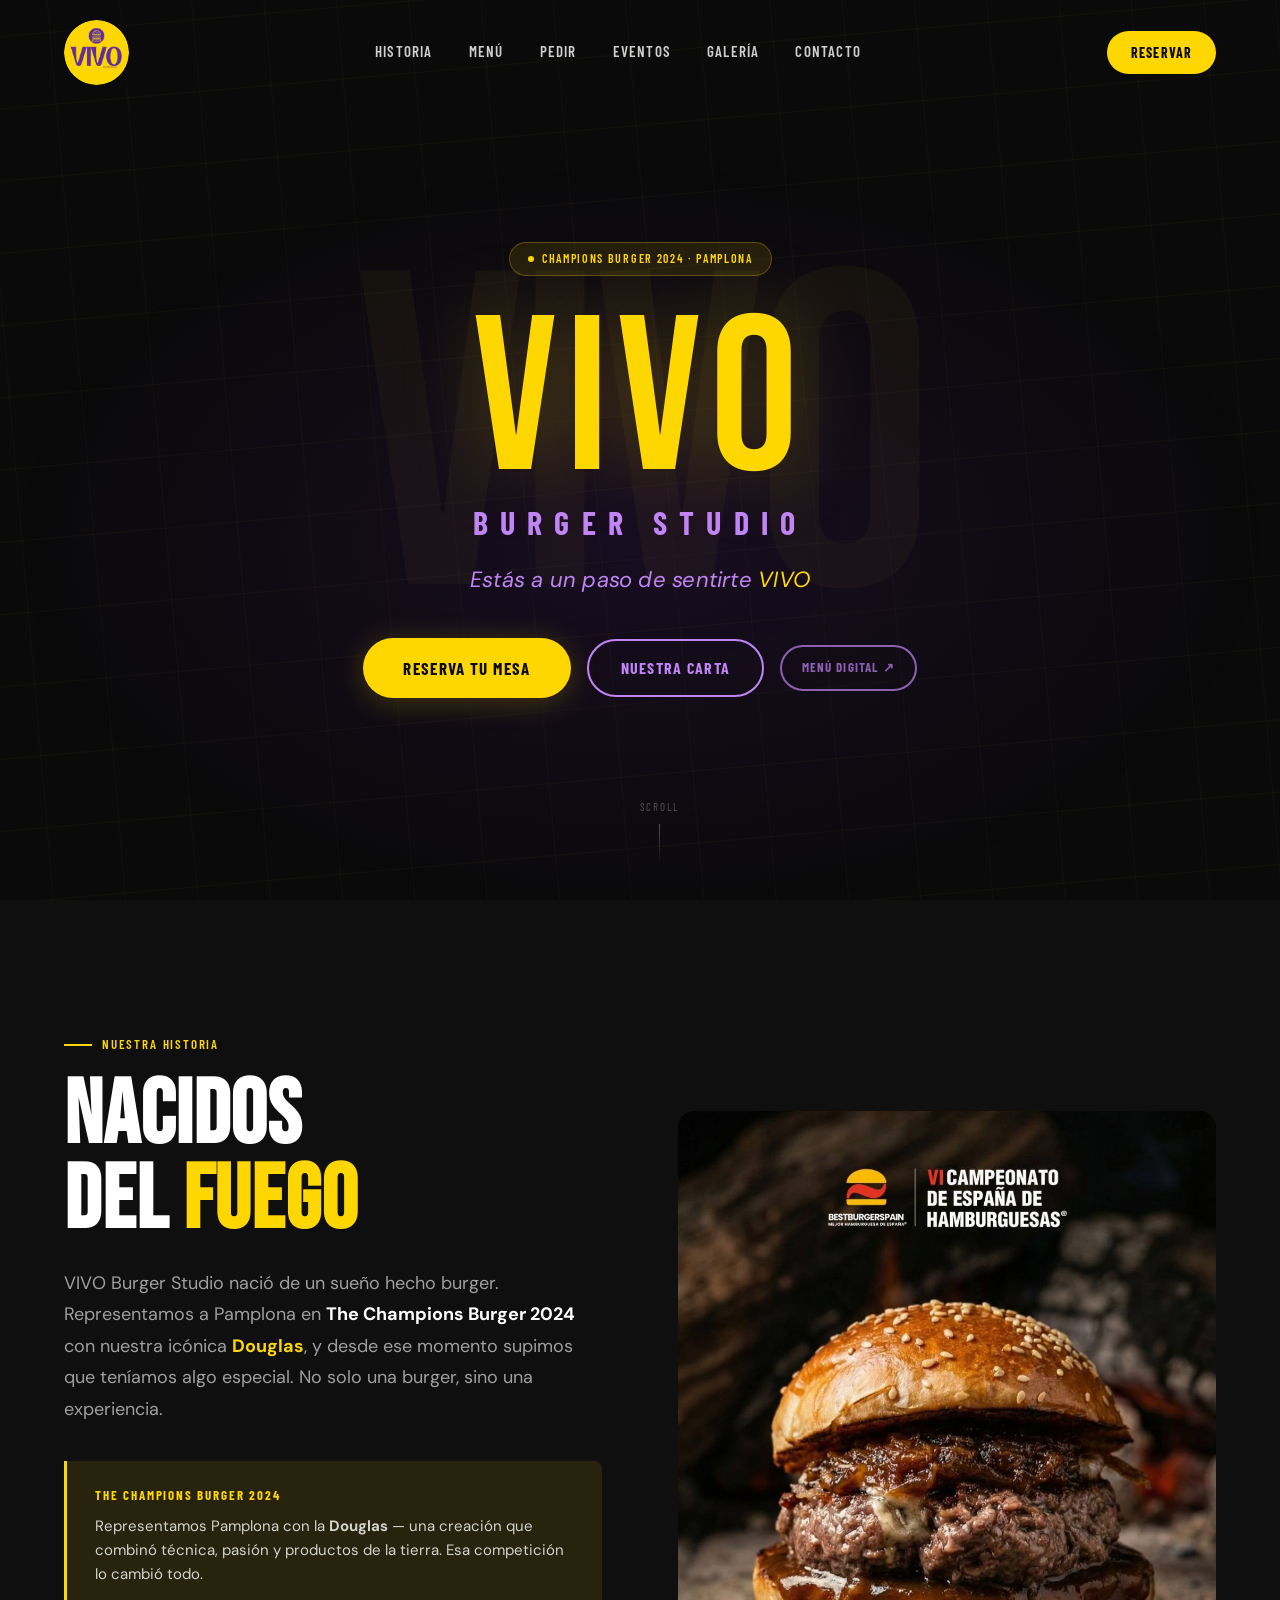
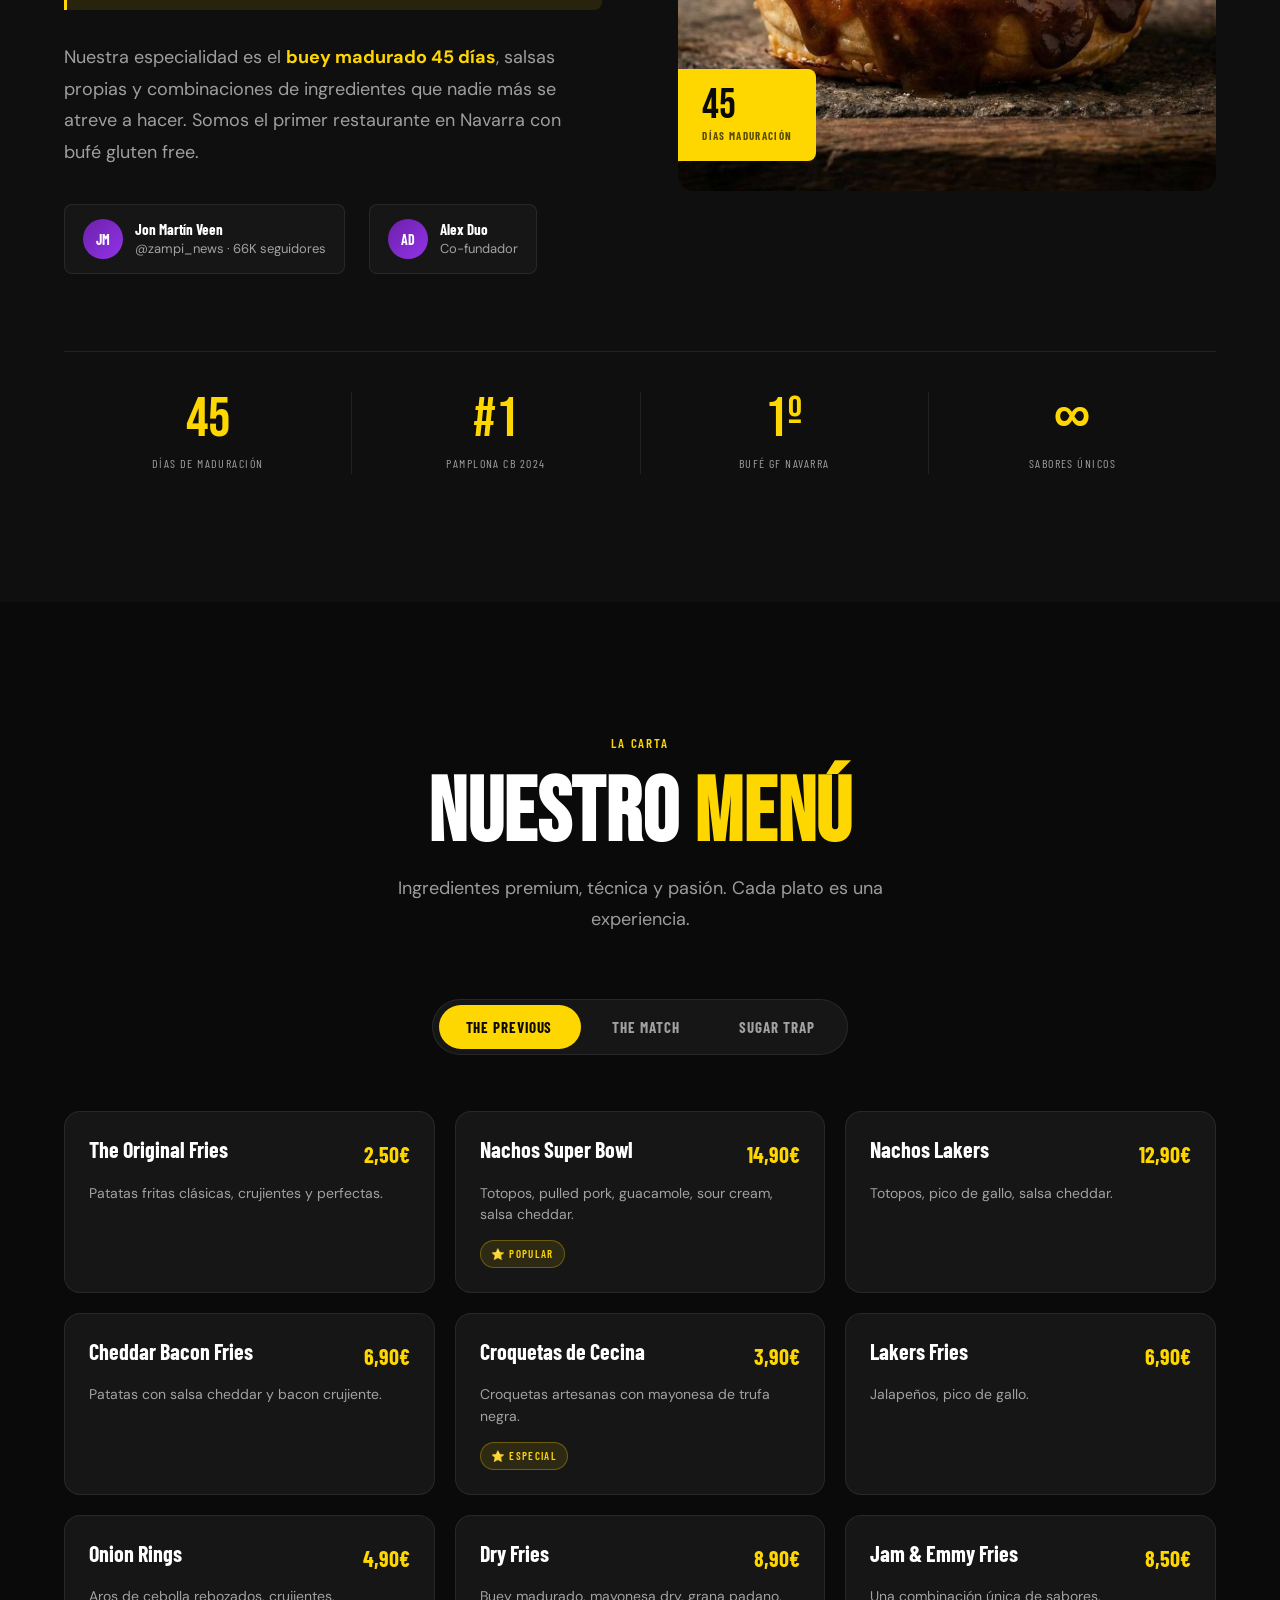
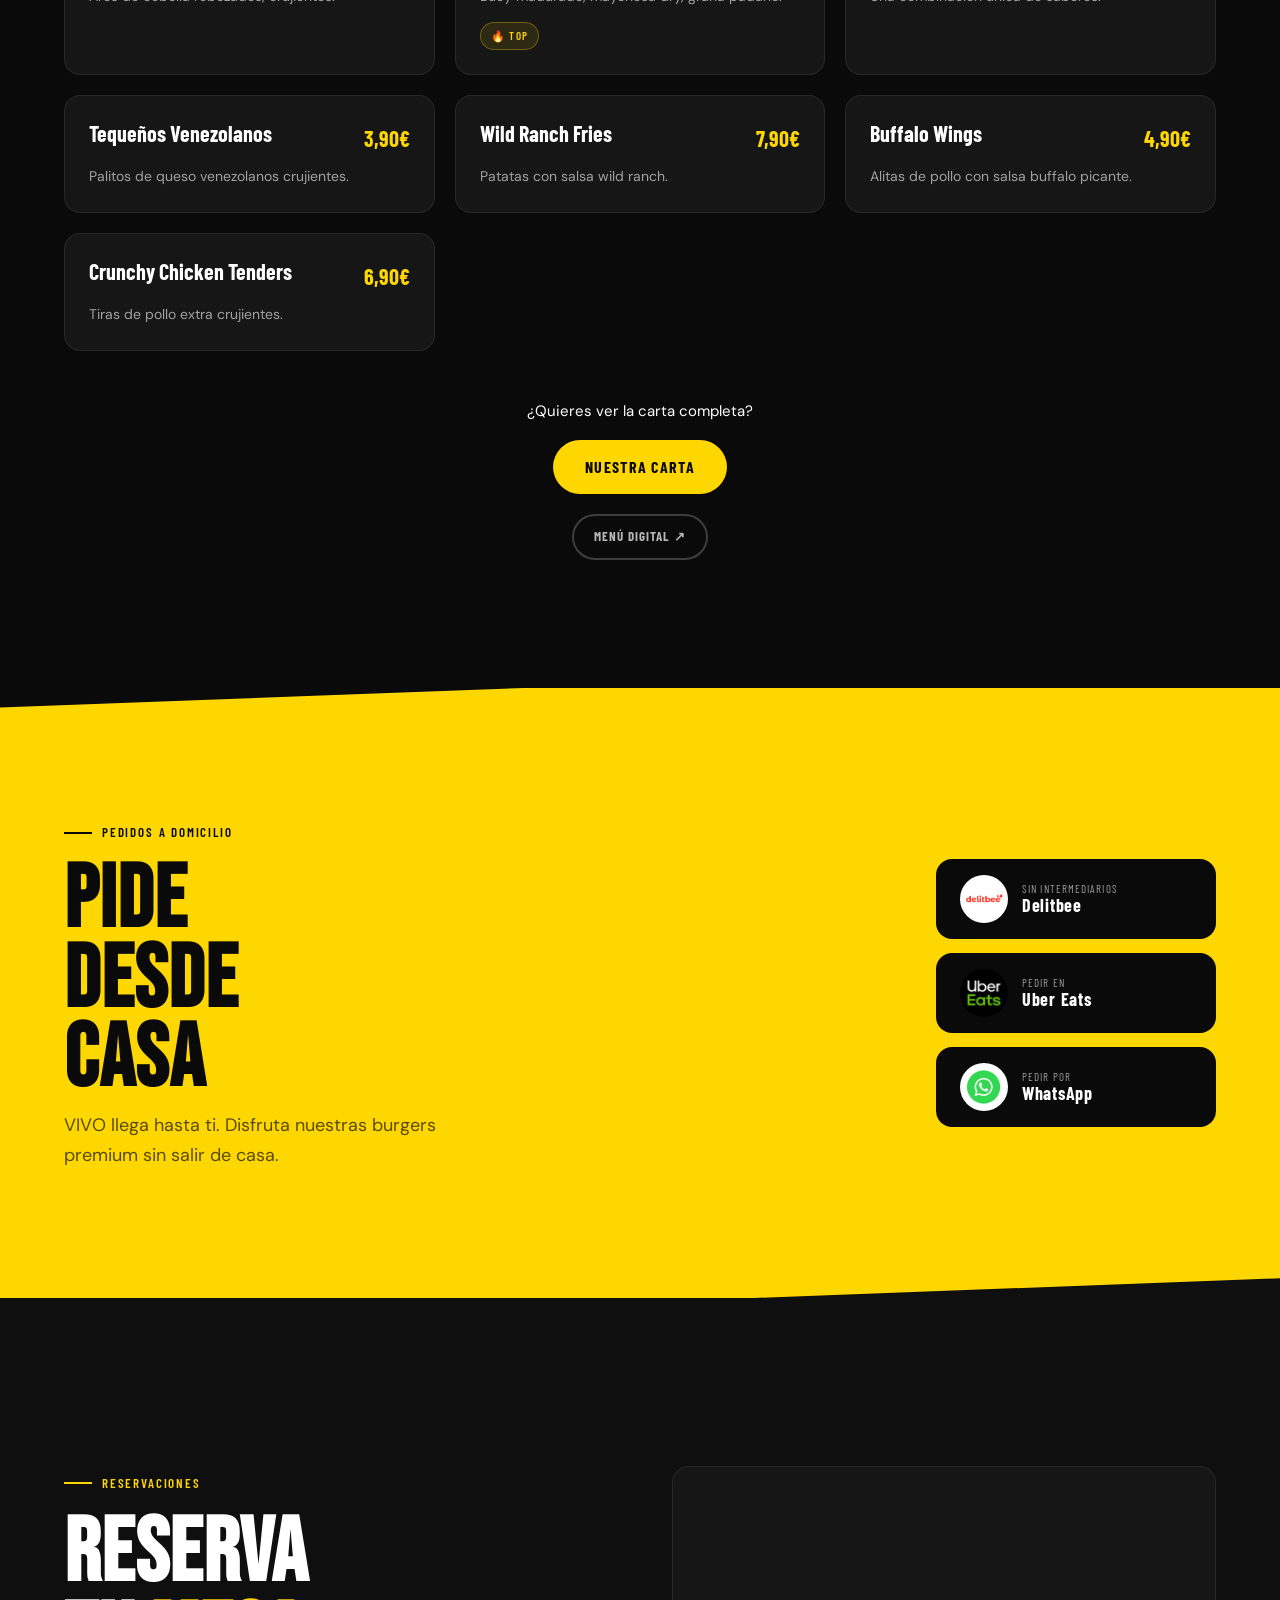
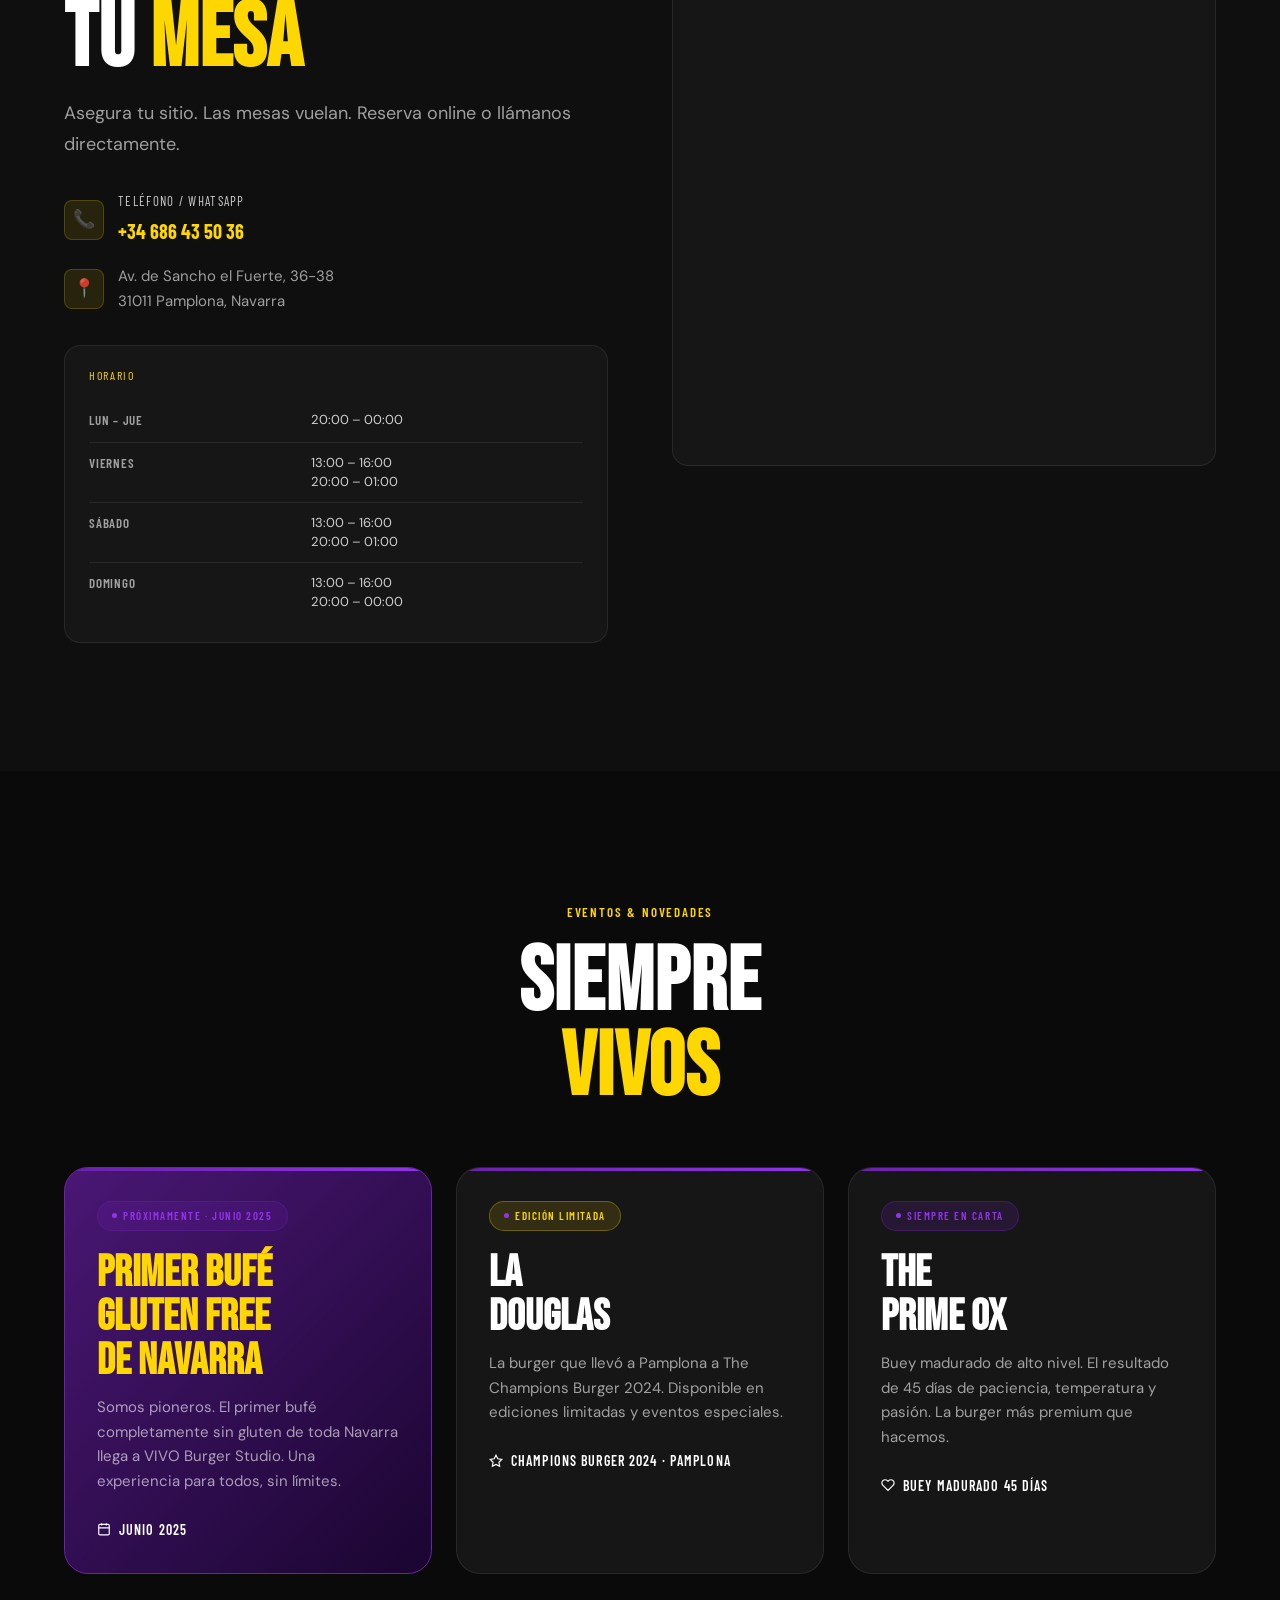
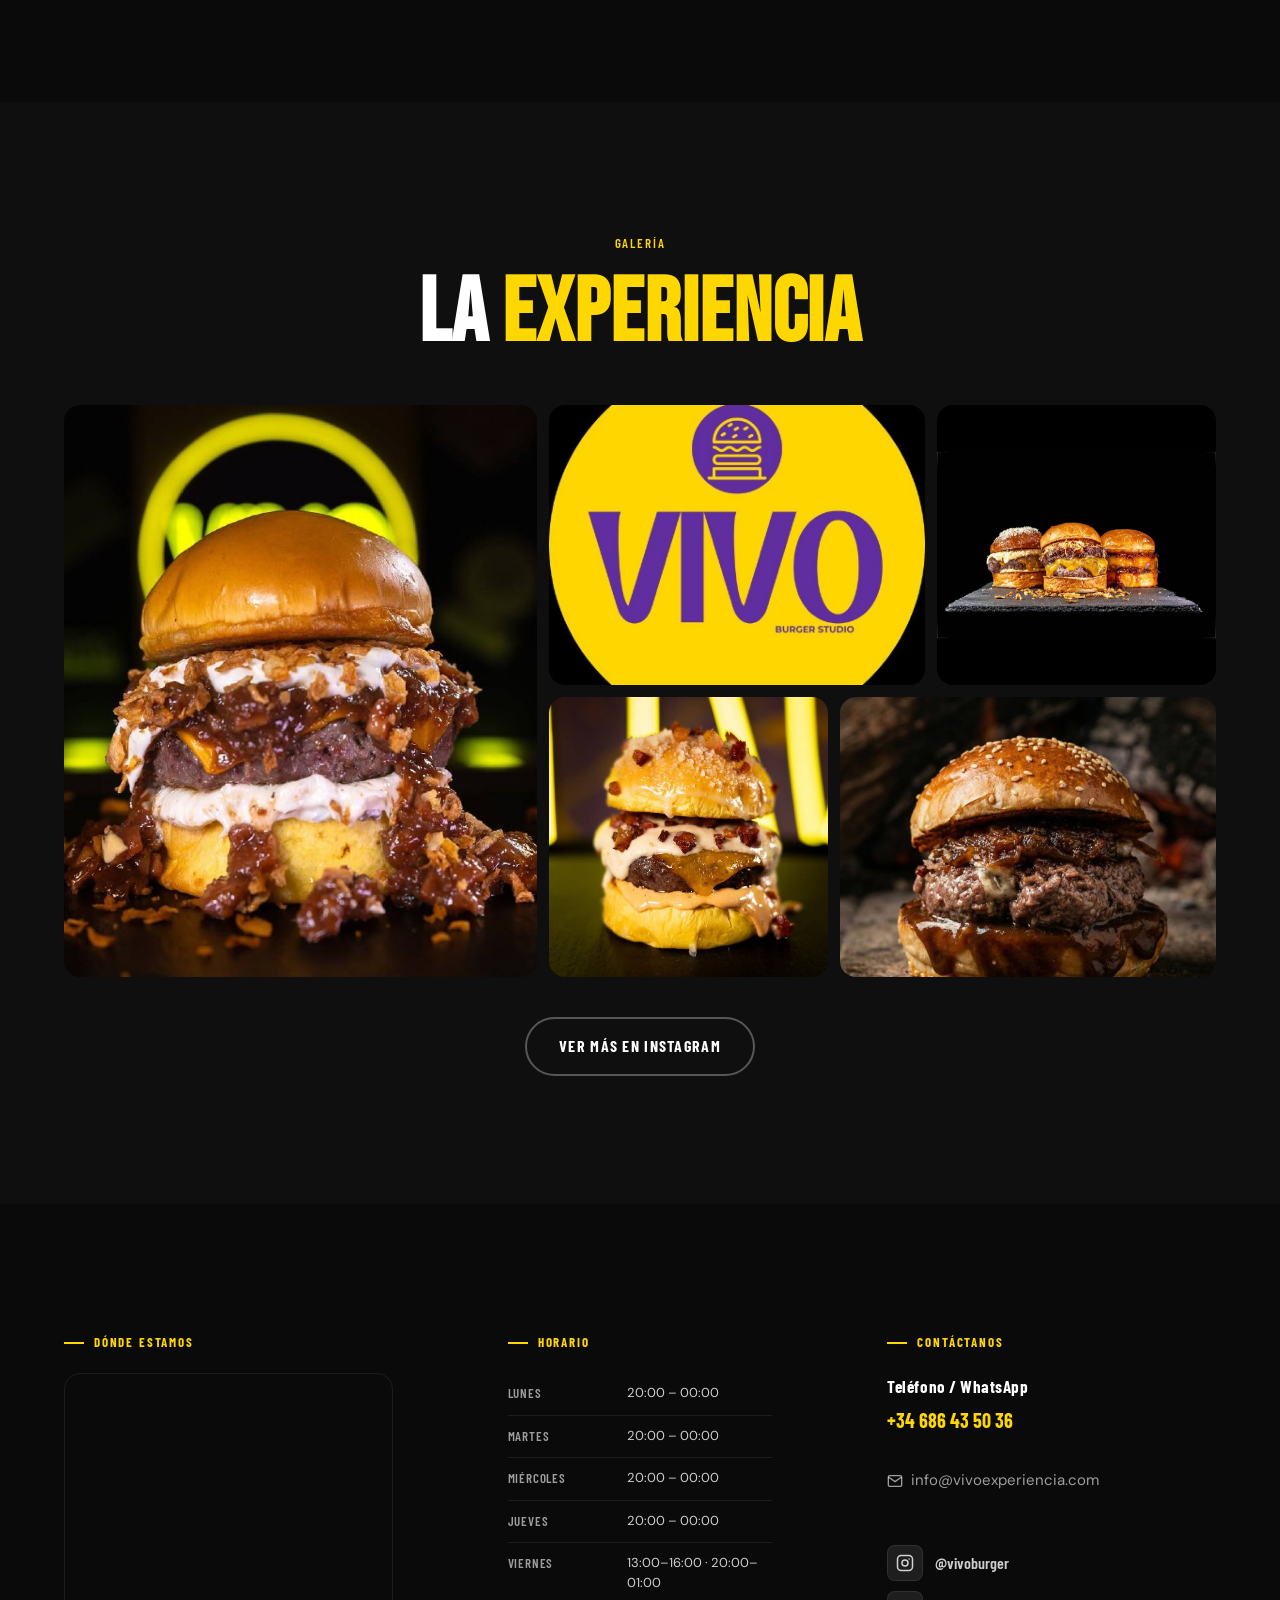
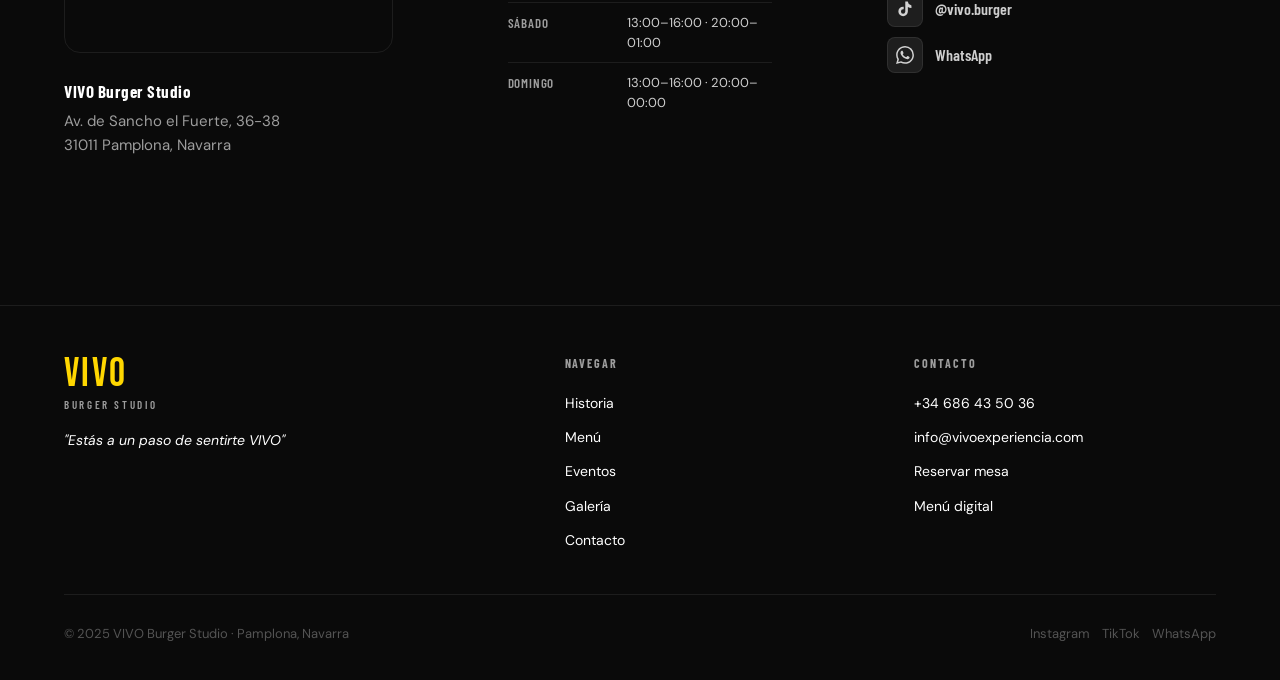
==== index.html @ 303d7193 "añadir botón Nuestra Carta en sección menú de index" ====
<!DOCTYPE html>
<html lang="es">
<head>
  <meta charset="UTF-8">
  <meta name="viewport" content="width=device-width, initial-scale=1.0">
  <title>VIVO Burger Studio — Pamplona</title>
  <meta name="description" content="VIVO Burger Studio en Pamplona. Burgers de buey madurado 45 días, ingredientes premium, primer bufé gluten free de Navarra. Estás a un paso de sentirte VIVO.">
  <meta name="theme-color" content="#0a0a0a">

  <!-- Open Graph -->
  <meta property="og:title" content="VIVO Burger Studio — Pamplona">
  <meta property="og:description" content="Premium burgers en Pamplona. Buey madurado 45 días. Estás a un paso de sentirte VIVO.">
  <meta property="og:type" content="website">

  <!-- Fonts -->
  <link rel="preconnect" href="https://fonts.googleapis.com">
  <link rel="preconnect" href="https://fonts.gstatic.com" crossorigin>
  <link href="https://fonts.googleapis.com/css2?family=Bebas+Neue&family=Barlow+Condensed:wght@400;600;700&family=DM+Sans:ital,wght@0,300;0,400;0,500;1,400&display=swap" rel="stylesheet">

  <link rel="stylesheet" href="assets/css/styles.css">
</head>
<body>

  <!-- ── Navigation ──────────────────────────── -->
  <nav class="nav" id="nav" role="navigation" aria-label="Navegación principal">
    <a href="#inicio" class="nav-logo" aria-label="VIVO Burger Studio — Inicio">
      <img src="assets/images/photo_5938214834652515578_x.jpg" alt="VIVO Burger Studio" class="nav-logo-img">
    </a>

    <ul class="nav-links" role="list">
      <li><a href="#historia">Historia</a></li>
      <li><a href="menu.html">Menú</a></li>
      <li><a href="#delivery">Pedir</a></li>
      <li><a href="#eventos">Eventos</a></li>
      <li><a href="#galeria">Galería</a></li>
      <li><a href="#contacto">Contacto</a></li>
    </ul>

    <a href="https://restaurante.covermanager.com/vivo-burger/" target="_blank" rel="noopener" class="btn btn-yellow nav-cta">
      Reservar
    </a>

    <button class="nav-hamburger" id="hamburger" aria-label="Abrir menú" aria-expanded="false" aria-controls="mobile-nav">
      <span></span>
      <span></span>
      <span></span>
    </button>
  </nav>

  <!-- Mobile Navigation -->
  <div class="nav-mobile" id="mobile-nav" role="dialog" aria-label="Menú móvil" aria-modal="true">
    <a href="#historia" class="mobile-nav-link">Historia</a>
    <a href="menu.html" class="mobile-nav-link">Menú</a>
    <a href="#delivery" class="mobile-nav-link">Pedir</a>
    <a href="#eventos" class="mobile-nav-link">Eventos</a>
    <a href="#galeria" class="mobile-nav-link">Galería</a>
    <a href="#contacto" class="mobile-nav-link">Contacto</a>
    <a href="https://restaurante.covermanager.com/vivo-burger/" target="_blank" rel="noopener" class="btn btn-yellow" style="margin-top:16px;font-size:18px;padding:16px 48px;">
      Reservar
    </a>
  </div>

  <main>

    <!-- ── Hero ────────────────────────────────── -->
    <section class="hero" id="inicio" aria-label="Bienvenida">
      <div class="hero-bg-text" aria-hidden="true">VIVO</div>

      <div class="hero-content">
        <div class="hero-badge">
          <span>Champions Burger 2024 · Pamplona</span>
        </div>

        <div class="hero-logo-text">
          <span class="vivo">VIVO</span>
          <span class="burger-studio">Burger Studio</span>
        </div>

        <p class="hero-tagline">
          Estás a un paso de sentirte <em>VIVO</em>
        </p>

        <div class="hero-ctas">
          <a href="https://restaurante.covermanager.com/vivo-burger/" target="_blank" rel="noopener"
             class="btn btn-yellow hero-cta-primary">
            Reserva tu mesa
          </a>
          <a href="menu.html" class="btn btn-outline">
            Nuestra Carta
          </a>
          <a href="https://r.qamarero.com/vivo-burger" target="_blank" rel="noopener"
             class="btn btn-outline" style="font-size:13px;padding:10px 20px;opacity:0.7;">
            Menú Digital ↗
          </a>
        </div>
      </div>

      <div class="hero-scroll" aria-hidden="true">
        <span>Scroll</span>
        <div class="hero-scroll-arrow"></div>
      </div>
    </section>

    <!-- ── Historia ─────────────────────────────── -->
    <section class="story" id="historia" aria-label="Nuestra historia">
      <div class="story-inner">
        <div class="story-text">
          <p class="section-label reveal">Nuestra Historia</p>
          <h2 class="section-title reveal reveal-delay-1">
            Nacidos<br>del <span>fuego</span>
          </h2>

          <p class="story-body reveal reveal-delay-2">
            VIVO Burger Studio nació de un sueño hecho burger. Representamos a Pamplona en
            <strong style="color:var(--white);">The Champions Burger 2024</strong> con nuestra
            icónica <strong style="color:var(--yellow);">Douglas</strong>, y desde ese momento
            supimos que teníamos algo especial. No solo una burger, sino una experiencia.
          </p>

          <div class="story-callout reveal reveal-delay-2">
            <p class="callout-title">The Champions Burger 2024</p>
            <p>Representamos Pamplona con la <strong>Douglas</strong> — una creación que combinó
            técnica, pasión y productos de la tierra. Esa competición lo cambió todo.</p>
          </div>

          <p class="story-body reveal reveal-delay-3">
            Nuestra especialidad es el <strong style="color:var(--yellow);">buey madurado 45 días</strong>,
            salsas propias y combinaciones de ingredientes que nadie más se atreve a hacer.
            Somos el primer restaurante en Navarra con bufé gluten free.
          </p>

          <div class="story-founders reveal reveal-delay-4">
            <div class="founder-card">
              <div class="founder-avatar">JM</div>
              <div class="founder-info">
                <div class="name">Jon Martín Veen</div>
                <div class="handle">@zampi_news · 66K seguidores</div>
              </div>
            </div>
            <div class="founder-card">
              <div class="founder-avatar">AD</div>
              <div class="founder-info">
                <div class="name">Alex Duo</div>
                <div class="handle">Co-fundador</div>
              </div>
            </div>
          </div>
        </div>

        <div class="story-image-wrap reveal-right">
          <img
            src="assets/images/photo_5938214834652515580_y.jpg"
            alt="VIVO Burger Studio — Ambiente del restaurante"
            loading="lazy"
            width="600"
            height="680"
          >
          <div class="story-image-badge">
            <div class="badge-big">45</div>
            <div class="badge-small">días maduración</div>
          </div>
        </div>
      </div>

      <!-- Stats bar -->
      <div class="container">
        <div class="story-stats">
          <div class="stat reveal">
            <span class="stat-number">45</span>
            <span class="stat-label">Días de maduración</span>
          </div>
          <div class="stat reveal reveal-delay-1">
            <span class="stat-number">#1</span>
            <span class="stat-label">Pamplona CB 2024</span>
          </div>
          <div class="stat reveal reveal-delay-2">
            <span class="stat-number">1º</span>
            <span class="stat-label">Bufé GF Navarra</span>
          </div>
          <div class="stat reveal reveal-delay-3">
            <span class="stat-number">∞</span>
            <span class="stat-label">Sabores únicos</span>
          </div>
        </div>
      </div>
    </section>

    <!-- ── Menú ──────────────────────────────────── -->
    <section class="menu" id="menu" aria-label="Menú">
      <div class="container">
        <header class="menu-header">
          <p class="section-label reveal">La Carta</p>
          <h2 class="section-title reveal reveal-delay-1">
            Nuestro <span>Menú</span>
          </h2>
          <p class="section-desc reveal reveal-delay-2" style="margin: 16px auto 0; text-align:center;">
            Ingredientes premium, técnica y pasión. Cada plato es una experiencia.
          </p>
        </header>

        <!-- Tab Navigation -->
        <div class="menu-tabs reveal" role="tablist" aria-label="Categorías del menú" id="menu-tabs">
          <div class="menu-tab-indicator" id="tab-indicator" aria-hidden="true"></div>
          <button class="menu-tab-btn active" role="tab" aria-selected="true"
                  aria-controls="panel-previous" data-tab="previous">
            The Previous
          </button>
          <button class="menu-tab-btn" role="tab" aria-selected="false"
                  aria-controls="panel-match" data-tab="match">
            The Match
          </button>
          <button class="menu-tab-btn" role="tab" aria-selected="false"
                  aria-controls="panel-sugar" data-tab="sugar">
            Sugar Trap
          </button>
        </div>

        <div class="menu-panels">

          <!-- STARTERS — The Previous -->
          <div class="menu-panel active" id="panel-previous" role="tabpanel" aria-labelledby="">
            <div class="menu-grid">

              <article class="menu-card reveal">
                <div class="menu-card-top">
                  <h3 class="menu-card-name">The Original Fries</h3>
                  <span class="menu-card-price">2,50€</span>
                </div>
                <p class="menu-card-desc">Patatas fritas clásicas, crujientes y perfectas.</p>
              </article>

              <article class="menu-card reveal reveal-delay-1">
                <div class="menu-card-top">
                  <h3 class="menu-card-name">Nachos Super Bowl</h3>
                  <span class="menu-card-price">14,90€</span>
                </div>
                <p class="menu-card-desc">Totopos, pulled pork, guacamole, sour cream, salsa cheddar.</p>
                <span class="menu-card-badge badge-popular">⭐ Popular</span>
              </article>

              <article class="menu-card reveal reveal-delay-2">
                <div class="menu-card-top">
                  <h3 class="menu-card-name">Nachos Lakers</h3>
                  <span class="menu-card-price">12,90€</span>
                </div>
                <p class="menu-card-desc">Totopos, pico de gallo, salsa cheddar.</p>
              </article>

              <article class="menu-card reveal reveal-delay-1">
                <div class="menu-card-top">
                  <h3 class="menu-card-name">Cheddar Bacon Fries</h3>
                  <span class="menu-card-price">6,90€</span>
                </div>
                <p class="menu-card-desc">Patatas con salsa cheddar y bacon crujiente.</p>
              </article>

              <article class="menu-card reveal reveal-delay-2">
                <div class="menu-card-top">
                  <h3 class="menu-card-name">Croquetas de Cecina</h3>
                  <span class="menu-card-price">3,90€</span>
                </div>
                <p class="menu-card-desc">Croquetas artesanas con mayonesa de trufa negra.</p>
                <span class="menu-card-badge badge-popular">⭐ Especial</span>
              </article>

              <article class="menu-card reveal reveal-delay-3">
                <div class="menu-card-top">
                  <h3 class="menu-card-name">Lakers Fries</h3>
                  <span class="menu-card-price">6,90€</span>
                </div>
                <p class="menu-card-desc">Jalapeños, pico de gallo.</p>
              </article>

              <article class="menu-card reveal">
                <div class="menu-card-top">
                  <h3 class="menu-card-name">Onion Rings</h3>
                  <span class="menu-card-price">4,90€</span>
                </div>
                <p class="menu-card-desc">Aros de cebolla rebozados, crujientes.</p>
              </article>

              <article class="menu-card reveal reveal-delay-1">
                <div class="menu-card-top">
                  <h3 class="menu-card-name">Dry Fries</h3>
                  <span class="menu-card-price">8,90€</span>
                </div>
                <p class="menu-card-desc">Buey madurado, mayonesa dry, grana padano.</p>
                <span class="menu-card-badge badge-popular">🔥 Top</span>
              </article>

              <article class="menu-card reveal reveal-delay-2">
                <div class="menu-card-top">
                  <h3 class="menu-card-name">Jam & Emmy Fries</h3>
                  <span class="menu-card-price">8,50€</span>
                </div>
                <p class="menu-card-desc">Una combinación única de sabores.</p>
              </article>

              <article class="menu-card reveal reveal-delay-3">
                <div class="menu-card-top">
                  <h3 class="menu-card-name">Tequeños Venezolanos</h3>
                  <span class="menu-card-price">3,90€</span>
                </div>
                <p class="menu-card-desc">Palitos de queso venezolanos crujientes.</p>
              </article>

              <article class="menu-card reveal">
                <div class="menu-card-top">
                  <h3 class="menu-card-name">Wild Ranch Fries</h3>
                  <span class="menu-card-price">7,90€</span>
                </div>
                <p class="menu-card-desc">Patatas con salsa wild ranch.</p>
              </article>

              <article class="menu-card reveal reveal-delay-1">
                <div class="menu-card-top">
                  <h3 class="menu-card-name">Buffalo Wings</h3>
                  <span class="menu-card-price">4,90€</span>
                </div>
                <p class="menu-card-desc">Alitas de pollo con salsa buffalo picante.</p>
              </article>

              <article class="menu-card reveal reveal-delay-2">
                <div class="menu-card-top">
                  <h3 class="menu-card-name">Crunchy Chicken Tenders</h3>
                  <span class="menu-card-price">6,90€</span>
                </div>
                <p class="menu-card-desc">Tiras de pollo extra crujientes.</p>
              </article>

            </div>
          </div>

          <!-- BURGERS — The Match -->
          <div class="menu-panel" id="panel-match" role="tabpanel">
            <div class="menu-grid">

              <article class="menu-card reveal">
                <div class="menu-card-top">
                  <h3 class="menu-card-name">La VIVO</h3>
                  <span class="menu-card-price">8,90€</span>
                </div>
                <p class="menu-card-desc">90g buey madurado, pickle lento, cheddar americano, burger sauce, cebolla picada, brioche.</p>
                <span class="menu-card-badge badge-popular">⭐ La Nuestra</span>
              </article>

              <article class="menu-card reveal reveal-delay-1">
                <div class="menu-card-top">
                  <h3 class="menu-card-name">Not All American</h3>
                  <span class="menu-card-price">14,90€</span>
                </div>
                <p class="menu-card-desc">Crema de txistorra en sidra, queso Idiazábal, huevo frito, brioche.</p>
                <span class="menu-card-badge badge-popular">🌟 Signature</span>
              </article>

              <article class="menu-card reveal reveal-delay-2">
                <div class="menu-card-top">
                  <h3 class="menu-card-name">The New York EMMY</h3>
                  <span class="menu-card-price">14,90€</span>
                </div>
                <p class="menu-card-desc">Doble smash, queso americano, salsa EMMY, bacon jam, cebolla caramelizada, pickle relish.</p>
                <span class="menu-card-badge badge-popular">🔥 Fan Favorite</span>
              </article>

              <article class="menu-card reveal reveal-delay-3">
                <div class="menu-card-top">
                  <h3 class="menu-card-name">Lotus Onion</h3>
                  <span class="menu-card-price">13,90€</span>
                </div>
                <p class="menu-card-desc">Queso Monterrey Jack, aros de cebolla crujientes, salsa Lotus Biscoff, cebolla crunchy.</p>
              </article>

              <article class="menu-card reveal" style="border-color: var(--purple);">
                <div class="menu-card-top">
                  <h3 class="menu-card-name">Douglas</h3>
                  <span class="menu-card-price" style="color:var(--purple-light);">Ed. Limitada</span>
                </div>
                <p class="menu-card-desc">La burger que representó Pamplona en Champions Burger 2024. Una leyenda.</p>
                <span class="menu-card-badge badge-limited">⚡ Edición Limitada</span>
              </article>

              <article class="menu-card reveal reveal-delay-1" style="border-color: rgba(255,215,0,0.2);">
                <div class="menu-card-top">
                  <h3 class="menu-card-name">The Prime Ox</h3>
                  <span class="menu-card-price">~16€</span>
                </div>
                <p class="menu-card-desc">La experiencia definitiva del buey madurado. Premium en cada mordisco.</p>
                <span class="menu-card-badge badge-new">✦ Premium</span>
              </article>

            </div>
          </div>

          <!-- DESSERTS — Sugar Trap -->
          <div class="menu-panel" id="panel-sugar" role="tabpanel">
            <div class="menu-grid">

              <article class="menu-card reveal">
                <div class="menu-card-top">
                  <h3 class="menu-card-name">Tarta de Queso La Cremosa</h3>
                  <span class="menu-card-price">6,90€</span>
                </div>
                <p class="menu-card-desc">Nuestra tarta de queso clásica, cremosa y perfecta.</p>
                <span class="menu-card-badge badge-popular">⭐ Best Seller</span>
              </article>

              <article class="menu-card reveal reveal-delay-1">
                <div class="menu-card-top">
                  <h3 class="menu-card-name">Tarta de Queso Ferrero</h3>
                  <span class="menu-card-price">6,90€</span>
                </div>
                <p class="menu-card-desc">Tarta de queso con Ferrero Rocher. Un lujo.</p>
              </article>

              <article class="menu-card reveal reveal-delay-2">
                <div class="menu-card-top">
                  <h3 class="menu-card-name">Tarta de Queso Filipinos</h3>
                  <span class="menu-card-price">6,90€</span>
                </div>
                <p class="menu-card-desc">Tarta de queso con galletas Filipinos. Adictiva.</p>
              </article>

              <article class="menu-card reveal reveal-delay-3">
                <div class="menu-card-top">
                  <h3 class="menu-card-name">Brownie</h3>
                  <span class="menu-card-price">~5,50€</span>
                </div>
                <p class="menu-card-desc">Brownie casero, intenso y esponjoso.</p>
              </article>

            </div>
          </div>

        </div><!-- /.menu-panels -->

        <!-- Digital menu link -->
        <div style="text-align:center; margin-top: 48px;" class="reveal">
          <p style="font-size:15px; color:var(--white-40); margin-bottom:16px;">
            ¿Quieres ver la carta completa?
          </p>
          <a href="menu.html" class="btn btn-yellow" style="margin-bottom:12px;">
            Nuestra Carta
          </a>
          <br>
          <a href="https://r.qamarero.com/vivo-burger" target="_blank" rel="noopener"
             class="btn btn-outline" style="font-size:13px;padding:10px 20px;opacity:0.7;margin-top:8px;">
            Menú Digital ↗
          </a>
        </div>

      </div>
    </section>

    <!-- ── Delivery ───────────────────────────── -->
    <section class="delivery" id="delivery" aria-label="Delivery y pedidos">
      <div class="delivery-inner">
        <div class="delivery-text">
          <p class="section-label reveal">Pedidos a domicilio</p>
          <h2 class="delivery-title reveal reveal-delay-1">
            Pide<br>desde<br>casa
          </h2>
          <p class="delivery-sub reveal reveal-delay-2">
            VIVO llega hasta ti. Disfruta nuestras burgers premium sin salir de casa.
          </p>
        </div>

        <div class="delivery-buttons reveal reveal-delay-2">
          <!-- SUSTITUIR por enlace de Delitbee cuando esté disponible -->
          <a href="#"
             target="_blank" rel="noopener"
             class="delivery-btn" aria-label="Pedir en Delitbee">
            <div class="delivery-btn-icon" aria-hidden="true">
              <img src="assets/images/delitbeelogo.png" alt="Delitbee">
            </div>
            <div class="delivery-btn-text">
              <small>Sin intermediarios</small>
              Delitbee
            </div>
          </a>

          <a href="https://www.ubereats.com/es/store/vivo-burger/3-VKvA9oWkqchiAltjQ9Mw"
             target="_blank" rel="noopener"
             class="delivery-btn" aria-label="Pedir en Uber Eats">
            <div class="delivery-btn-icon" aria-hidden="true">
              <img src="assets/images/uber eats.png" alt="Uber Eats">
            </div>
            <div class="delivery-btn-text">
              <small>Pedir en</small>
              Uber Eats
            </div>
          </a>

          <a href="https://wa.me/34686435036?text=Hola!%20Quiero%20hacer%20un%20pedido%20de%20VIVO%20Burger"
             target="_blank" rel="noopener"
             class="delivery-btn" aria-label="Pedir por WhatsApp">
            <div class="delivery-btn-icon" aria-hidden="true">
              <img src="assets/images/logowhatsapp.jpg" alt="WhatsApp">
            </div>
            <div class="delivery-btn-text">
              <small>Pedir por</small>
              WhatsApp
            </div>
          </a>
        </div>
      </div>
    </section>

    <!-- ── Reservas ───────────────────────────── -->
    <section class="reservas" id="reservas" aria-label="Reservaciones">
      <div class="reservas-inner">
        <div class="reservas-text">
          <p class="section-label reveal">Reservaciones</p>
          <h2 class="section-title reveal reveal-delay-1">
            Reserva<br>tu <span>mesa</span>
          </h2>
          <p class="section-desc reveal reveal-delay-2" style="margin-top: 16px;">
            Asegura tu sitio. Las mesas vuelan.
            Reserva online o llámanos directamente.
          </p>

          <div class="reservas-contact reveal reveal-delay-3">
            <div class="reservas-contact-item">
              <div class="icon" aria-hidden="true">📞</div>
              <div>
                <div style="font-size:13px;color:var(--white-40);font-family:var(--font-condensed);letter-spacing:0.1em;text-transform:uppercase;margin-bottom:2px;">Teléfono / WhatsApp</div>
                <a href="tel:+34686435036" aria-label="Llamar al +34 686 43 50 36">+34 686 43 50 36</a>
              </div>
            </div>
            <div class="reservas-contact-item">
              <div class="icon" aria-hidden="true">📍</div>
              <div style="font-size:15px;color:var(--white-60);">
                Av. de Sancho el Fuerte, 36-38<br>
                31011 Pamplona, Navarra
              </div>
            </div>
          </div>

          <!-- Hours quick view -->
          <div class="reveal reveal-delay-4" style="margin-top:32px; background:var(--black-2); border:1px solid var(--white-10); border-radius:var(--r-lg); padding:20px 24px;">
            <p style="font-family:var(--font-condensed);font-size:12px;letter-spacing:0.14em;text-transform:uppercase;color:var(--yellow);margin-bottom:14px;">Horario</p>
            <table class="hours-table" aria-label="Horario del restaurante">
              <tbody>
                <tr>
                  <td>Lun – Jue</td>
                  <td>20:00 – 00:00</td>
                </tr>
                <tr>
                  <td>Viernes</td>
                  <td>13:00 – 16:00<br>20:00 – 01:00</td>
                </tr>
                <tr>
                  <td>Sábado</td>
                  <td>13:00 – 16:00<br>20:00 – 01:00</td>
                </tr>
                <tr>
                  <td>Domingo</td>
                  <td>13:00 – 16:00<br>20:00 – 00:00</td>
                </tr>
              </tbody>
            </table>
          </div>
        </div>

        <div class="reservas-widget-wrap reveal-right">
          <div class="reservas-iframe-wrap">
            <iframe
              class="reservas-iframe"
              src="https://restaurante.covermanager.com/vivo-burger/?embedded=true"
              title="Reservar mesa en VIVO Burger Studio"
              loading="lazy"
              allow="payment"
            ></iframe>
          </div>
        </div>
      </div>
    </section>

    <!-- ── Eventos ────────────────────────────── -->
    <section class="events" id="eventos" aria-label="Eventos y novedades">
      <div class="container">
        <header class="events-header">
          <p class="section-label reveal">Eventos & Novedades</p>
          <h2 class="section-title reveal reveal-delay-1">
            Siempre<br><span>vivos</span>
          </h2>
        </header>

        <div class="events-grid">

          <article class="event-card featured reveal">
            <div class="event-badge">Próximamente · Junio 2025</div>
            <h3 class="event-title">Primer Bufé<br>Gluten Free<br>de Navarra</h3>
            <p class="event-desc">
              Somos pioneros. El primer bufé completamente sin gluten de toda Navarra llega a VIVO Burger Studio.
              Una experiencia para todos, sin límites.
            </p>
            <div class="event-meta">
              <svg width="14" height="14" fill="none" stroke="currentColor" stroke-width="2" viewBox="0 0 24 24" aria-hidden="true"><rect x="3" y="4" width="18" height="18" rx="2"/><line x1="16" y1="2" x2="16" y2="6"/><line x1="8" y1="2" x2="8" y2="6"/><line x1="3" y1="10" x2="21" y2="10"/></svg>
              Junio 2025
            </div>
          </article>

          <article class="event-card reveal reveal-delay-1">
            <div class="event-badge" style="background:rgba(255,215,0,0.12);border-color:rgba(255,215,0,0.3);color:var(--yellow);">
              Edición Limitada
            </div>
            <h3 class="event-title">La<br>Douglas</h3>
            <p class="event-desc">
              La burger que llevó a Pamplona a The Champions Burger 2024.
              Disponible en ediciones limitadas y eventos especiales.
            </p>
            <div class="event-meta">
              <svg width="14" height="14" fill="none" stroke="currentColor" stroke-width="2" viewBox="0 0 24 24" aria-hidden="true"><path d="M12 2L15.09 8.26L22 9.27L17 14.14L18.18 21.02L12 17.77L5.82 21.02L7 14.14L2 9.27L8.91 8.26L12 2Z"/></svg>
              Champions Burger 2024 · Pamplona
            </div>
          </article>

          <article class="event-card reveal reveal-delay-2">
            <div class="event-badge">Siempre en carta</div>
            <h3 class="event-title">The<br>Prime Ox</h3>
            <p class="event-desc">
              Buey madurado de alto nivel. El resultado de 45 días de paciencia, temperatura y pasión.
              La burger más premium que hacemos.
            </p>
            <div class="event-meta">
              <svg width="14" height="14" fill="none" stroke="currentColor" stroke-width="2" viewBox="0 0 24 24" aria-hidden="true"><path d="M20.84 4.61a5.5 5.5 0 0 0-7.78 0L12 5.67l-1.06-1.06a5.5 5.5 0 0 0-7.78 7.78l1.06 1.06L12 21.23l7.78-7.78 1.06-1.06a5.5 5.5 0 0 0 0-7.78z"/></svg>
              Buey madurado 45 días
            </div>
          </article>

        </div>
      </div>
    </section>

    <!-- ── Galería ────────────────────────────── -->
    <section class="gallery" id="galeria" aria-label="Galería de fotos">
      <header class="gallery-header">
        <p class="section-label reveal">Galería</p>
        <h2 class="section-title reveal reveal-delay-1">La <span>Experiencia</span></h2>
      </header>

      <div class="gallery-grid reveal reveal-delay-2">
        <div class="gallery-item">
          <img
            src="assets/images/photo_5938214834652515581_x.jpg"
            alt="VIVO Burger Studio"
            loading="lazy"
            width="600"
            height="560"
          >
          <div class="gallery-overlay" aria-hidden="true">
            <span class="gallery-overlay-text">VIVO Burger Studio</span>
          </div>
        </div>

        <div class="gallery-item">
          <img
            src="assets/images/photo_5938214834652515578_x.jpg"
            alt="Burgers premium VIVO"
            loading="lazy"
            width="480"
            height="280"
          >
          <div class="gallery-overlay" aria-hidden="true">
            <span class="gallery-overlay-text">Premium Burgers</span>
          </div>
        </div>

        <div class="gallery-item">
          <img
            src="assets/images/photo_5938214834652515579_y.jpg"
            alt="Detalles VIVO Burger"
            loading="lazy"
            width="360"
            height="280"
          >
          <div class="gallery-overlay" aria-hidden="true">
            <span class="gallery-overlay-text">Every Detail</span>
          </div>
        </div>

        <div class="gallery-item">
          <img
            src="assets/images/photo_5938214834652515582_x.jpg"
            alt="VIVO Burger Pamplona"
            loading="lazy"
            width="360"
            height="280"
          >
          <div class="gallery-overlay" aria-hidden="true">
            <span class="gallery-overlay-text">Pamplona</span>
          </div>
        </div>

        <div class="gallery-item">
          <img
            src="assets/images/photo_5938214834652515580_y.jpg"
            alt="Ambiente VIVO Burger Studio"
            loading="lazy"
            width="480"
            height="280"
          >
          <div class="gallery-overlay" aria-hidden="true">
            <span class="gallery-overlay-text">Vive la experiencia</span>
          </div>
        </div>
      </div>

      <div style="text-align:center; margin-top:40px;" class="reveal">
        <a href="https://www.instagram.com/vivoburger/" target="_blank" rel="noopener"
           class="btn btn-outline" aria-label="Ver más fotos en Instagram">
          Ver más en Instagram
        </a>
      </div>
    </section>

    <!-- ── Contacto ───────────────────────────── -->
    <section class="contact" id="contacto" aria-label="Contacto y ubicación">
      <div class="contact-inner">

        <!-- Map -->
        <div class="contact-col reveal-left">
          <p class="contact-col-title">Dónde estamos</p>
          <iframe
            class="map-embed"
            src="https://maps.google.com/maps?q=Av.+de+Sancho+el+Fuerte+36-38+Pamplona+Navarra+Spain&output=embed&z=15"
            title="Ubicación de VIVO Burger Studio en Pamplona"
            loading="lazy"
            referrerpolicy="no-referrer-when-downgrade"
            allowfullscreen
          ></iframe>
          <p class="contact-address" style="margin-top:16px;">
            <strong>VIVO Burger Studio</strong>
            Av. de Sancho el Fuerte, 36-38<br>
            31011 Pamplona, Navarra
          </p>
        </div>

        <!-- Hours -->
        <div class="contact-col reveal">
          <p class="contact-col-title">Horario</p>
          <table class="hours-table" aria-label="Horario completo">
            <tbody>
              <tr>
                <td>Lunes</td>
                <td>20:00 – 00:00</td>
              </tr>
              <tr>
                <td>Martes</td>
                <td>20:00 – 00:00</td>
              </tr>
              <tr>
                <td>Miércoles</td>
                <td>20:00 – 00:00</td>
              </tr>
              <tr>
                <td>Jueves</td>
                <td>20:00 – 00:00</td>
              </tr>
              <tr>
                <td>Viernes</td>
                <td>13:00–16:00 · 20:00–01:00</td>
              </tr>
              <tr>
                <td>Sábado</td>
                <td>13:00–16:00 · 20:00–01:00</td>
              </tr>
              <tr>
                <td>Domingo</td>
                <td>13:00–16:00 · 20:00–00:00</td>
              </tr>
            </tbody>
          </table>
        </div>

        <!-- Socials & Contact -->
        <div class="contact-col reveal-right">
          <p class="contact-col-title">Contáctanos</p>

          <p class="contact-address">
            <strong>Teléfono / WhatsApp</strong>
            <a href="tel:+34686435036" style="color:var(--yellow);font-family:var(--font-condensed);font-weight:700;font-size:20px;display:block;margin-top:2px;">
              +34 686 43 50 36
            </a>
          </p>

          <a href="mailto:info@vivoexperiencia.com" class="contact-email" style="margin-top:12px;margin-bottom:28px;">
            <svg width="16" height="16" fill="none" stroke="currentColor" stroke-width="2" viewBox="0 0 24 24" aria-hidden="true"><path d="M4 4h16c1.1 0 2 .9 2 2v12c0 1.1-.9 2-2 2H4c-1.1 0-2-.9-2-2V6c0-1.1.9-2 2-2z"/><polyline points="22,6 12,13 2,6"/></svg>
            info@vivoexperiencia.com
          </a>

          <div class="social-links">
            <a href="https://www.instagram.com/vivoburger/" target="_blank" rel="noopener" class="social-link" aria-label="Instagram de VIVO Burger">
              <div class="social-icon" aria-hidden="true">
                <svg width="18" height="18" fill="none" stroke="currentColor" stroke-width="2" viewBox="0 0 24 24" aria-hidden="true"><rect x="2" y="2" width="20" height="20" rx="5"/><circle cx="12" cy="12" r="4"/><circle cx="17.5" cy="6.5" r="1" fill="currentColor" stroke="none"/></svg>
              </div>
              @vivoburger
            </a>
            <a href="https://www.tiktok.com/@vivo.burger" target="_blank" rel="noopener" class="social-link" aria-label="TikTok de VIVO Burger">
              <div class="social-icon" aria-hidden="true">
                <svg width="18" height="18" viewBox="0 0 24 24" fill="currentColor" aria-hidden="true"><path d="M19.59 6.69a4.83 4.83 0 01-3.77-4.25V2h-3.45v13.67a2.89 2.89 0 01-2.88 2.5 2.89 2.89 0 01-2.89-2.89 2.89 2.89 0 012.89-2.89c.28 0 .54.04.79.1V9.01a6.27 6.27 0 00-.79-.05 6.34 6.34 0 00-6.34 6.34 6.34 6.34 0 006.34 6.34 6.34 6.34 0 006.33-6.34V9.28a8.16 8.16 0 004.77 1.52V7.36a4.85 4.85 0 01-1-.67z"/></svg>
              </div>
              @vivo.burger
            </a>
            <a href="https://wa.me/34686435036" target="_blank" rel="noopener" class="social-link" aria-label="WhatsApp de VIVO Burger">
              <div class="social-icon" aria-hidden="true">
                <svg width="18" height="18" fill="currentColor" viewBox="0 0 24 24" aria-hidden="true"><path d="M17.472 14.382c-.297-.149-1.758-.867-2.03-.967-.273-.099-.471-.148-.67.15-.197.297-.767.966-.94 1.164-.173.199-.347.223-.644.075-.297-.15-1.255-.463-2.39-1.475-.883-.788-1.48-1.761-1.653-2.059-.173-.297-.018-.458.13-.606.134-.133.298-.347.446-.52.149-.174.198-.298.298-.497.099-.198.05-.371-.025-.52-.075-.149-.669-1.612-.916-2.207-.242-.579-.487-.5-.669-.51-.173-.008-.371-.01-.57-.01-.198 0-.52.074-.792.372-.272.297-1.04 1.016-1.04 2.479 0 1.462 1.065 2.875 1.213 3.074.149.198 2.096 3.2 5.077 4.487.709.306 1.262.489 1.694.625.712.227 1.36.195 1.871.118.571-.085 1.758-.719 2.006-1.413.248-.694.248-1.289.173-1.413-.074-.124-.272-.198-.57-.347m-5.421 7.403h-.004a9.87 9.87 0 01-5.031-1.378l-.361-.214-3.741.982.998-3.648-.235-.374a9.86 9.86 0 01-1.51-5.26c.001-5.45 4.436-9.884 9.888-9.884 2.64 0 5.122 1.03 6.988 2.898a9.825 9.825 0 012.893 6.994c-.003 5.45-4.437 9.884-9.885 9.884m8.413-18.297A11.815 11.815 0 0012.05 0C5.495 0 .16 5.335.157 11.892c0 2.096.547 4.142 1.588 5.945L.057 24l6.305-1.654a11.882 11.882 0 005.683 1.448h.005c6.554 0 11.89-5.335 11.893-11.893a11.821 11.821 0 00-3.48-8.413Z"/></svg>
              </div>
              WhatsApp
            </a>
          </div>
        </div>

      </div>
    </section>

  </main>

  <!-- ── Footer ─────────────────────────────── -->
  <footer class="footer" role="contentinfo">
    <div class="footer-inner">
      <div class="footer-brand">
        <div class="vivo">VIVO</div>
        <div class="burger-studio">Burger Studio</div>
        <p class="footer-tagline">"Estás a un paso de sentirte VIVO"</p>
      </div>

      <div>
        <p class="footer-col-title">Navegar</p>
        <ul class="footer-links" role="list">
          <li><a href="#historia">Historia</a></li>
          <li><a href="menu.html">Menú</a></li>
          <li><a href="#eventos">Eventos</a></li>
          <li><a href="#galeria">Galería</a></li>
          <li><a href="#contacto">Contacto</a></li>
        </ul>
      </div>

      <div>
        <p class="footer-col-title">Contacto</p>
        <ul class="footer-links" role="list">
          <li><a href="tel:+34686435036">+34 686 43 50 36</a></li>
          <li><a href="mailto:info@vivoexperiencia.com">info@vivoexperiencia.com</a></li>
          <li><a href="https://restaurante.covermanager.com/vivo-burger/" target="_blank" rel="noopener">Reservar mesa</a></li>
          <li><a href="https://r.qamarero.com/vivo-burger" target="_blank" rel="noopener">Menú digital</a></li>
        </ul>
      </div>
    </div>

    <div class="footer-bottom">
      <p class="footer-copy">© 2025 VIVO Burger Studio · Pamplona, Navarra</p>
      <div class="footer-bottom-socials">
        <a href="https://www.instagram.com/vivoburger/" target="_blank" rel="noopener" aria-label="Instagram">Instagram</a>
        <a href="https://www.tiktok.com/@vivo.burger" target="_blank" rel="noopener" aria-label="TikTok">TikTok</a>
        <a href="https://wa.me/34686435036" target="_blank" rel="noopener" aria-label="WhatsApp">WhatsApp</a>
      </div>
    </div>
  </footer>

  <script src="assets/js/main.js" defer></script>
</body>
</html>
---- assets/css/styles.css ----
/* ================================================
   VIVO BURGER STUDIO — Stylesheet
   Design: Dark/Yellow/Purple — Premium Street Food
================================================ */

/* ── Design Tokens ─────────────────────────────── */
:root {
  /* Colors */
  --yellow:       #FFD700;
  --yellow-dark:  #E6C200;
  --yellow-dim:   rgba(255, 215, 0, 0.10);
  --yellow-glow:  rgba(255, 215, 0, 0.22);
  --yellow-glow2: rgba(255, 215, 0, 0.08);
  --purple:       #6B21A8;
  --purple-light: #9333EA;
  --purple-dark:  #4A1775;
  --purple-dim:   rgba(107, 33, 168, 0.20);
  --black:        #0a0a0a;
  --black-1:      #0f0f0f;
  --black-2:      #161616;
  --black-3:      #1e1e1e;
  --black-4:      #252525;
  --white:        #FFFFFF;
  --white-80:     rgba(255, 255, 255, 0.80);
  --white-60:     rgba(255, 255, 255, 0.60);
  --white-30:     rgba(255, 255, 255, 0.30);
  --white-10:     rgba(255, 255, 255, 0.08);

  /* Typography */
  --font-display:   'Bebas Neue', sans-serif;
  --font-condensed: 'Barlow Condensed', sans-serif;
  --font-body:      'DM Sans', sans-serif;

  /* Layout */
  --max-width:          1280px;
  --container-px:       clamp(20px, 5vw, 80px);
  --section-py:         clamp(80px, 10vw, 130px);

  /* Easing (Emil Design Engineering) */
  --ease-out:     cubic-bezier(0.23, 1, 0.32, 1);
  --ease-in-out:  cubic-bezier(0.77, 0, 0.175, 1);

  /* Radii */
  --r-sm:  4px;
  --r-md:  8px;
  --r-lg:  16px;
  --r-xl:  24px;
  --r-pill: 100px;
}

/* ── Reset & Base ───────────────────────────────── */
*, *::before, *::after { box-sizing: border-box; margin: 0; padding: 0; }

html {
  scroll-behavior: smooth;
  font-size: 16px;
  -webkit-text-size-adjust: 100%;
}

body {
  background: var(--black);
  color: var(--white);
  font-family: var(--font-body);
  font-weight: 400;
  line-height: 1.65;
  overflow-x: hidden;
  -webkit-font-smoothing: antialiased;
}

img {
  display: block;
  max-width: 100%;
  height: auto;
}

a {
  color: inherit;
  text-decoration: none;
}

ul { list-style: none; }

button {
  cursor: pointer;
  border: none;
  background: none;
  font: inherit;
}

/* ── Utility ─────────────────────────────────── */
.container {
  max-width: var(--max-width);
  margin: 0 auto;
  padding: 0 var(--container-px);
}

.section-label {
  display: inline-flex;
  align-items: center;
  gap: 10px;
  font-family: var(--font-condensed);
  font-weight: 600;
  font-size: 13px;
  letter-spacing: 0.14em;
  text-transform: uppercase;
  color: var(--yellow);
  margin-bottom: 18px;
}

.section-label::before {
  content: '';
  width: 28px;
  height: 2px;
  background: var(--yellow);
  flex-shrink: 0;
}

.section-title {
  font-family: var(--font-display);
  font-size: clamp(50px, 7vw, 90px);
  line-height: 0.95;
  letter-spacing: 0.01em;
  text-transform: uppercase;
  color: var(--white);
}

.section-title span {
  color: var(--yellow);
}

.section-desc {
  font-family: var(--font-body);
  font-size: clamp(16px, 1.8vw, 18px);
  color: var(--white-60);
  line-height: 1.7;
  max-width: 560px;
}

/* ── Scroll Reveal Animations ────────────────── */
.reveal {
  opacity: 0;
  transform: translateY(28px);
  transition: opacity 650ms var(--ease-out), transform 650ms var(--ease-out);
}

.reveal.visible {
  opacity: 1;
  transform: translateY(0);
}

.reveal-left {
  opacity: 0;
  transform: translateX(-30px);
  transition: opacity 650ms var(--ease-out), transform 650ms var(--ease-out);
}

.reveal-left.visible {
  opacity: 1;
  transform: translateX(0);
}

.reveal-right {
  opacity: 0;
  transform: translateX(30px);
  transition: opacity 650ms var(--ease-out), transform 650ms var(--ease-out);
}

.reveal-right.visible {
  opacity: 1;
  transform: translateX(0);
}

.reveal-delay-1 { transition-delay: 80ms; }
.reveal-delay-2 { transition-delay: 160ms; }
.reveal-delay-3 { transition-delay: 240ms; }
.reveal-delay-4 { transition-delay: 320ms; }
.reveal-delay-5 { transition-delay: 400ms; }

@media (prefers-reduced-motion: reduce) {
  .reveal, .reveal-left, .reveal-right {
    transition: opacity 400ms ease;
    transform: none !important;
  }
}

/* ── Buttons ─────────────────────────────────── */
.btn {
  display: inline-flex;
  align-items: center;
  justify-content: center;
  gap: 8px;
  font-family: var(--font-condensed);
  font-weight: 700;
  font-size: 16px;
  letter-spacing: 0.08em;
  text-transform: uppercase;
  padding: 14px 32px;
  border-radius: var(--r-pill);
  cursor: pointer;
  transition: transform 200ms var(--ease-out), box-shadow 200ms var(--ease-out), background 200ms ease;
}

.btn:active {
  transform: scale(0.97);
}

.btn-yellow {
  background: var(--yellow);
  color: var(--black);
}

@media (hover: hover) and (pointer: fine) {
  .btn-yellow:hover {
    background: var(--yellow-dark);
    box-shadow: 0 8px 32px var(--yellow-glow);
    transform: translateY(-2px);
  }
}

.btn-outline {
  background: transparent;
  color: var(--white);
  border: 2px solid var(--white-30);
}

.hero-ctas .btn-outline {
  color: #c084f5;
  border-color: #c084f5;
}

@media (hover: hover) and (pointer: fine) {
  .btn-outline:hover {
    border-color: var(--yellow);
    color: var(--yellow);
    transform: translateY(-2px);
  }
}

.btn-purple {
  background: var(--purple);
  color: var(--white);
}

@media (hover: hover) and (pointer: fine) {
  .btn-purple:hover {
    background: var(--purple-light);
    box-shadow: 0 8px 32px var(--purple-dim);
    transform: translateY(-2px);
  }
}

.btn-dark {
  background: var(--black-3);
  color: var(--white);
  border: 1px solid var(--white-10);
}

@media (hover: hover) and (pointer: fine) {
  .btn-dark:hover {
    background: var(--black-4);
    border-color: var(--yellow);
    color: var(--yellow);
    transform: translateY(-2px);
  }
}

/* ── Navigation ──────────────────────────────── */
.nav {
  position: fixed;
  top: 0;
  left: 0;
  right: 0;
  z-index: 100;
  padding: 20px var(--container-px);
  display: flex;
  align-items: center;
  justify-content: space-between;
  transition: background 300ms ease, backdrop-filter 300ms ease, padding 300ms ease, box-shadow 300ms ease;
}

.nav.scrolled {
  background: rgba(10, 10, 10, 0.92);
  backdrop-filter: blur(20px);
  -webkit-backdrop-filter: blur(20px);
  padding-top: 14px;
  padding-bottom: 14px;
  box-shadow: 0 1px 0 var(--white-10);
}

.nav-logo {
  display: flex;
  align-items: center;
}

.nav-logo-img {
  height: 65px;
  width: auto;
  object-fit: contain;
  display: block;
  border-radius: 50%;
}

.nav-links {
  display: flex;
  align-items: center;
  gap: 36px;
}

.nav-links a {
  font-family: var(--font-condensed);
  font-weight: 600;
  font-size: 15px;
  letter-spacing: 0.08em;
  text-transform: uppercase;
  color: var(--white-80);
  transition: color 200ms ease;
  position: relative;
}

.nav-links a::after {
  content: '';
  position: absolute;
  bottom: -3px;
  left: 0;
  width: 0;
  height: 2px;
  background: var(--yellow);
  transition: width 250ms var(--ease-out);
}

@media (hover: hover) and (pointer: fine) {
  .nav-links a:hover {
    color: var(--yellow);
  }
  .nav-links a:hover::after {
    width: 100%;
  }
}

.nav-cta {
  padding: 10px 24px;
  font-size: 14px;
}

/* Hamburger */
.nav-hamburger {
  display: none;
  flex-direction: column;
  gap: 5px;
  padding: 8px;
  cursor: pointer;
  background: none;
  border: none;
  z-index: 101;
}

.nav-hamburger span {
  display: block;
  width: 24px;
  height: 2px;
  background: var(--white);
  transition: transform 300ms var(--ease-out), opacity 200ms ease, width 300ms var(--ease-out);
  transform-origin: center;
}

.nav-hamburger.active span:nth-child(1) {
  transform: translateY(7px) rotate(45deg);
}
.nav-hamburger.active span:nth-child(2) {
  opacity: 0;
  width: 0;
}
.nav-hamburger.active span:nth-child(3) {
  transform: translateY(-7px) rotate(-45deg);
}

/* Mobile menu overlay */
.nav-mobile {
  position: fixed;
  inset: 0;
  background: var(--black);
  z-index: 99;
  display: flex;
  flex-direction: column;
  align-items: center;
  justify-content: center;
  gap: 40px;
  opacity: 0;
  pointer-events: none;
  transform: translateY(-20px);
  transition: opacity 350ms var(--ease-out), transform 350ms var(--ease-out);
}

.nav-mobile.open {
  opacity: 1;
  pointer-events: all;
  transform: translateY(0);
}

.nav-mobile a {
  font-family: var(--font-display);
  font-size: clamp(36px, 8vw, 56px);
  color: var(--white);
  letter-spacing: 0.05em;
  transition: color 200ms ease;
}

@media (hover: hover) and (pointer: fine) {
  .nav-mobile a:hover {
    color: var(--yellow);
  }
}

/* ── Hero Section ───────────────────────────── */
.hero {
  position: relative;
  min-height: 100vh;
  display: flex;
  align-items: center;
  justify-content: center;
  background: var(--black);
  overflow: hidden;
}

/* Diagonal grid background */
.hero::before {
  content: '';
  position: absolute;
  inset: 0;
  background-image:
    linear-gradient(rgba(255,215,0,0.03) 1px, transparent 1px),
    linear-gradient(90deg, rgba(255,215,0,0.03) 1px, transparent 1px);
  background-size: 60px 60px;
  transform: rotate(-5deg) scale(1.2);
  pointer-events: none;
}

/* Purple radial glow */
.hero::after {
  content: '';
  position: absolute;
  inset: 0;
  background: radial-gradient(ellipse 70% 60% at 50% 60%, rgba(107,33,168,0.15) 0%, transparent 70%);
  pointer-events: none;
}

.hero-bg-text {
  position: absolute;
  top: 50%;
  left: 50%;
  transform: translate(-50%, -50%);
  font-family: var(--font-display);
  font-size: clamp(200px, 35vw, 500px);
  color: rgba(255, 215, 0, 0.035);
  letter-spacing: -0.02em;
  white-space: nowrap;
  pointer-events: none;
  user-select: none;
  line-height: 1;
}

.hero-content {
  position: relative;
  z-index: 2;
  text-align: center;
  padding: 120px var(--container-px) 80px;
  display: flex;
  flex-direction: column;
  align-items: center;
  gap: 0;
}

.hero-badge {
  display: inline-flex;
  align-items: center;
  gap: 8px;
  background: var(--yellow-dim);
  border: 1px solid rgba(255,215,0,0.25);
  border-radius: var(--r-pill);
  padding: 6px 18px;
  font-family: var(--font-condensed);
  font-weight: 600;
  font-size: 12px;
  letter-spacing: 0.14em;
  text-transform: uppercase;
  color: var(--yellow);
  margin-bottom: 28px;

  opacity: 0;
  transform: translateY(12px) scale(0.97);
}

.hero-badge::before {
  content: '';
  width: 6px;
  height: 6px;
  background: var(--yellow);
  border-radius: 50%;
  animation: pulse 2s ease-in-out infinite;
}

@keyframes pulse {
  0%, 100% { opacity: 1; transform: scale(1); }
  50% { opacity: 0.4; transform: scale(0.8); }
}

.hero-logo-text {
  display: flex;
  flex-direction: column;
  align-items: center;
  line-height: 1;
  margin-bottom: 24px;
}

.hero-logo-text .vivo {
  font-family: var(--font-display);
  font-size: clamp(90px, 18vw, 220px);
  color: var(--yellow);
  letter-spacing: 0.04em;
  line-height: 0.9;
  text-shadow: 0 0 80px rgba(255,215,0,0.25);
  opacity: 0;
}

.hero-logo-text .burger-studio {
  font-family: var(--font-condensed);
  font-weight: 700;
  font-size: clamp(16px, 3vw, 32px);
  letter-spacing: 0.38em;
  text-transform: uppercase;
  color: #c084f5;
  margin-top: 4px;
  opacity: 0;
}

.hero-tagline {
  font-family: var(--font-body);
  font-size: clamp(17px, 2.2vw, 22px);
  color: #c084f5;
  letter-spacing: 0.01em;
  margin-bottom: 40px;
  font-style: italic;

  opacity: 0;
}

.hero-tagline em {
  color: var(--yellow);
  font-style: italic;
}

.hero-ctas {
  display: flex;
  align-items: center;
  gap: 16px;
  flex-wrap: wrap;
  justify-content: center;

  opacity: 0;
  transform: translateY(20px);
}

@keyframes heroEntry {
  to {
    opacity: 1;
    transform: translateY(0) scale(1);
  }
}

@keyframes heroLogoEntry {
  from { opacity: 0; transform: scale(0.6); }
  to   { opacity: 1; transform: scale(1); }
}

@keyframes vivoDrop {
  0%   { opacity: 0; transform: translateY(-120px); }
  55%  { opacity: 1; transform: translateY(10px); }
  70%  { transform: translateY(-5px); }
  85%  { transform: translateY(3px); }
  100% { opacity: 1; transform: translateY(0); }
}

@keyframes heroFadeIn {
  from { opacity: 0; }
  to   { opacity: 1; }
}

@keyframes heroSlideUp {
  from { opacity: 0; transform: translateY(20px); }
  to   { opacity: 1; transform: translateY(0); }
}

/* Animations only fire once fonts are confirmed loaded */
.hero.fonts-loaded .hero-badge {
  animation: heroEntry 700ms var(--ease-out) 100ms forwards;
}
.hero.fonts-loaded .hero-logo-text .vivo {
  animation: vivoDrop 0.7s linear 200ms forwards;
}
.hero.fonts-loaded .hero-logo-text .burger-studio {
  animation: vivoDrop 0.7s linear 400ms forwards;
}
.hero.fonts-loaded .hero-tagline {
  animation: heroFadeIn 700ms ease-out 500ms forwards;
}
.hero.fonts-loaded .hero-ctas {
  animation: heroSlideUp 700ms ease-out 700ms forwards;
}
.hero.fonts-loaded .hero-scroll {
  animation: heroEntry 700ms var(--ease-out) 900ms forwards;
}

.hero-cta-primary {
  font-size: 17px;
  padding: 16px 40px;
  box-shadow: 0 4px 30px var(--yellow-glow);
}

.hero-scroll {
  position: absolute;
  bottom: 36px;
  left: 50%;
  transform: translateX(-50%);
  display: flex;
  flex-direction: column;
  align-items: center;
  gap: 8px;
  opacity: 0;
}

.hero-scroll span {
  font-family: var(--font-condensed);
  font-size: 11px;
  letter-spacing: 0.18em;
  text-transform: uppercase;
  color: var(--white-30);
}

.hero-scroll-arrow {
  width: 1px;
  height: 40px;
  background: linear-gradient(to bottom, var(--white-30), transparent);
  position: relative;
  overflow: hidden;
}

.hero-scroll-arrow::after {
  content: '';
  position: absolute;
  top: -100%;
  left: 0;
  width: 100%;
  height: 100%;
  background: var(--yellow);
  animation: scrollLine 1.8s ease-in-out infinite;
}

@keyframes scrollLine {
  0% { top: -100%; }
  100% { top: 200%; }
}

/* ── Story Section ──────────────────────────── */
.story {
  padding: var(--section-py) 0;
  background: var(--black-1);
  overflow: hidden;
}

.story-inner {
  display: grid;
  grid-template-columns: 1fr 1fr;
  gap: clamp(40px, 6vw, 100px);
  align-items: center;
}

.story-text {
  padding-left: var(--container-px);
}

.story-body {
  font-size: clamp(16px, 1.6vw, 18px);
  color: var(--white-60);
  line-height: 1.75;
  margin: 24px 0 36px;
}

.story-callout {
  background: var(--yellow-dim);
  border-left: 3px solid var(--yellow);
  border-radius: 0 var(--r-md) var(--r-md) 0;
  padding: 24px 28px;
  margin: 32px 0;
}

.story-callout .callout-title {
  font-family: var(--font-condensed);
  font-weight: 700;
  font-size: 13px;
  letter-spacing: 0.14em;
  text-transform: uppercase;
  color: var(--yellow);
  margin-bottom: 8px;
}

.story-callout p {
  font-size: 15px;
  color: var(--white-80);
  line-height: 1.6;
}

.story-founders {
  display: flex;
  gap: 24px;
  flex-wrap: wrap;
  margin-top: 36px;
}

.founder-card {
  display: flex;
  align-items: center;
  gap: 12px;
  background: var(--black-2);
  border: 1px solid var(--white-10);
  border-radius: var(--r-md);
  padding: 14px 18px;
  transition: border-color 250ms ease;
}

@media (hover: hover) and (pointer: fine) {
  .founder-card:hover {
    border-color: var(--yellow);
  }
}

.founder-avatar {
  width: 40px;
  height: 40px;
  background: linear-gradient(135deg, var(--purple), var(--purple-light));
  border-radius: 50%;
  display: flex;
  align-items: center;
  justify-content: center;
  font-family: var(--font-condensed);
  font-weight: 700;
  font-size: 14px;
  color: var(--white);
  flex-shrink: 0;
}

.founder-info .name {
  font-family: var(--font-condensed);
  font-weight: 700;
  font-size: 15px;
  color: var(--white);
  line-height: 1.2;
}

.founder-info .handle {
  font-size: 13px;
  color: var(--white-60);
}

.story-image-wrap {
  position: relative;
  padding-right: var(--container-px);
}

.story-image-wrap img {
  width: 100%;
  height: clamp(400px, 55vw, 680px);
  object-fit: cover;
  border-radius: var(--r-lg);
  display: block;
}

.story-image-badge {
  position: absolute;
  bottom: 30px;
  left: 0;
  background: var(--yellow);
  color: var(--black);
  border-radius: 0 var(--r-md) var(--r-md) 0;
  padding: 16px 24px;
}

.story-image-badge .badge-big {
  font-family: var(--font-display);
  font-size: 42px;
  line-height: 1;
  color: var(--black);
}

.story-image-badge .badge-small {
  font-family: var(--font-condensed);
  font-weight: 700;
  font-size: 11px;
  letter-spacing: 0.12em;
  text-transform: uppercase;
  color: rgba(0,0,0,0.65);
}

.story-stats {
  display: flex;
  gap: 0;
  margin-top: clamp(40px, 6vw, 80px);
  border-top: 1px solid var(--white-10);
  padding-top: 40px;
}

.story-stats .stat {
  flex: 1;
  text-align: center;
  padding: 0 20px;
  border-right: 1px solid var(--white-10);
}

.story-stats .stat:last-child {
  border-right: none;
}

.stat-number {
  font-family: var(--font-display);
  font-size: clamp(36px, 5vw, 56px);
  color: var(--yellow);
  line-height: 1;
  display: block;
}

.stat-label {
  font-family: var(--font-condensed);
  font-size: 12px;
  letter-spacing: 0.12em;
  text-transform: uppercase;
  color: var(--white-60);
  margin-top: 6px;
  display: block;
}

/* ── Menu Section ───────────────────────────── */
.menu {
  padding: var(--section-py) 0;
  background: var(--black);
}

.menu-header {
  text-align: center;
  margin-bottom: clamp(40px, 5vw, 64px);
}

.menu-header .section-label {
  justify-content: center;
}

.menu-header .section-label::before {
  display: none;
}

/* Tab system */
.menu-tabs {
  display: flex;
  align-items: center;
  justify-content: center;
  gap: 4px;
  background: var(--black-2);
  border: 1px solid var(--white-10);
  border-radius: var(--r-pill);
  padding: 5px;
  width: fit-content;
  margin: 32px auto 56px;
  position: relative;
}

.menu-tab-btn {
  font-family: var(--font-condensed);
  font-weight: 700;
  font-size: 15px;
  letter-spacing: 0.06em;
  text-transform: uppercase;
  color: var(--white-60);
  padding: 10px 28px;
  border-radius: var(--r-pill);
  cursor: pointer;
  background: none;
  border: none;
  transition: color 250ms ease;
  position: relative;
  z-index: 1;
  white-space: nowrap;
}

.menu-tab-btn.active {
  color: var(--black);
}

.menu-tab-indicator {
  position: absolute;
  top: 5px;
  left: 5px;
  height: calc(100% - 10px);
  background: var(--yellow);
  border-radius: var(--r-pill);
  transition: left 280ms var(--ease-out), width 280ms var(--ease-out);
  z-index: 0;
}

/* Menu panels */
.menu-panels {
  position: relative;
}

.menu-panel {
  display: none;
}

.menu-panel.active {
  display: block;
}

.menu-grid {
  display: grid;
  grid-template-columns: repeat(auto-fill, minmax(300px, 1fr));
  gap: 20px;
}

/* Menu item card */
.menu-card {
  background: var(--black-2);
  border: 1px solid var(--white-10);
  border-radius: var(--r-lg);
  padding: 24px;
  transition:
    border-color 250ms ease,
    box-shadow 300ms var(--ease-out),
    transform 300ms var(--ease-out);
  cursor: default;
}

@media (hover: hover) and (pointer: fine) {
  .menu-card:hover {
    border-color: rgba(255,215,0,0.4);
    box-shadow: 0 8px 40px var(--yellow-glow2), inset 0 0 0 1px rgba(255,215,0,0.1);
    transform: translateY(-3px);
  }
}

.menu-card-top {
  display: flex;
  justify-content: space-between;
  align-items: flex-start;
  gap: 12px;
  margin-bottom: 10px;
}

.menu-card-name {
  font-family: var(--font-condensed);
  font-weight: 700;
  font-size: clamp(18px, 2vw, 22px);
  color: var(--white);
  line-height: 1.2;
  flex: 1;
}

.menu-card-price {
  font-family: var(--font-condensed);
  font-weight: 700;
  font-size: 22px;
  color: var(--yellow);
  white-space: nowrap;
  flex-shrink: 0;
}

.menu-card-desc {
  font-size: 14px;
  color: var(--white-60);
  line-height: 1.55;
}

.menu-card-badge {
  display: inline-flex;
  align-items: center;
  gap: 4px;
  margin-top: 14px;
  font-family: var(--font-condensed);
  font-size: 11px;
  font-weight: 600;
  letter-spacing: 0.12em;
  text-transform: uppercase;
  padding: 4px 10px;
  border-radius: var(--r-pill);
}

.badge-limited {
  background: rgba(107,33,168,0.25);
  color: var(--purple-light);
  border: 1px solid rgba(107,33,168,0.4);
}

.badge-popular {
  background: var(--yellow-dim);
  color: var(--yellow);
  border: 1px solid rgba(255,215,0,0.3);
}

.badge-new {
  background: rgba(34, 197, 94, 0.15);
  color: #4ade80;
  border: 1px solid rgba(34, 197, 94, 0.3);
}

/* ── Delivery Section ───────────────────────── */
.delivery {
  padding: var(--section-py) var(--container-px);
  background: var(--yellow);
  position: relative;
  overflow: hidden;
}

.delivery::before {
  content: '';
  position: absolute;
  top: -60px;
  left: 0;
  right: 0;
  height: 80px;
  background: var(--black);
  clip-path: polygon(0 0, 100% 0, 100% 40%, 0 100%);
}

.delivery::after {
  content: '';
  position: absolute;
  bottom: -60px;
  left: 0;
  right: 0;
  height: 80px;
  background: var(--black-1);
  clip-path: polygon(0 60%, 100% 0, 100% 100%, 0 100%);
  z-index: 1;
}

.delivery-inner {
  position: relative;
  z-index: 2;
  max-width: var(--max-width);
  margin: 0 auto;
  display: flex;
  align-items: center;
  justify-content: space-between;
  gap: 40px;
  flex-wrap: wrap;
}

.delivery-text .section-label {
  color: var(--black);
}

.delivery-text .section-label::before {
  background: var(--black);
}

.delivery-title {
  font-family: var(--font-display);
  font-size: clamp(48px, 7vw, 88px);
  color: var(--black);
  line-height: 0.9;
  letter-spacing: 0.01em;
}

.delivery-sub {
  font-size: 18px;
  color: rgba(0,0,0,0.65);
  margin-top: 12px;
  max-width: 380px;
}

.delivery-buttons {
  display: flex;
  flex-direction: column;
  gap: 14px;
  min-width: 280px;
}

.delivery-btn {
  display: flex;
  align-items: center;
  gap: 14px;
  background: var(--black);
  color: var(--white);
  border-radius: var(--r-lg);
  padding: 16px 24px;
  font-family: var(--font-condensed);
  font-weight: 700;
  font-size: 18px;
  letter-spacing: 0.04em;
  transition: transform 200ms var(--ease-out), box-shadow 200ms var(--ease-out);
}

.delivery-btn:active {
  transform: scale(0.97);
}

@media (hover: hover) and (pointer: fine) {
  .delivery-btn:hover {
    transform: translateY(-2px);
    box-shadow: 0 8px 24px rgba(0,0,0,0.35);
  }
}

.delivery-btn-icon {
  width: 48px;
  height: 48px;
  border-radius: 50%;
  display: flex;
  align-items: center;
  justify-content: center;
  font-size: 22px;
  flex-shrink: 0;
}

.delivery-btn-icon img {
  width: 100%;
  height: 100%;
  object-fit: cover;
  border-radius: 50%;
  display: block;
}

.delivery-btn-text { display: flex; flex-direction: column; line-height: 1.2; }
.delivery-btn-text small { font-size: 11px; font-weight: 400; color: var(--white-60); letter-spacing: 0.1em; text-transform: uppercase; }

/* ── Reservations Section ───────────────────── */
.reservas {
  padding: var(--section-py) 0;
  background: var(--black-1);
  padding-top: calc(var(--section-py) + 40px);
}

.reservas-inner {
  display: grid;
  grid-template-columns: 1fr 1fr;
  gap: clamp(40px, 5vw, 80px);
  align-items: start;
}

.reservas-text {
  padding-left: var(--container-px);
}

.reservas-contact {
  display: flex;
  flex-direction: column;
  gap: 16px;
  margin: 32px 0;
}

.reservas-contact-item {
  display: flex;
  align-items: center;
  gap: 14px;
  font-size: 17px;
  color: var(--white-80);
}

.reservas-contact-item .icon {
  width: 40px;
  height: 40px;
  background: var(--yellow-dim);
  border: 1px solid rgba(255,215,0,0.2);
  border-radius: var(--r-md);
  display: flex;
  align-items: center;
  justify-content: center;
  font-size: 18px;
  flex-shrink: 0;
}

.reservas-contact-item a {
  font-family: var(--font-condensed);
  font-weight: 700;
  font-size: 20px;
  color: var(--yellow);
  transition: color 200ms ease;
}

@media (hover: hover) and (pointer: fine) {
  .reservas-contact-item a:hover {
    color: var(--yellow-dark);
  }
}

.reservas-widget-wrap {
  padding-right: var(--container-px);
}

.reservas-iframe-wrap {
  width: 100%;
  height: 600px;
  overflow: hidden;
  border-radius: var(--r-lg);
  border: 1px solid var(--white-10);
  background: var(--black-2);
}

.reservas-iframe {
  width: 100%;
  height: 100%;
  border: none;
  display: block;
}

/* ── Events Section ─────────────────────────── */
.events {
  padding: var(--section-py) 0;
  background: var(--black);
}

.events-header {
  text-align: center;
  margin-bottom: 56px;
}

.events-header .section-label {
  justify-content: center;
}

.events-header .section-label::before {
  display: none;
}

.events-grid {
  display: grid;
  grid-template-columns: repeat(auto-fit, minmax(300px, 1fr));
  gap: 24px;
}

.event-card {
  background: var(--black-2);
  border: 1px solid var(--white-10);
  border-radius: var(--r-xl);
  padding: 32px;
  position: relative;
  overflow: hidden;
  transition: border-color 300ms ease, transform 300ms var(--ease-out);
}

.event-card::before {
  content: '';
  position: absolute;
  top: 0;
  left: 0;
  right: 0;
  height: 3px;
  background: linear-gradient(90deg, var(--purple), var(--purple-light));
}

@media (hover: hover) and (pointer: fine) {
  .event-card:hover {
    border-color: var(--purple);
    transform: translateY(-4px);
  }
}

.event-badge {
  display: inline-flex;
  align-items: center;
  gap: 6px;
  background: rgba(107,33,168,0.2);
  border: 1px solid rgba(107,33,168,0.4);
  border-radius: var(--r-pill);
  padding: 5px 14px;
  font-family: var(--font-condensed);
  font-weight: 600;
  font-size: 11px;
  letter-spacing: 0.14em;
  text-transform: uppercase;
  color: var(--purple-light);
  margin-bottom: 20px;
}

.event-badge::before {
  content: '';
  width: 5px;
  height: 5px;
  background: var(--purple-light);
  border-radius: 50%;
  animation: pulse 2s ease-in-out infinite;
}

.event-title {
  font-family: var(--font-display);
  font-size: clamp(28px, 4vw, 44px);
  color: var(--white);
  line-height: 1;
  margin-bottom: 12px;
}

.event-desc {
  font-size: 15px;
  color: var(--white-60);
  line-height: 1.65;
  margin-bottom: 24px;
}

.event-meta {
  display: flex;
  align-items: center;
  gap: 8px;
  font-family: var(--font-condensed);
  font-size: 14px;
  font-weight: 600;
  letter-spacing: 0.08em;
  text-transform: uppercase;
  color: var(--white-40);
}

.event-card.featured {
  background: linear-gradient(135deg, var(--purple-dark) 0%, #1a0530 100%);
  border-color: var(--purple);
}

.event-card.featured .event-title {
  color: var(--yellow);
}

/* ── Gallery Section ────────────────────────── */
.gallery {
  padding: var(--section-py) 0;
  background: var(--black-1);
}

.gallery-header {
  text-align: center;
  margin-bottom: 48px;
}

.gallery-header .section-label {
  justify-content: center;
}

.gallery-header .section-label::before {
  display: none;
}

.gallery-grid {
  display: grid;
  grid-template-columns: repeat(12, 1fr);
  grid-template-rows: repeat(2, 280px);
  gap: 12px;
  padding: 0 var(--container-px);
  max-width: calc(var(--max-width) + var(--container-px) * 2);
  margin: 0 auto;
}

.gallery-item {
  position: relative;
  overflow: hidden;
  border-radius: var(--r-lg);
  cursor: pointer;
}

.gallery-item:nth-child(1) { grid-column: span 5; grid-row: span 2; }
.gallery-item:nth-child(2) { grid-column: span 4; grid-row: span 1; }
.gallery-item:nth-child(3) { grid-column: span 3; grid-row: span 1; }
.gallery-item:nth-child(4) { grid-column: span 3; grid-row: span 1; }
.gallery-item:nth-child(5) { grid-column: span 4; grid-row: span 1; }

.gallery-item img {
  width: 100%;
  height: 100%;
  object-fit: cover;
  transition: transform 500ms var(--ease-out);
}

.gallery-overlay {
  position: absolute;
  inset: 0;
  background: linear-gradient(to top, rgba(0,0,0,0.75) 0%, transparent 60%);
  opacity: 0;
  transition: opacity 300ms ease;
  clip-path: inset(100% 0 0 0);
  transition: opacity 300ms ease, clip-path 350ms var(--ease-out);
  display: flex;
  align-items: flex-end;
  padding: 20px;
}

.gallery-overlay-text {
  font-family: var(--font-condensed);
  font-weight: 700;
  font-size: 16px;
  letter-spacing: 0.08em;
  text-transform: uppercase;
  color: var(--white);
}

@media (hover: hover) and (pointer: fine) {
  .gallery-item:hover img {
    transform: scale(1.07);
  }
  .gallery-item:hover .gallery-overlay {
    opacity: 1;
    clip-path: inset(0% 0 0 0);
  }
}

/* ── Contact Section ────────────────────────── */
.contact {
  padding: var(--section-py) 0;
  background: var(--black);
}

.contact-inner {
  display: grid;
  grid-template-columns: 1fr 1fr 1fr;
  gap: clamp(30px, 4vw, 60px);
  align-items: start;
}

.contact-col {
  padding: 0 var(--container-px);
}

.contact-col:first-child {
  padding-left: var(--container-px);
  padding-right: 0;
}

.contact-col:last-child {
  padding-right: var(--container-px);
  padding-left: 0;
}

.contact-col-title {
  font-family: var(--font-condensed);
  font-weight: 700;
  font-size: 13px;
  letter-spacing: 0.14em;
  text-transform: uppercase;
  color: var(--yellow);
  margin-bottom: 20px;
  display: flex;
  align-items: center;
  gap: 10px;
}

.contact-col-title::before {
  content: '';
  width: 20px;
  height: 2px;
  background: var(--yellow);
}

.map-embed {
  width: 100%;
  height: 280px;
  border: none;
  border-radius: var(--r-lg);
  overflow: hidden;
  border: 1px solid var(--white-10);
}

.hours-table {
  width: 100%;
  border-collapse: collapse;
}

.hours-table tr {
  border-bottom: 1px solid var(--white-10);
}

.hours-table tr:last-child {
  border-bottom: none;
}

.hours-table td {
  padding: 10px 0;
  font-size: 14px;
  vertical-align: top;
}

.hours-table td:first-child {
  color: var(--white-60);
  font-family: var(--font-condensed);
  font-weight: 600;
  font-size: 13px;
  letter-spacing: 0.06em;
  text-transform: uppercase;
  width: 45%;
}

.hours-table td:last-child {
  color: var(--white-80);
  font-size: 13px;
  line-height: 1.5;
}

.contact-address {
  font-size: 15px;
  color: var(--white-60);
  line-height: 1.6;
  margin-bottom: 20px;
}

.contact-address strong {
  display: block;
  font-family: var(--font-condensed);
  font-weight: 700;
  font-size: 17px;
  color: var(--white);
  letter-spacing: 0.03em;
  margin-bottom: 4px;
}

.social-links {
  display: flex;
  flex-direction: column;
  gap: 10px;
  margin-top: 24px;
}

.social-link {
  display: flex;
  align-items: center;
  gap: 12px;
  font-family: var(--font-condensed);
  font-weight: 600;
  font-size: 16px;
  color: var(--white-80);
  transition: color 200ms ease;
}

.social-link .social-icon {
  width: 36px;
  height: 36px;
  background: var(--black-3);
  border: 1px solid var(--white-10);
  border-radius: var(--r-md);
  display: flex;
  align-items: center;
  justify-content: center;
  font-size: 16px;
  transition: background 200ms ease, border-color 200ms ease;
  flex-shrink: 0;
}

@media (hover: hover) and (pointer: fine) {
  .social-link:hover {
    color: var(--yellow);
  }
  .social-link:hover .social-icon {
    background: var(--yellow-dim);
    border-color: rgba(255,215,0,0.3);
  }
}

.contact-email {
  display: inline-flex;
  align-items: center;
  gap: 8px;
  font-size: 15px;
  color: var(--white-60);
  margin-top: 12px;
  transition: color 200ms ease;
}

@media (hover: hover) and (pointer: fine) {
  .contact-email:hover {
    color: var(--yellow);
  }
}

/* ── Footer ─────────────────────────────────── */
.footer {
  background: var(--black);
  border-top: 1px solid var(--white-10);
  padding: 48px var(--container-px) 36px;
}

.footer-inner {
  max-width: var(--max-width);
  margin: 0 auto;
  display: grid;
  grid-template-columns: 1.5fr 1fr 1fr;
  gap: 48px;
  padding-bottom: 40px;
  border-bottom: 1px solid var(--white-10);
}

.footer-brand .vivo {
  font-family: var(--font-display);
  font-size: 40px;
  color: var(--yellow);
  letter-spacing: 0.06em;
  line-height: 1;
}

.footer-brand .burger-studio {
  font-family: var(--font-condensed);
  font-size: 11px;
  font-weight: 600;
  letter-spacing: 0.24em;
  text-transform: uppercase;
  color: var(--white-60);
  margin-top: 2px;
}

.footer-tagline {
  font-style: italic;
  font-size: 14px;
  color: var(--white-40);
  margin-top: 16px;
  line-height: 1.5;
}

.footer-col-title {
  font-family: var(--font-condensed);
  font-weight: 700;
  font-size: 12px;
  letter-spacing: 0.16em;
  text-transform: uppercase;
  color: var(--white-60);
  margin-bottom: 16px;
}

.footer-links {
  display: flex;
  flex-direction: column;
  gap: 8px;
}

.footer-links a {
  font-size: 14px;
  color: var(--white-40);
  transition: color 200ms ease;
}

@media (hover: hover) and (pointer: fine) {
  .footer-links a:hover {
    color: var(--yellow);
  }
}

.footer-bottom {
  max-width: var(--max-width);
  margin: 0 auto;
  padding-top: 28px;
  display: flex;
  justify-content: space-between;
  align-items: center;
  flex-wrap: wrap;
  gap: 12px;
}

.footer-copy {
  font-size: 13px;
  color: var(--white-30);
}

.footer-bottom-socials {
  display: flex;
  gap: 12px;
}

.footer-bottom-socials a {
  font-size: 13px;
  color: var(--white-30);
  transition: color 200ms ease;
}

@media (hover: hover) and (pointer: fine) {
  .footer-bottom-socials a:hover {
    color: var(--yellow);
  }
}

/* ── Responsive ─────────────────────────────── */
@media (max-width: 1024px) {
  .story-inner {
    grid-template-columns: 1fr;
  }

  .story-text {
    padding-left: var(--container-px);
    padding-right: var(--container-px);
    order: 2;
  }

  .story-image-wrap {
    padding: 0 var(--container-px);
    order: 1;
  }

  .story-image-wrap img {
    height: 420px;
  }

  .reservas-inner {
    grid-template-columns: 1fr;
  }

  .reservas-text {
    padding: 0 var(--container-px);
  }

  .reservas-widget-wrap {
    padding: 0 var(--container-px);
  }

  .contact-inner {
    grid-template-columns: 1fr;
  }

  .contact-col {
    padding: 0 var(--container-px) !important;
  }

  .footer-inner {
    grid-template-columns: 1fr 1fr;
  }
}

@media (max-width: 768px) {
  .nav-links,
  .nav-cta {
    display: none;
  }

  .nav-hamburger {
    display: flex;
  }

  .nav-logo-img {
    height: 50px;
  }

  .gallery-grid {
    grid-template-columns: 1fr 1fr;
    grid-template-rows: auto;
  }

  .gallery-item:nth-child(1) { grid-column: span 2; grid-row: span 1; height: 260px; }
  .gallery-item:nth-child(2) { grid-column: span 1; height: 200px; }
  .gallery-item:nth-child(3) { grid-column: span 1; height: 200px; }
  .gallery-item:nth-child(4) { grid-column: span 1; height: 200px; }
  .gallery-item:nth-child(5) { grid-column: span 1; height: 200px; }

  .delivery-inner {
    flex-direction: column;
    align-items: flex-start;
  }

  .delivery-buttons {
    width: 100%;
  }

  .hero-ctas {
    flex-direction: column;
  }

  .hero-ctas .btn {
    width: 100%;
    max-width: 320px;
  }

  .story-stats {
    flex-wrap: wrap;
  }

  .story-stats .stat {
    flex: 0 0 50%;
    border-right: none;
    border-bottom: 1px solid var(--white-10);
    padding: 20px 0;
  }

  .footer-inner {
    grid-template-columns: 1fr;
    gap: 32px;
  }

  .menu-tabs {
    flex-wrap: wrap;
    width: calc(100% - 40px);
  }

  .menu-tab-btn {
    flex: 1;
    text-align: center;
    min-width: 0;
    font-size: 13px;
    padding: 10px 16px;
  }
}

@media (max-width: 480px) {
  .hero-logo-text .vivo {
    font-size: 80px;
  }

  .section-title {
    font-size: clamp(40px, 12vw, 70px);
  }

  .menu-grid {
    grid-template-columns: 1fr;
  }
}

/* ══════════════════════════════════════════════
   MENU PAGE — menu.html
══════════════════════════════════════════════ */

/* Mini hero */
.menu-hero {
  position: relative;
  padding: 160px var(--container-px) 80px;
  text-align: center;
  background: var(--black);
  overflow: hidden;
}

.menu-hero::before {
  content: '';
  position: absolute;
  inset: 0;
  background-image:
    linear-gradient(rgba(255,215,0,0.03) 1px, transparent 1px),
    linear-gradient(90deg, rgba(255,215,0,0.03) 1px, transparent 1px);
  background-size: 60px 60px;
  pointer-events: none;
}

.menu-hero::after {
  content: '';
  position: absolute;
  inset: 0;
  background: radial-gradient(ellipse 80% 60% at 50% 80%, rgba(107,45,139,0.25) 0%, transparent 70%);
  pointer-events: none;
}

.menu-hero-inner {
  position: relative;
  z-index: 2;
}

.menu-hero-label {
  font-family: var(--font-condensed);
  font-size: 13px;
  font-weight: 600;
  letter-spacing: 0.22em;
  text-transform: uppercase;
  color: #c084f5;
  margin-bottom: 16px;
}

.menu-hero-title {
  font-family: var(--font-display);
  font-size: clamp(72px, 14vw, 180px);
  color: var(--yellow);
  line-height: 0.88;
  letter-spacing: 0.02em;
  margin-bottom: 24px;
}

.menu-hero-sub {
  font-family: var(--font-condensed);
  font-size: clamp(16px, 2.5vw, 22px);
  color: var(--white-60);
  letter-spacing: 0.06em;
  text-transform: uppercase;
}

/* Category sections */
.carta {
  background: var(--black);
  padding: 0 0 var(--section-py);
}

.carta-category {
  max-width: var(--max-width);
  margin: 0 auto;
  padding: clamp(48px, 6vw, 80px) var(--container-px) 0;
}

.category-header {
  display: flex;
  align-items: baseline;
  gap: 20px;
  margin-bottom: 32px;
  border-bottom: 1px solid var(--white-10);
  padding-bottom: 16px;
}

.category-number {
  font-family: var(--font-display);
  font-size: 56px;
  color: var(--yellow);
  line-height: 1;
  opacity: 0.3;
}

.category-name {
  font-family: var(--font-display);
  font-size: clamp(36px, 5vw, 60px);
  color: var(--white);
  line-height: 1;
  letter-spacing: 0.03em;
}

.category-name span {
  color: var(--yellow);
}

.dish-grid {
  display: grid;
  grid-template-columns: repeat(auto-fill, minmax(280px, 1fr));
  gap: 16px;
}

.dish-card {
  background: var(--black-2);
  border: 1px solid var(--white-10);
  border-radius: var(--r-lg);
  padding: 24px;
  display: flex;
  flex-direction: column;
  gap: 8px;
  transition: border-color 200ms ease, transform 200ms ease;
}

@media (hover: hover) and (pointer: fine) {
  .dish-card:hover {
    border-color: rgba(255,215,0,0.3);
    transform: translateY(-2px);
  }
}

.dish-name {
  font-family: var(--font-condensed);
  font-size: 20px;
  font-weight: 700;
  color: var(--white);
  letter-spacing: 0.04em;
  text-transform: uppercase;
}

.dish-desc {
  font-family: var(--font-body);
  font-size: 14px;
  color: var(--white-60);
  line-height: 1.55;
  flex: 1;
}

.dish-price {
  font-family: var(--font-display);
  font-size: 28px;
  color: var(--yellow);
  letter-spacing: 0.02em;
  margin-top: 8px;
}

.dish-badge {
  display: inline-block;
  font-family: var(--font-condensed);
  font-size: 11px;
  font-weight: 600;
  letter-spacing: 0.14em;
  text-transform: uppercase;
  color: #c084f5;
  border: 1px solid rgba(192,132,245,0.35);
  border-radius: 4px;
  padding: 2px 8px;
  align-self: flex-start;
}

/* Delivery banner */
.delivery-banner {
  background: linear-gradient(135deg, #2d1b4e 0%, #1a0a2e 100%);
  border-top: 1px solid rgba(192,132,245,0.2);
  border-bottom: 1px solid rgba(192,132,245,0.2);
  padding: clamp(48px, 6vw, 72px) var(--container-px);
  text-align: center;
  margin-top: clamp(48px, 6vw, 80px);
}

.delivery-banner-label {
  font-family: var(--font-condensed);
  font-size: 13px;
  font-weight: 600;
  letter-spacing: 0.22em;
  text-transform: uppercase;
  color: #c084f5;
  margin-bottom: 16px;
}

.delivery-banner-title {
  font-family: var(--font-display);
  font-size: clamp(32px, 6vw, 72px);
  color: var(--white);
  letter-spacing: 0.03em;
  line-height: 0.95;
  margin-bottom: 32px;
}

.delivery-banner-title span {
  color: var(--yellow);
}

.delivery-banner-actions {
  display: flex;
  gap: 16px;
  justify-content: center;
  flex-wrap: wrap;
}

.btn-purple {
  background: #6B2D8B;
  color: var(--white);
  border: 2px solid transparent;
}

@media (hover: hover) and (pointer: fine) {
  .btn-purple:hover {
    background: #7d35a3;
    transform: translateY(-2px);
  }
}

@media (max-width: 640px) {
  .dish-grid {
    grid-template-columns: 1fr;
  }

  .category-number {
    font-size: 36px;
  }

  .delivery-banner-actions {
    flex-direction: column;
    align-items: center;
  }

  .delivery-banner-actions .btn {
    width: 100%;
    max-width: 320px;
    text-align: center;
  }
}
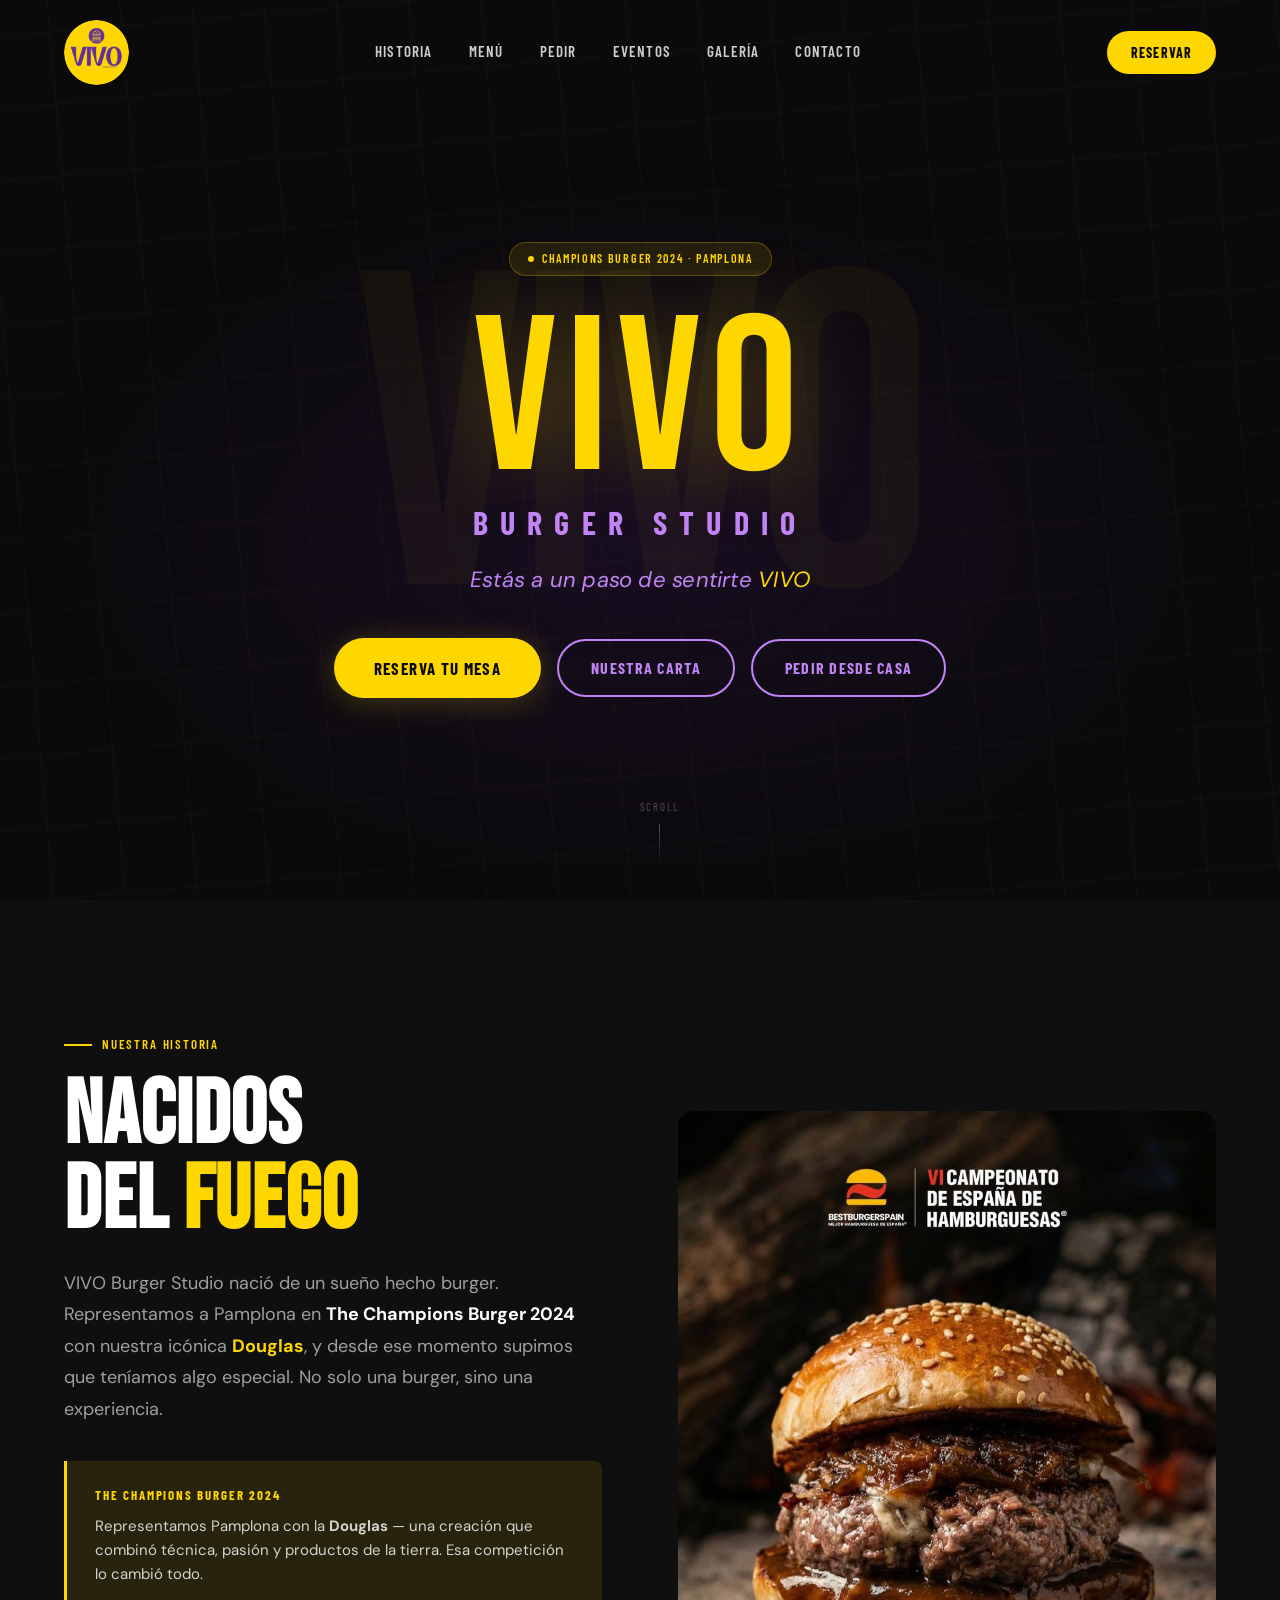
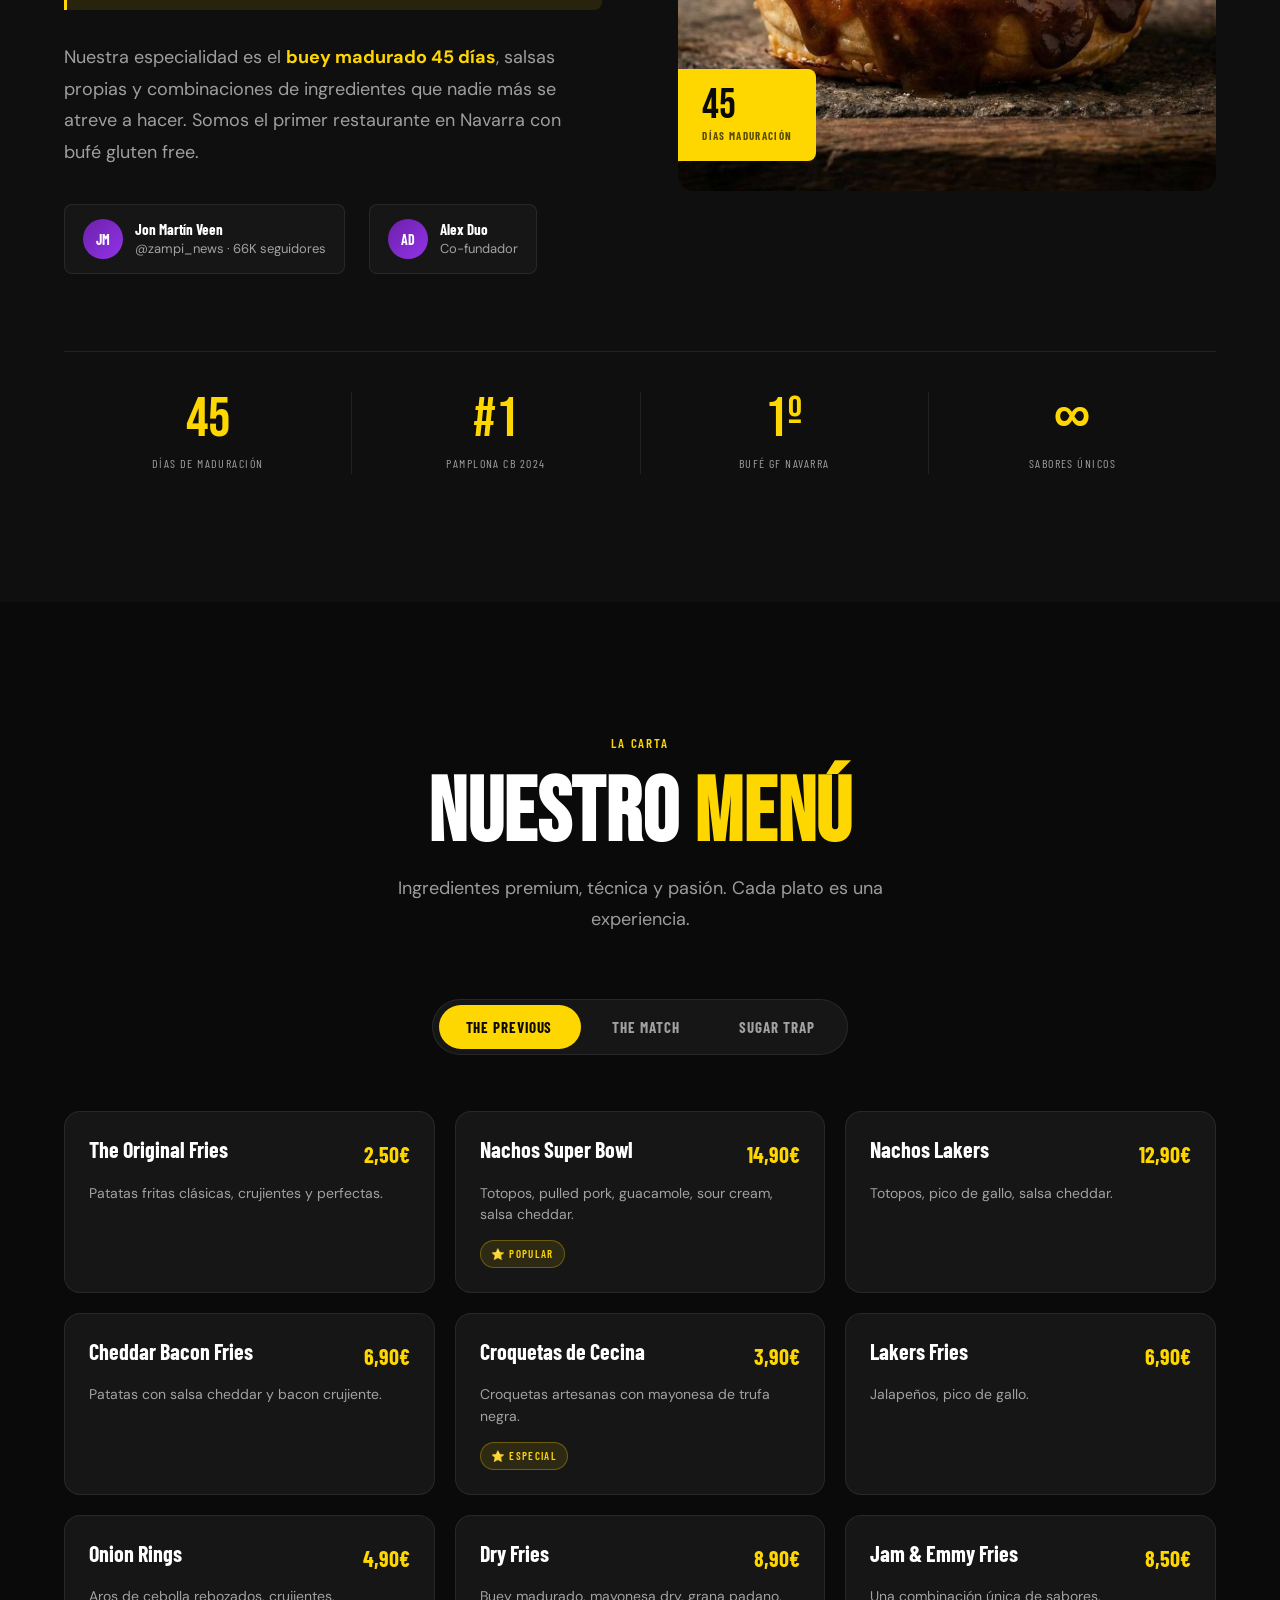
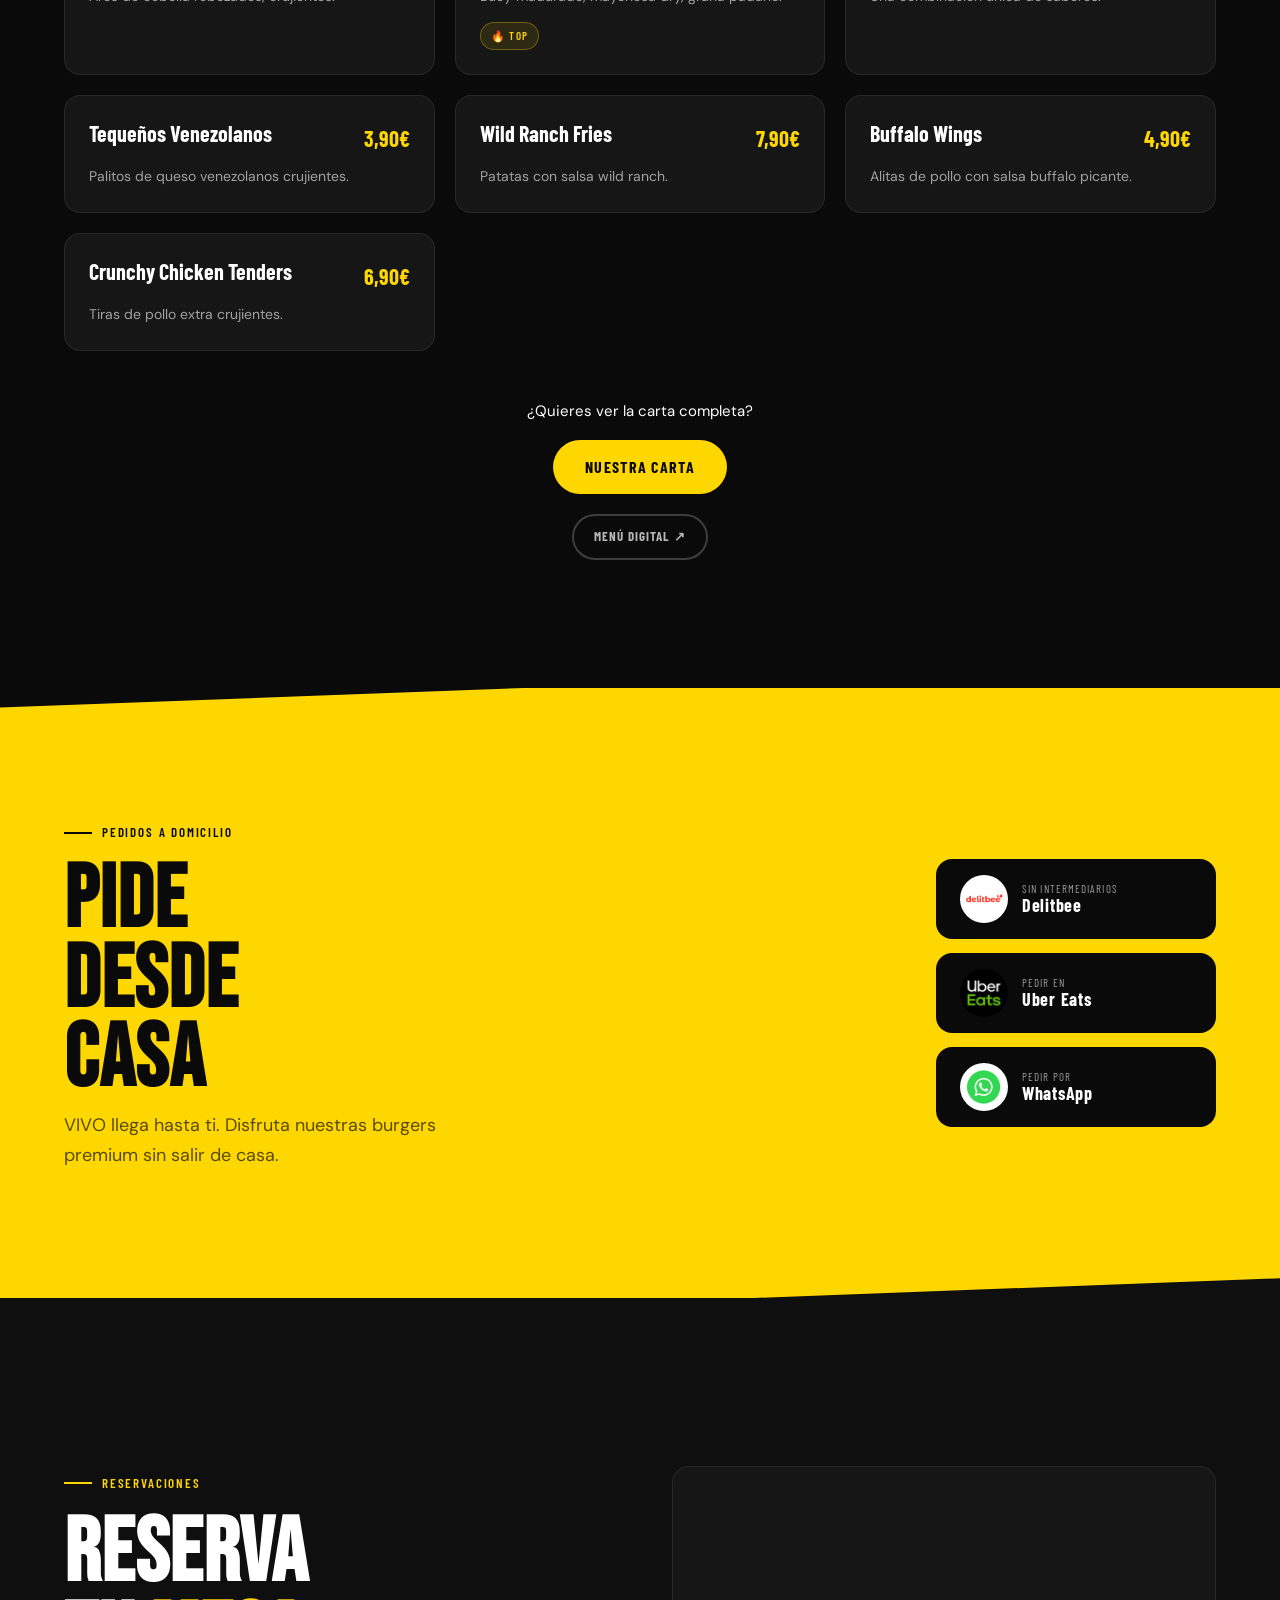
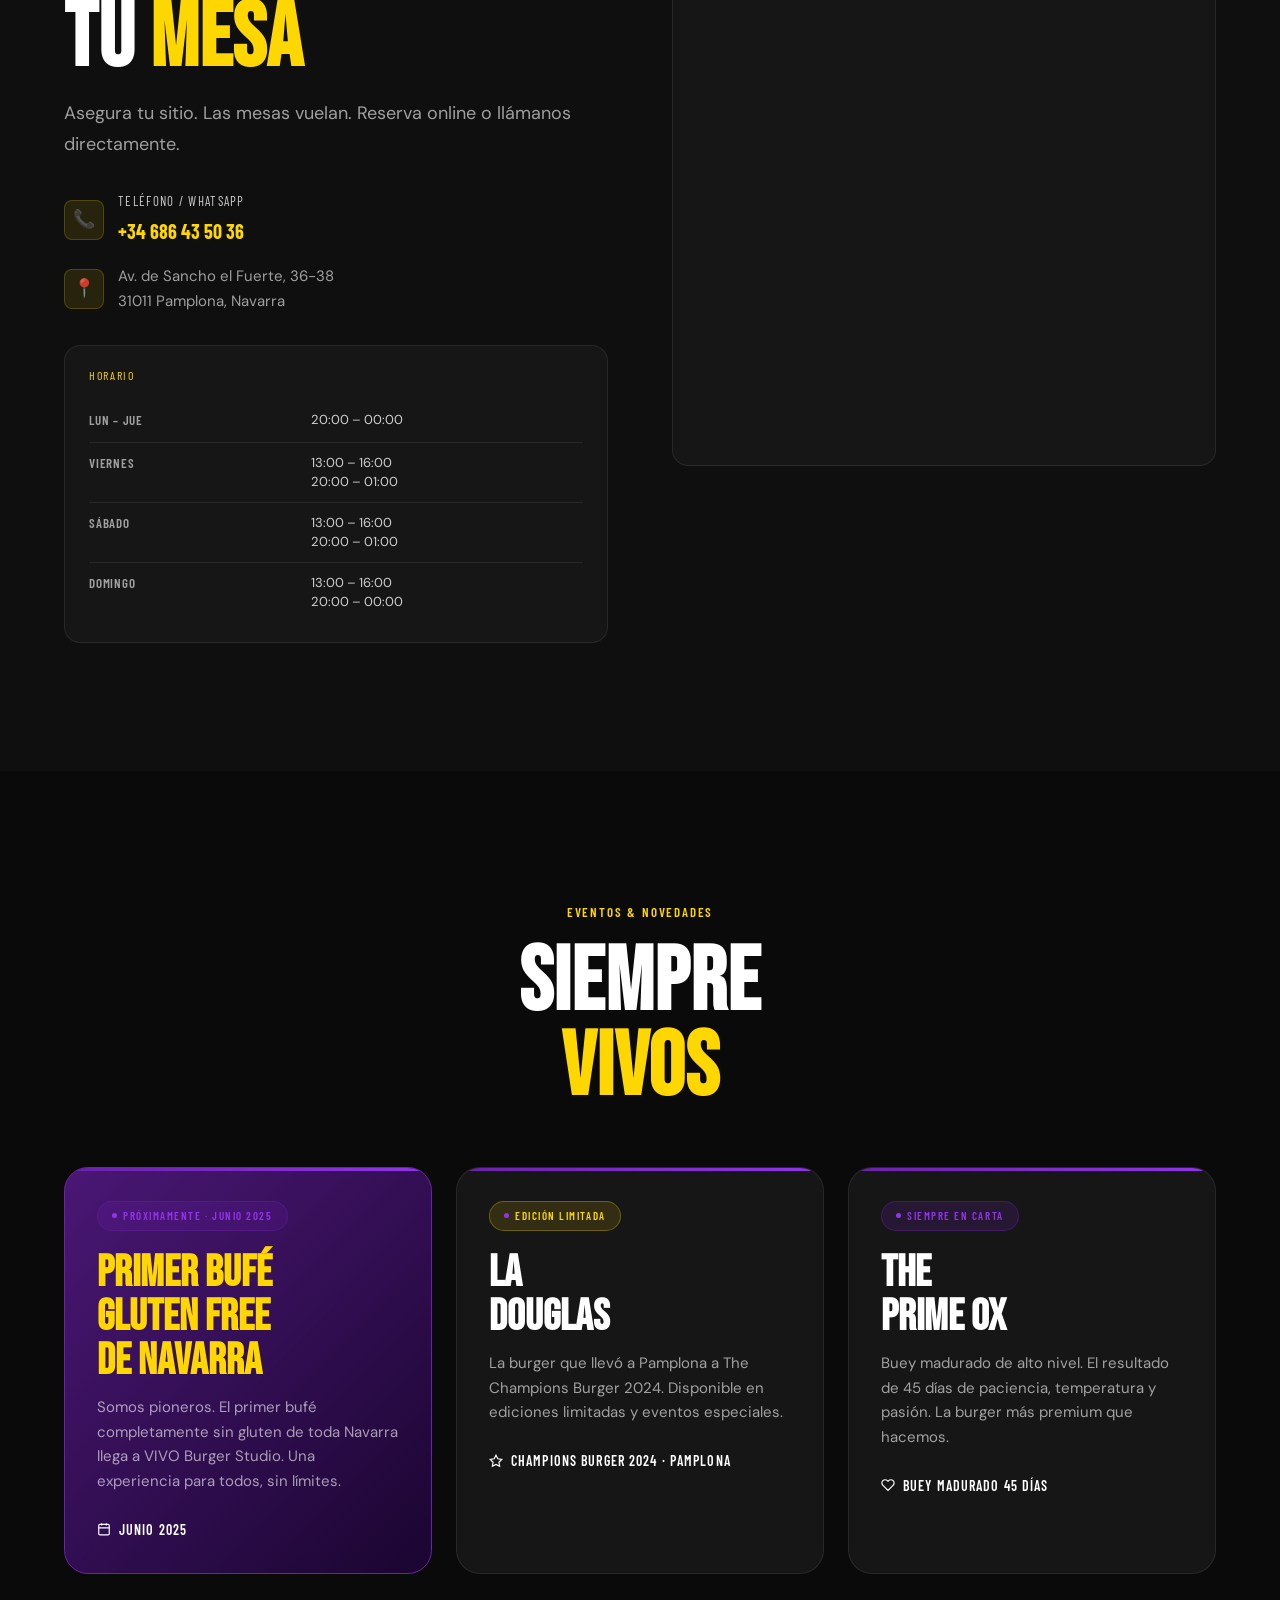
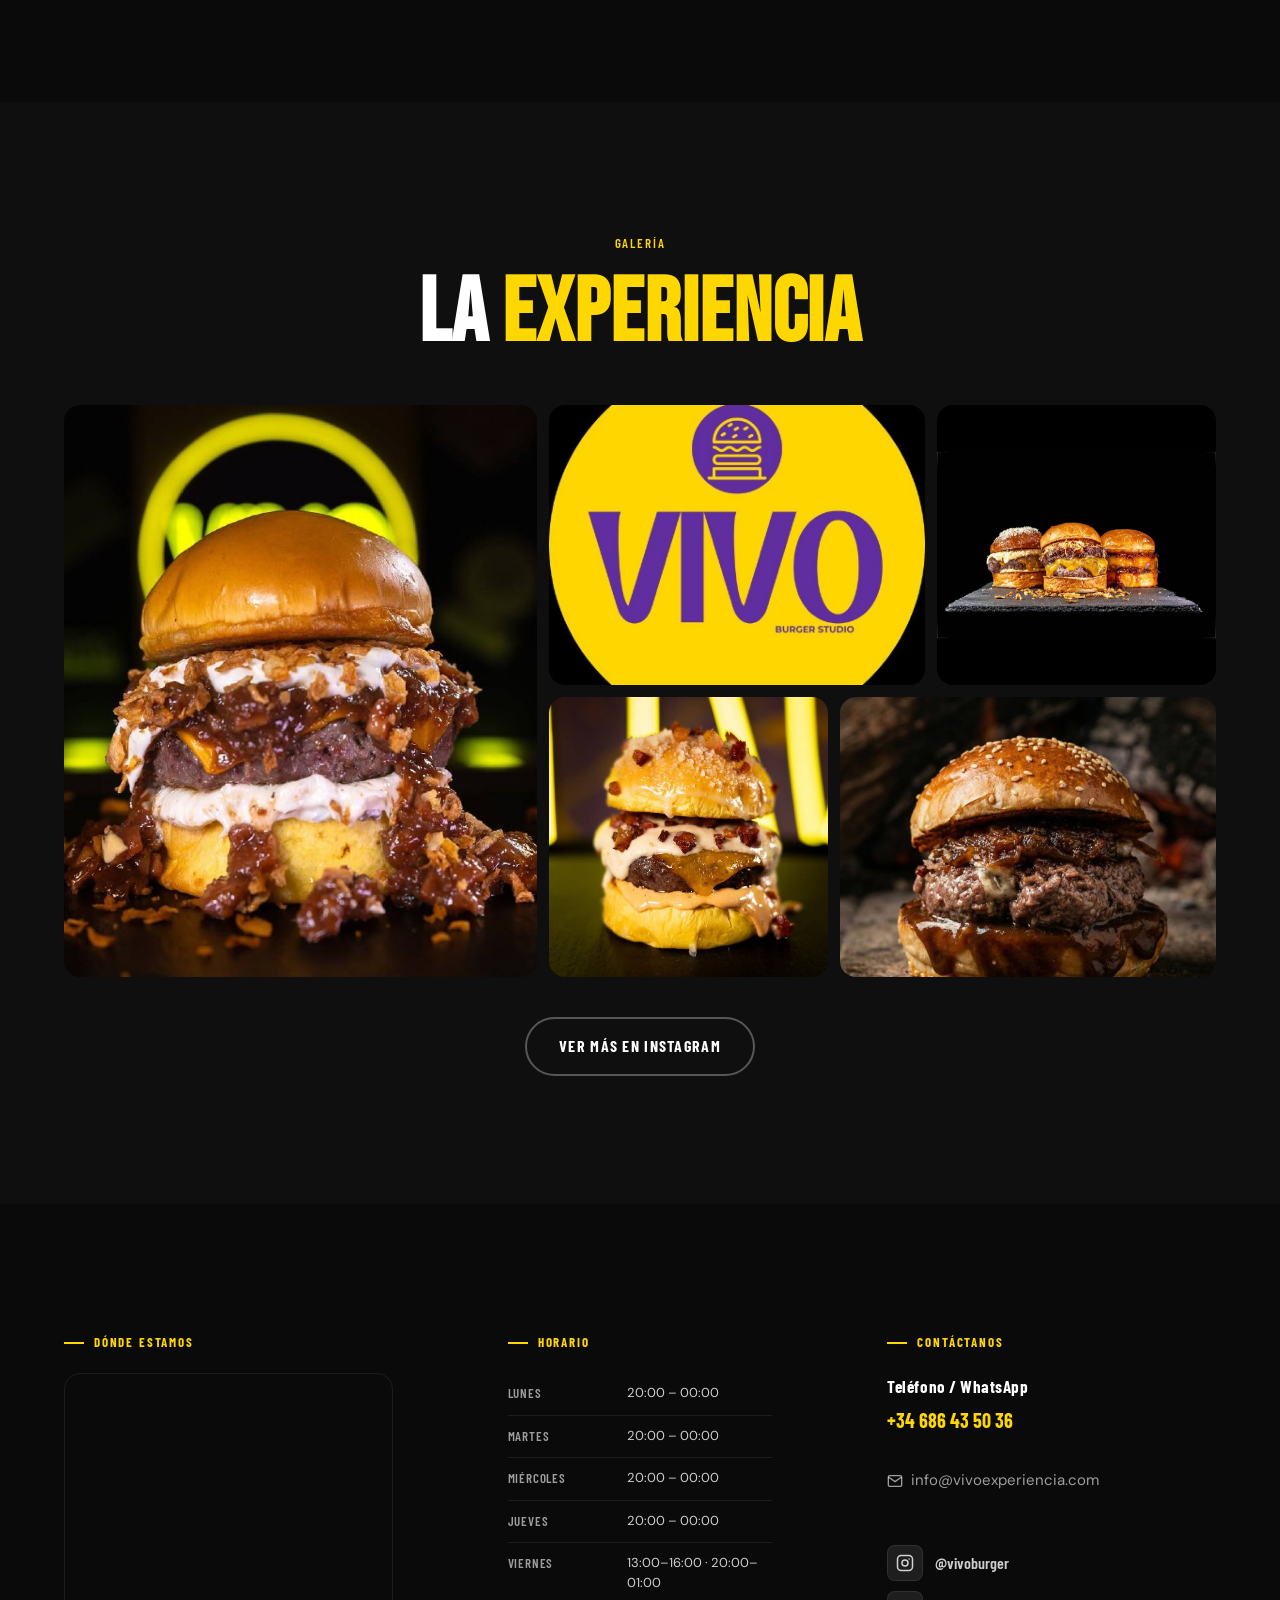
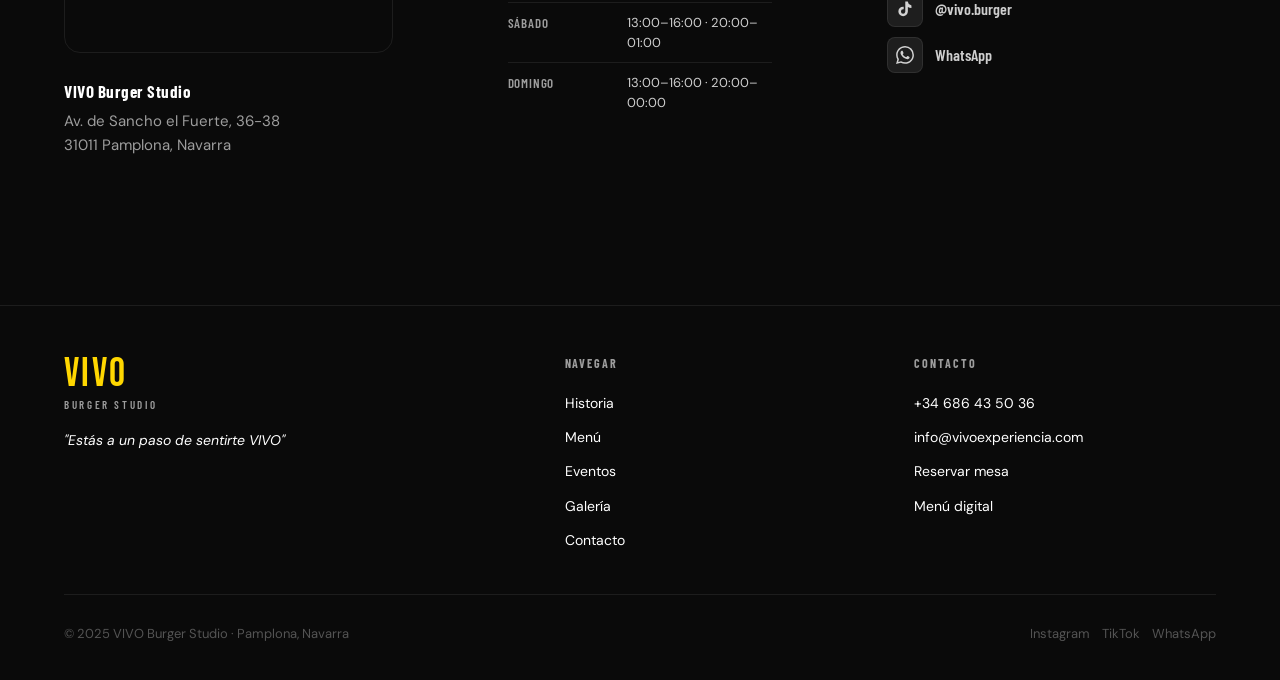
==== commit 2b1e47af: "reemplazar botón menú digital hero por pedir desde casa" ====
--- a/index.html
+++ b/index.html
@@ -88,9 +88,8 @@
           <a href="menu.html" class="btn btn-outline">
             Nuestra Carta
           </a>
-          <a href="https://r.qamarero.com/vivo-burger" target="_blank" rel="noopener"
-             class="btn btn-outline" style="font-size:13px;padding:10px 20px;opacity:0.7;">
-            Menú Digital ↗
+          <a href="#delivery" class="btn btn-outline">
+            Pedir desde casa
           </a>
         </div>
       </div>
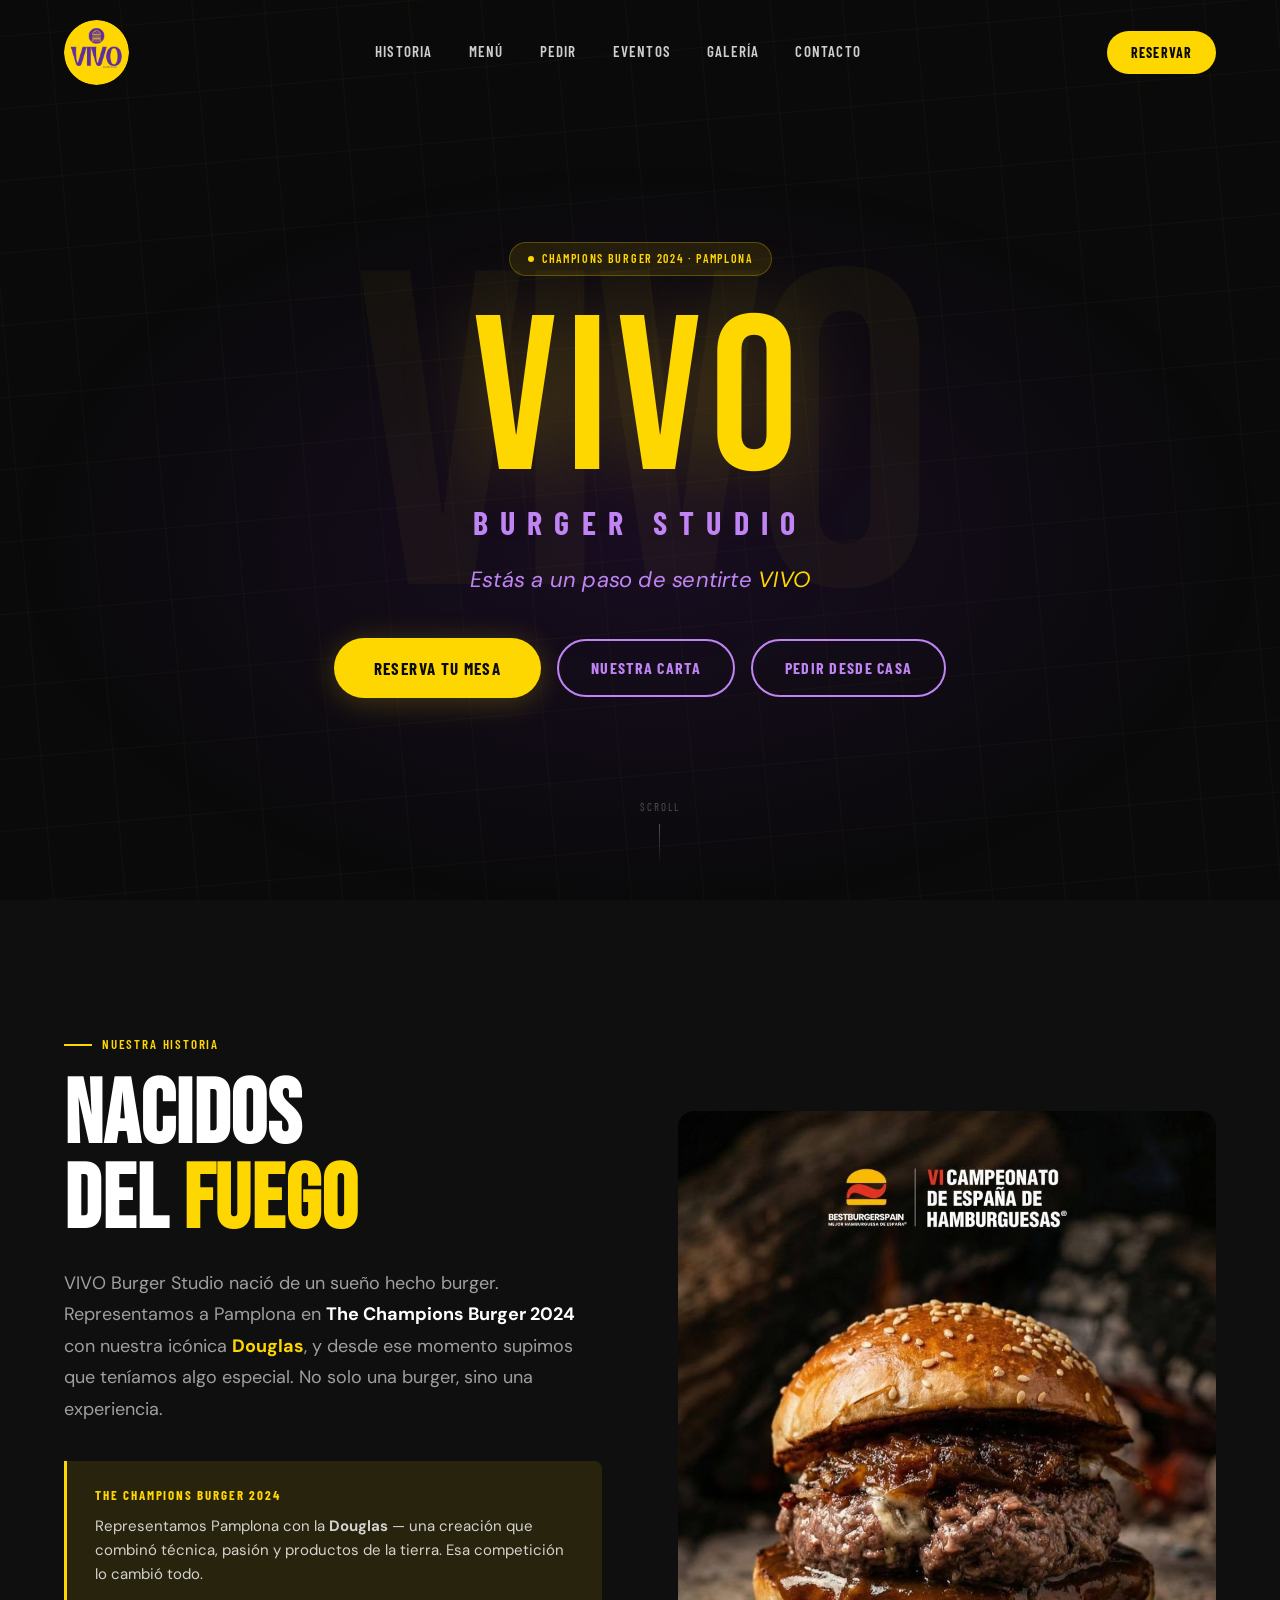
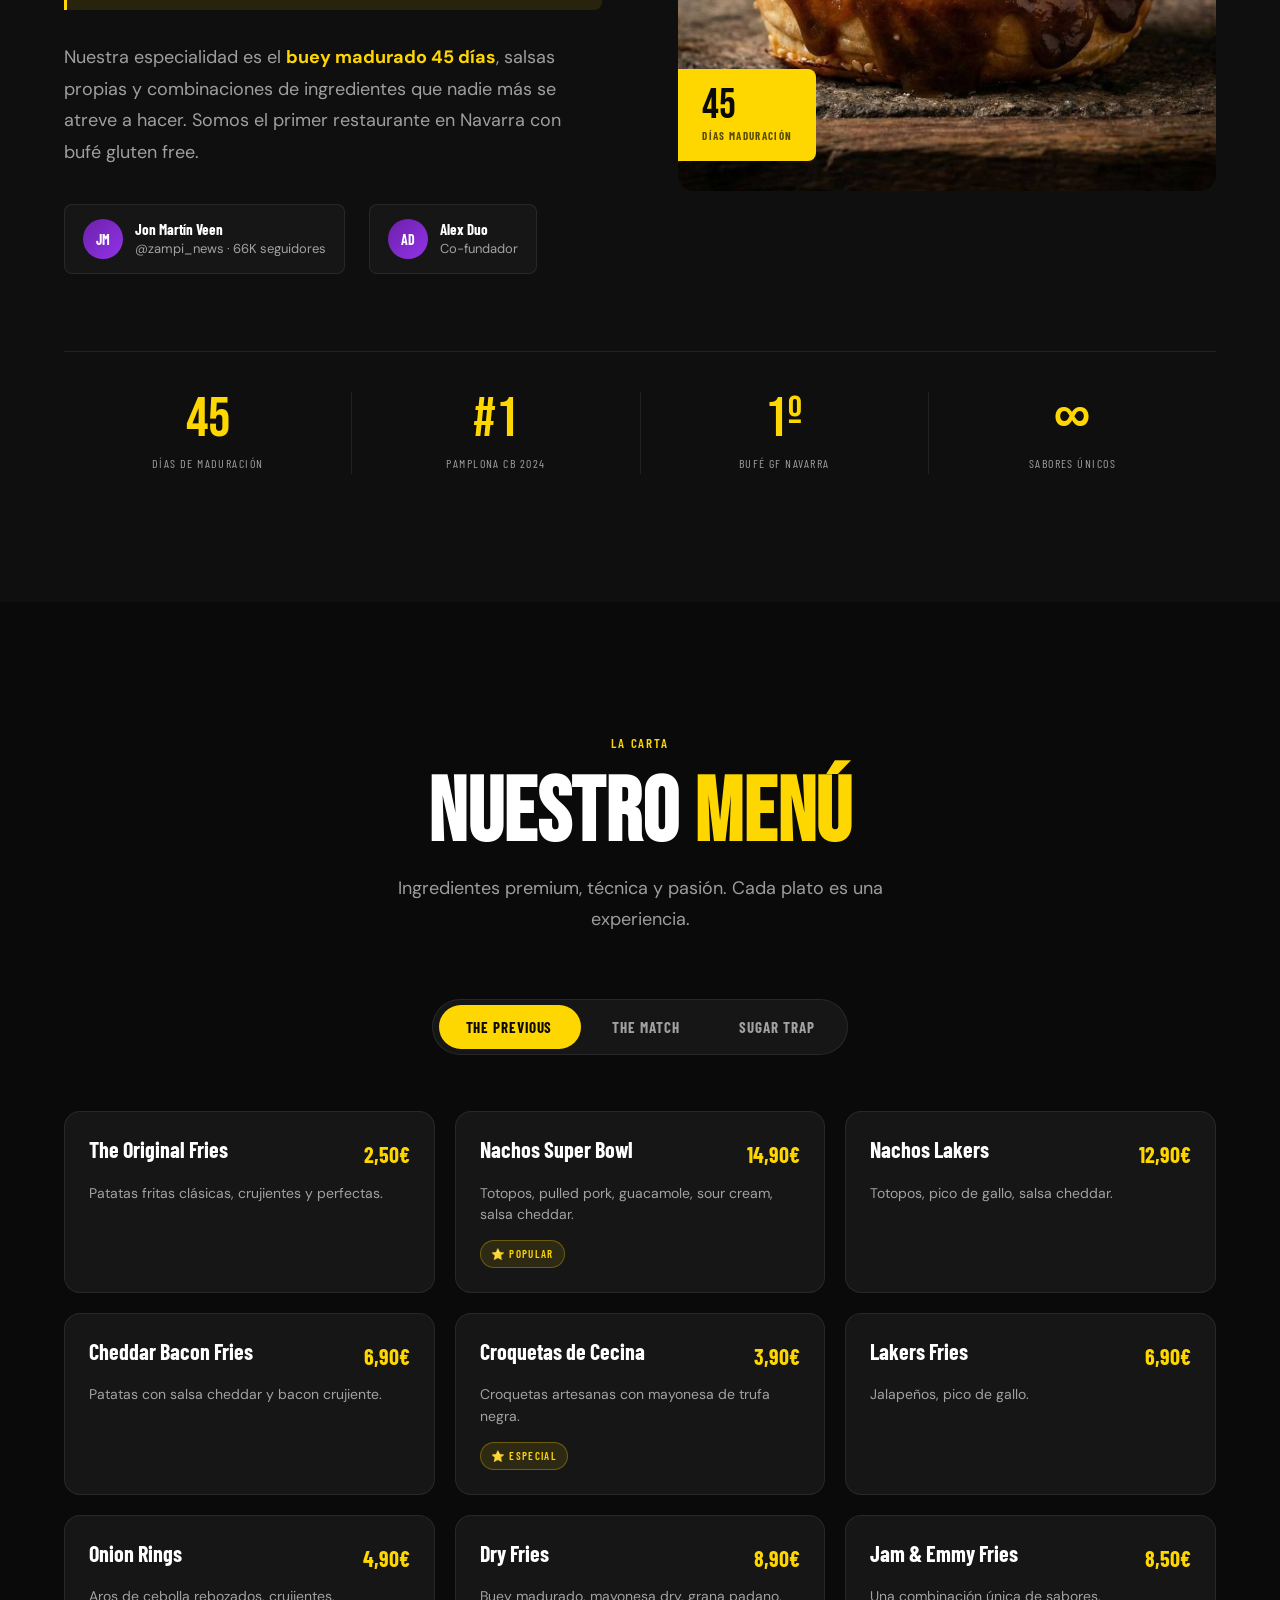
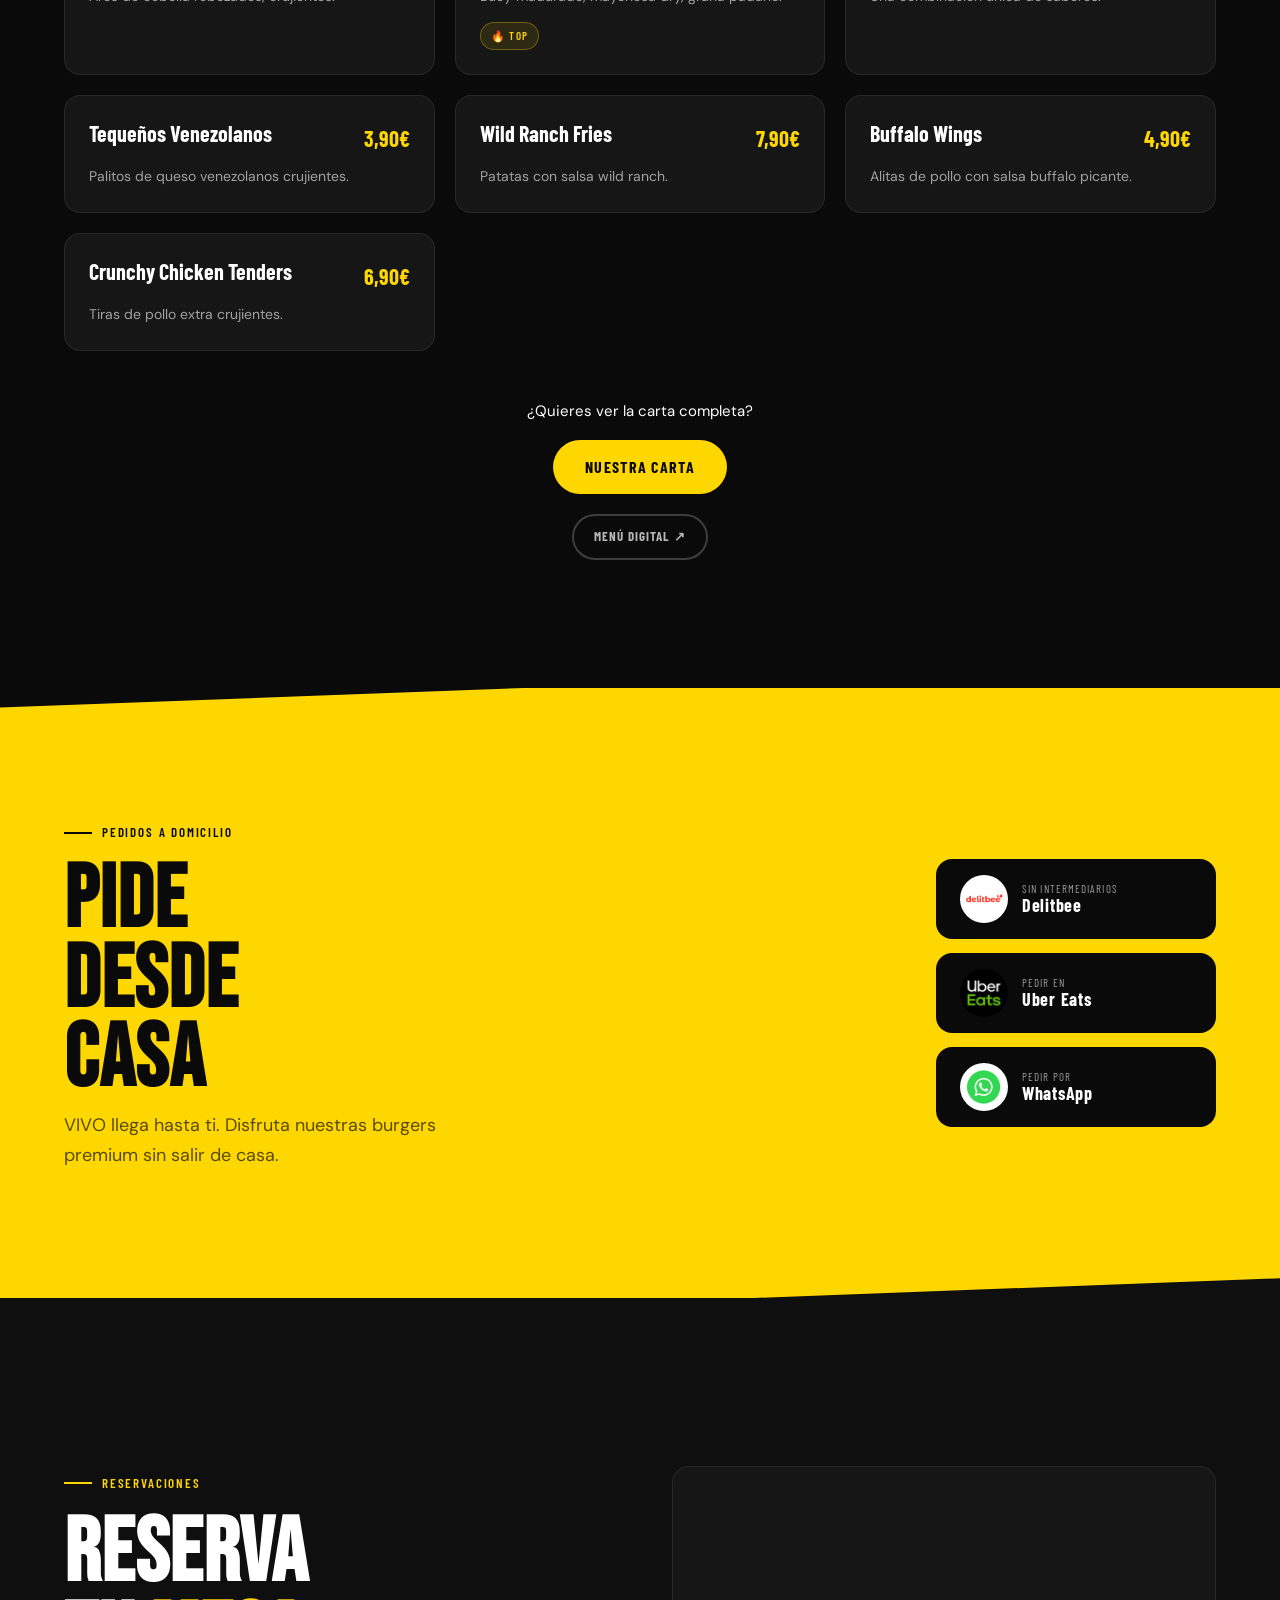
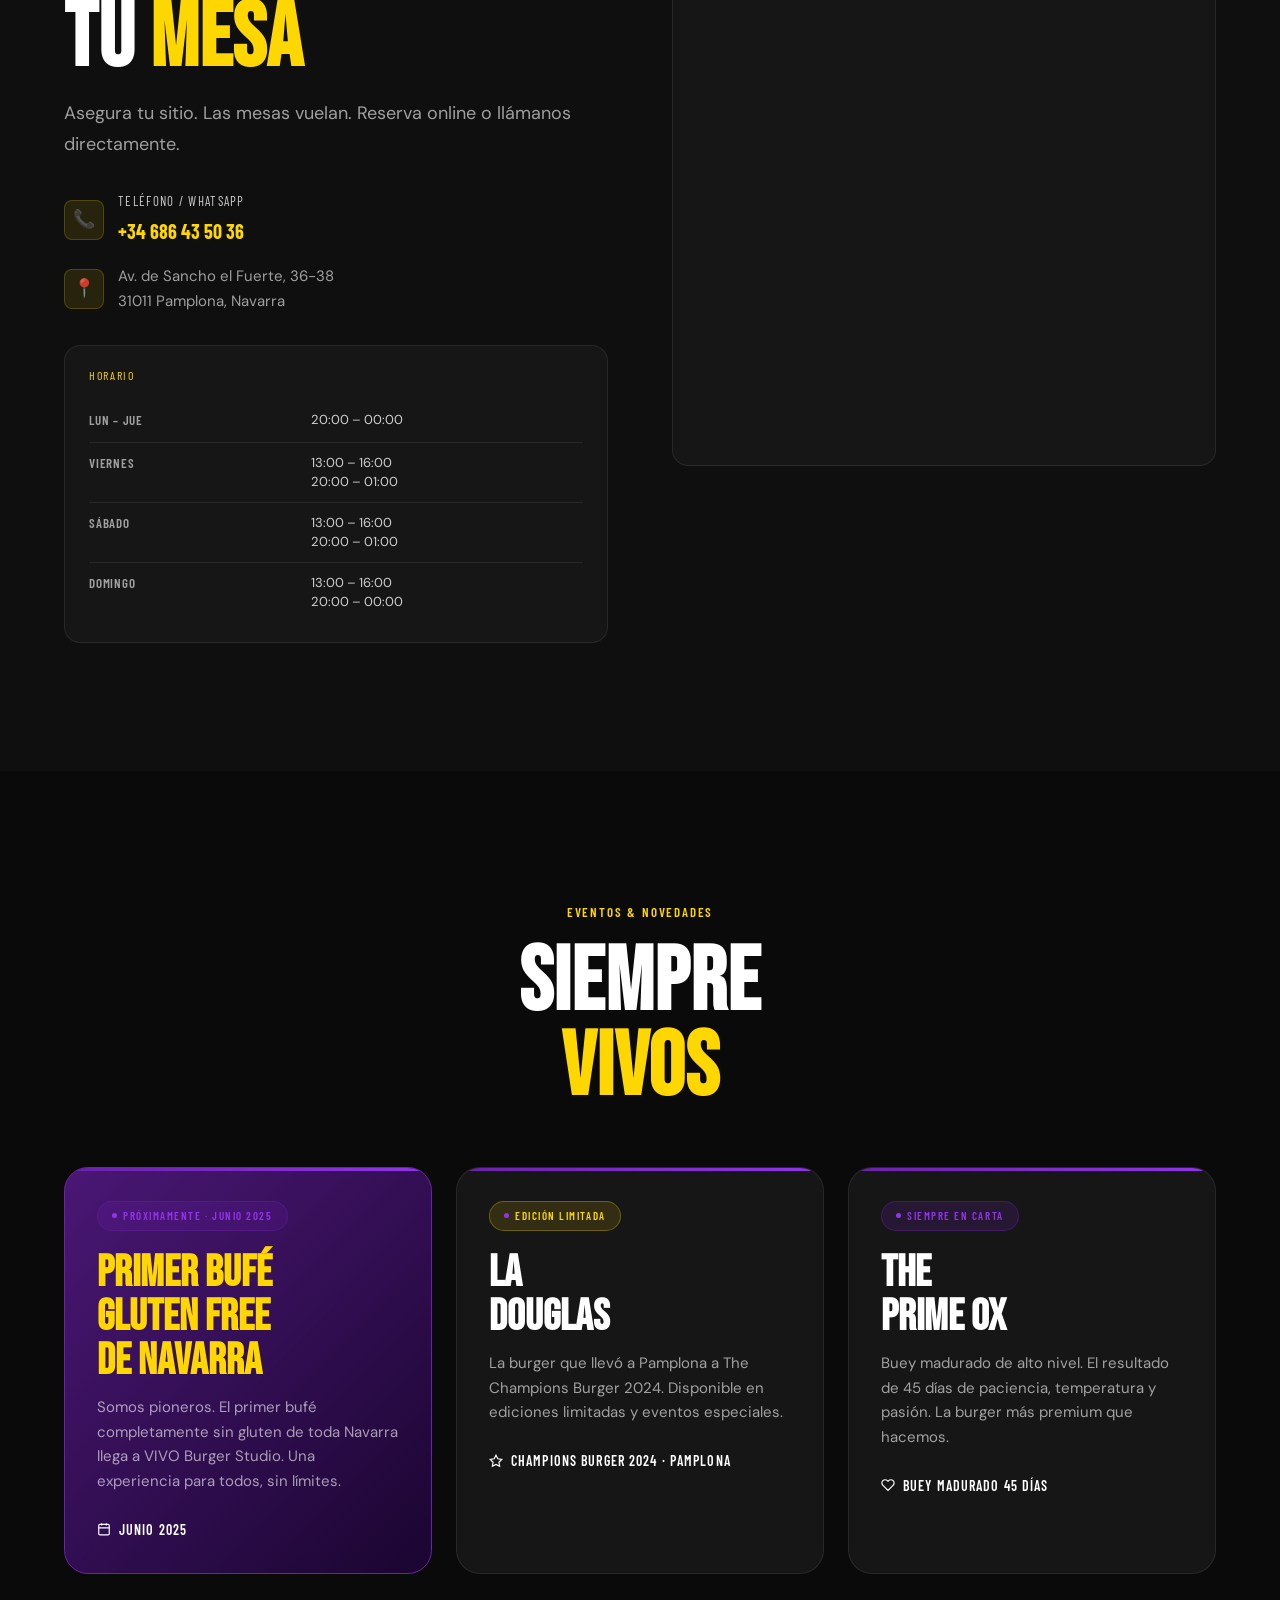
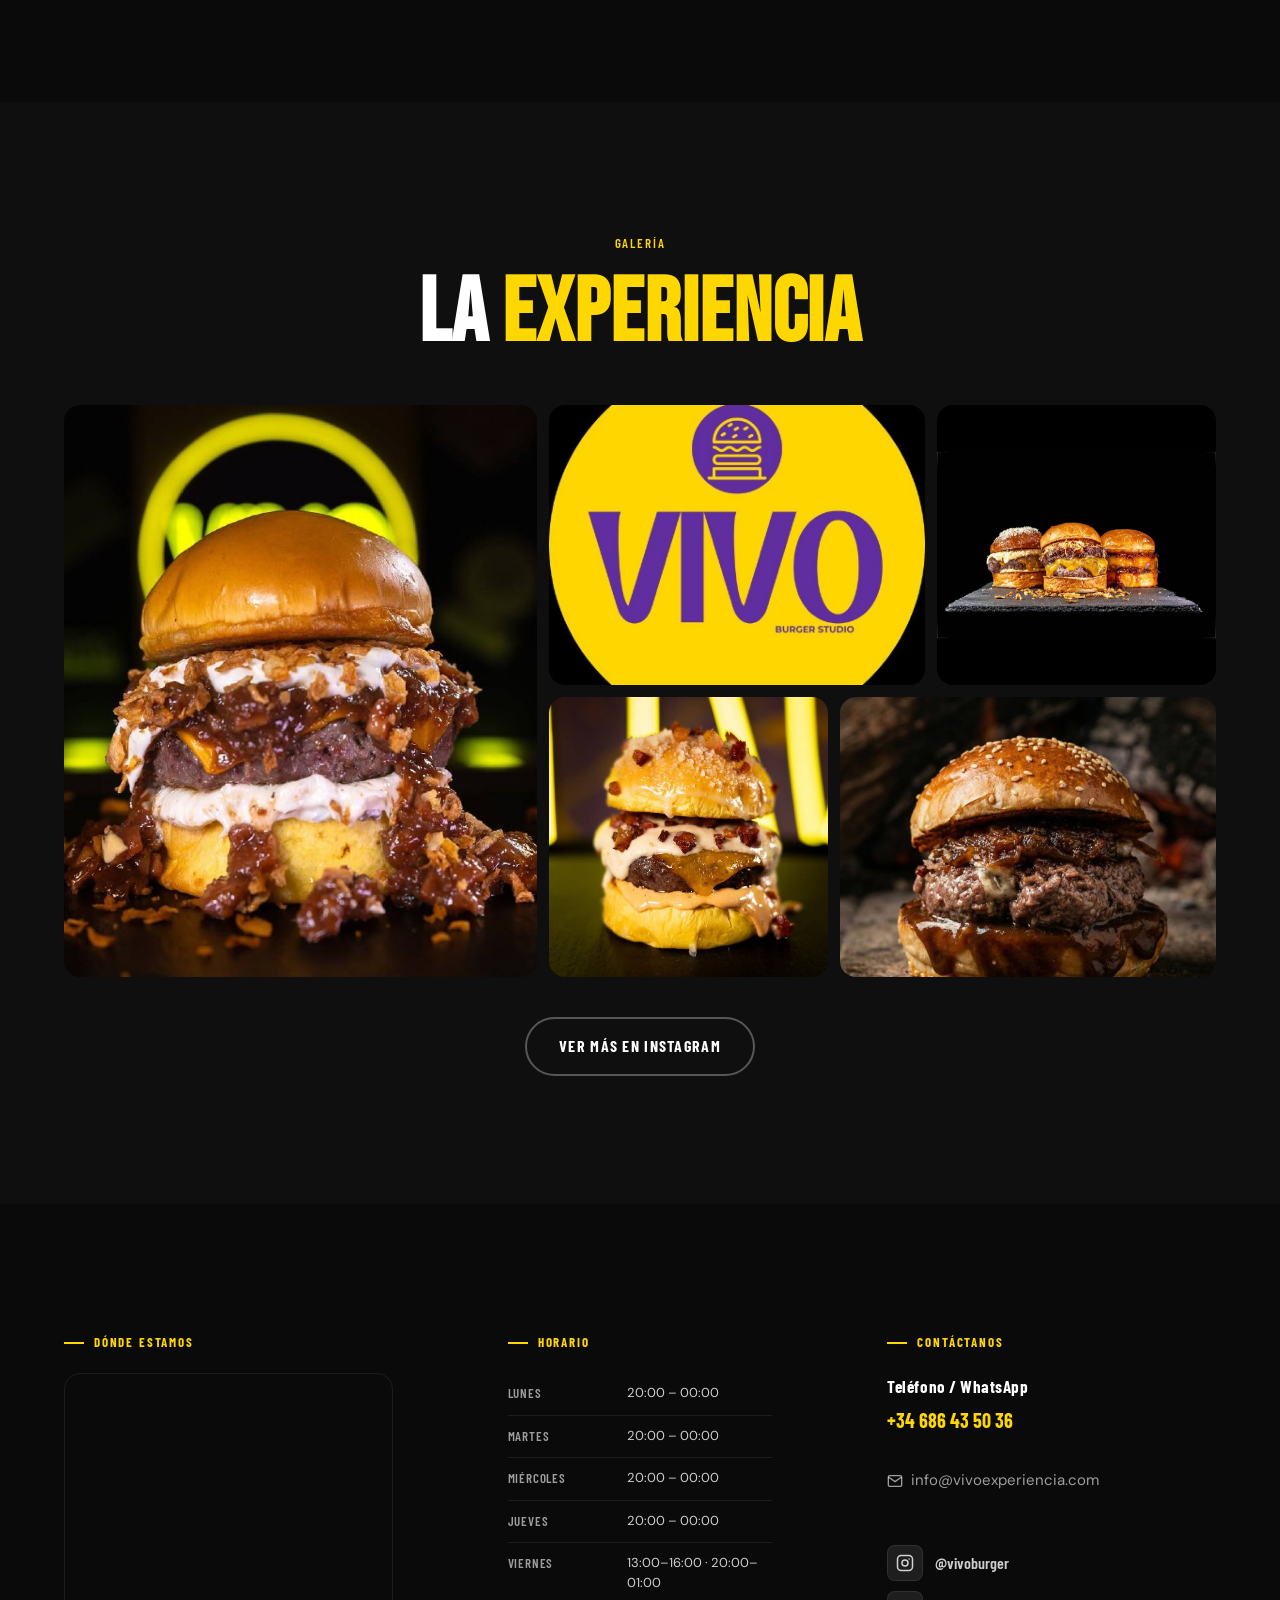
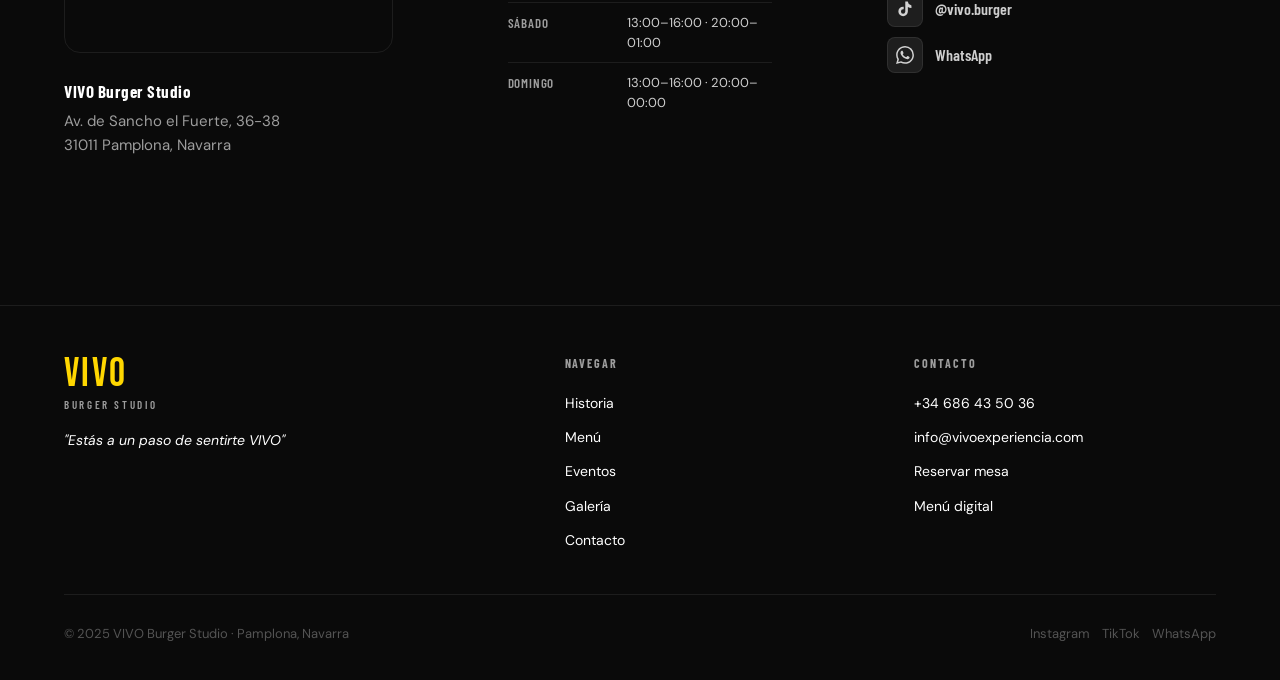
==== commit b2913ff7: "animación contadores sección estadísticas" ====
--- a/index.html
+++ b/index.html
@@ -163,21 +163,21 @@
 
       <!-- Stats bar -->
       <div class="container">
-        <div class="story-stats">
+        <div class="story-stats" id="story-stats">
           <div class="stat reveal">
-            <span class="stat-number">45</span>
+            <span class="stat-number" data-from="0" data-to="45" data-suffix="">45</span>
             <span class="stat-label">Días de maduración</span>
           </div>
           <div class="stat reveal reveal-delay-1">
-            <span class="stat-number">#1</span>
+            <span class="stat-number" data-from="16" data-to="1" data-prefix="#">#1</span>
             <span class="stat-label">Pamplona CB 2024</span>
           </div>
           <div class="stat reveal reveal-delay-2">
-            <span class="stat-number">1º</span>
+            <span class="stat-number" data-from="20" data-to="1" data-suffix="º">1º</span>
             <span class="stat-label">Bufé GF Navarra</span>
           </div>
           <div class="stat reveal reveal-delay-3">
-            <span class="stat-number">∞</span>
+            <span class="stat-number" data-type="infinity">∞</span>
             <span class="stat-label">Sabores únicos</span>
           </div>
         </div>
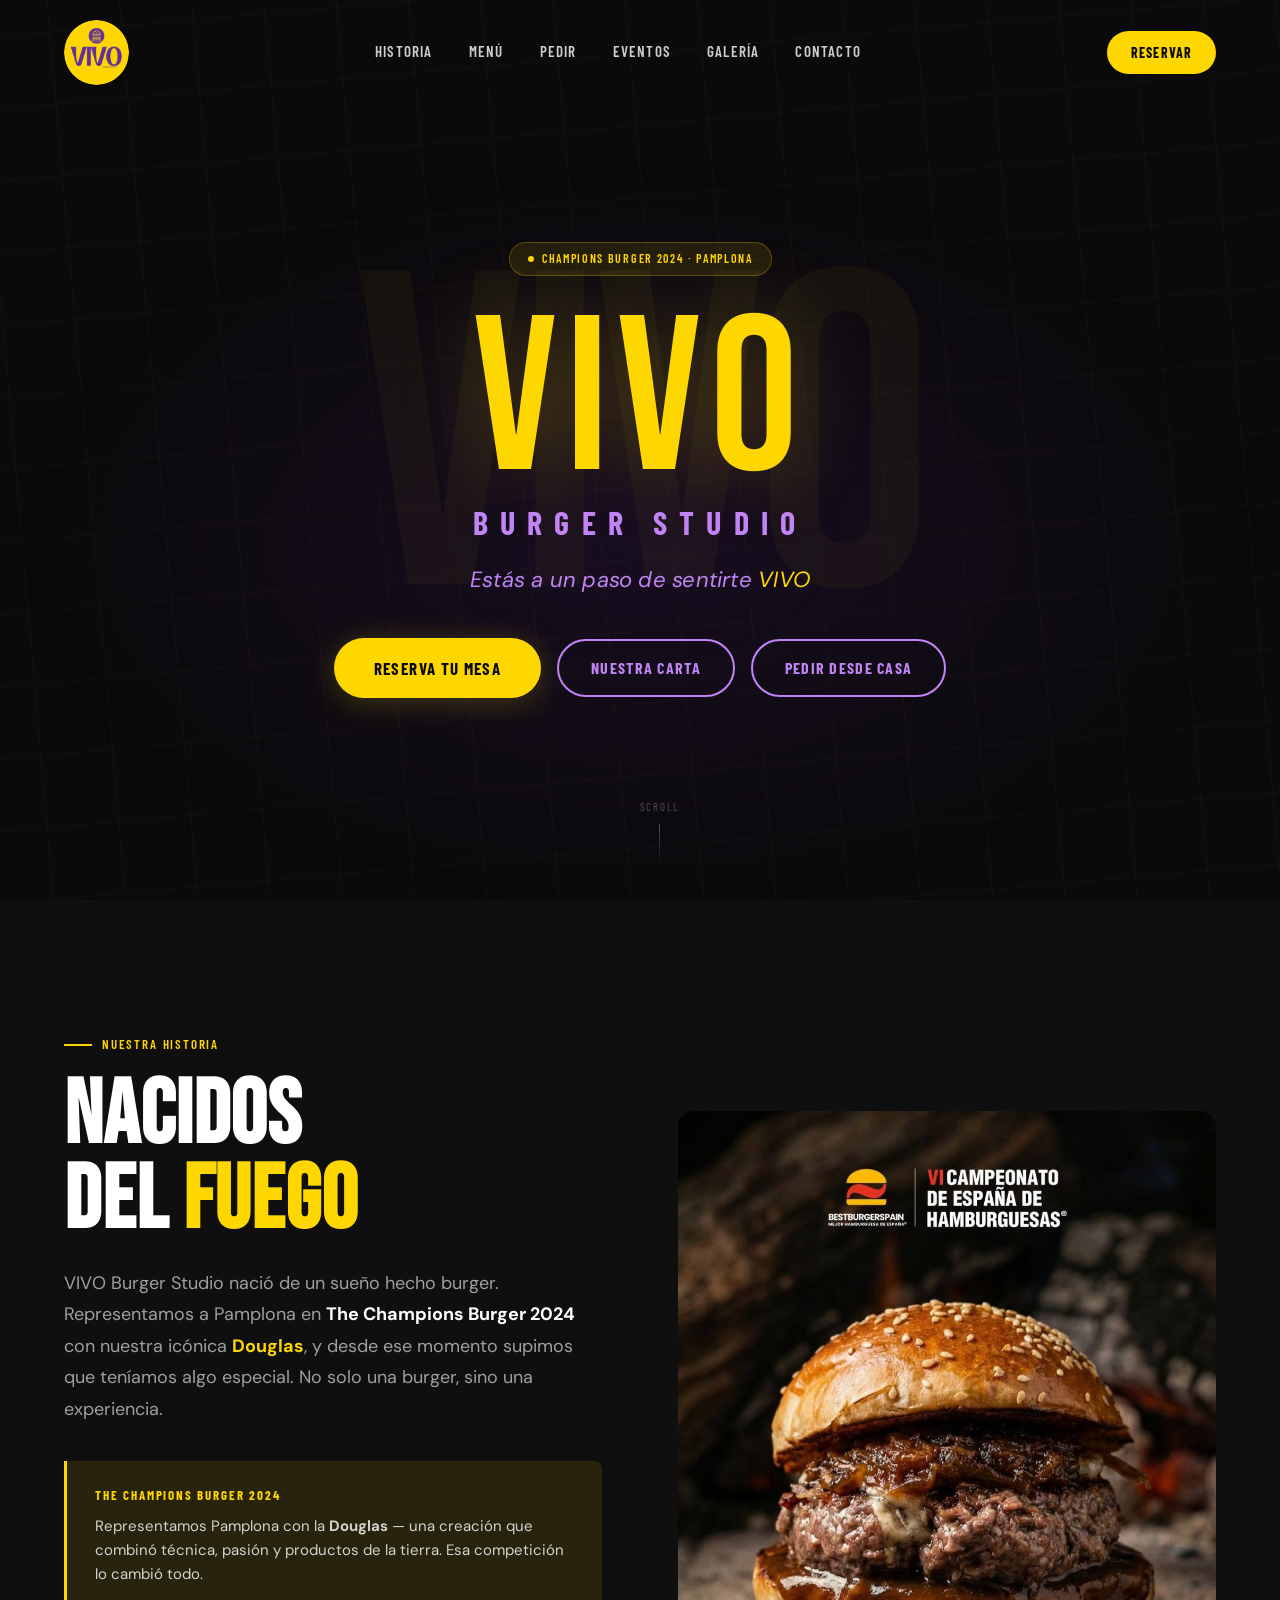
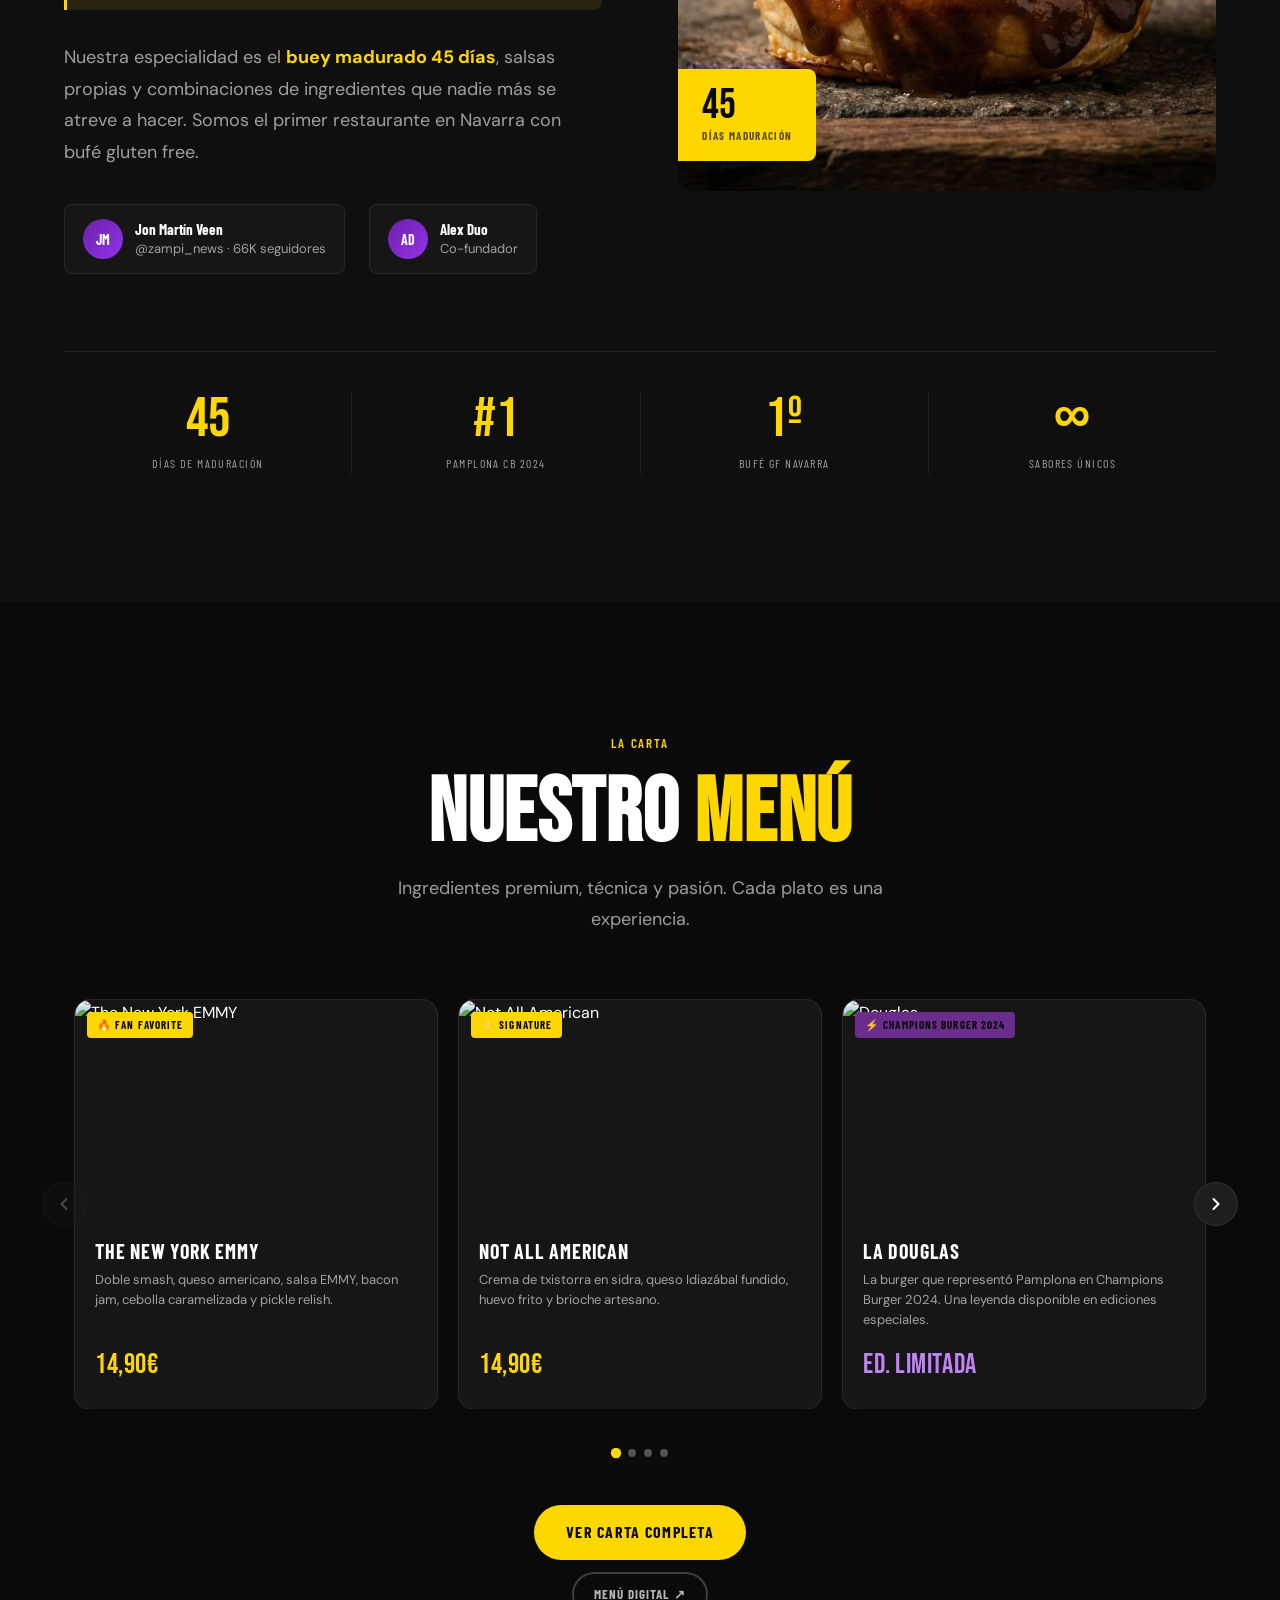
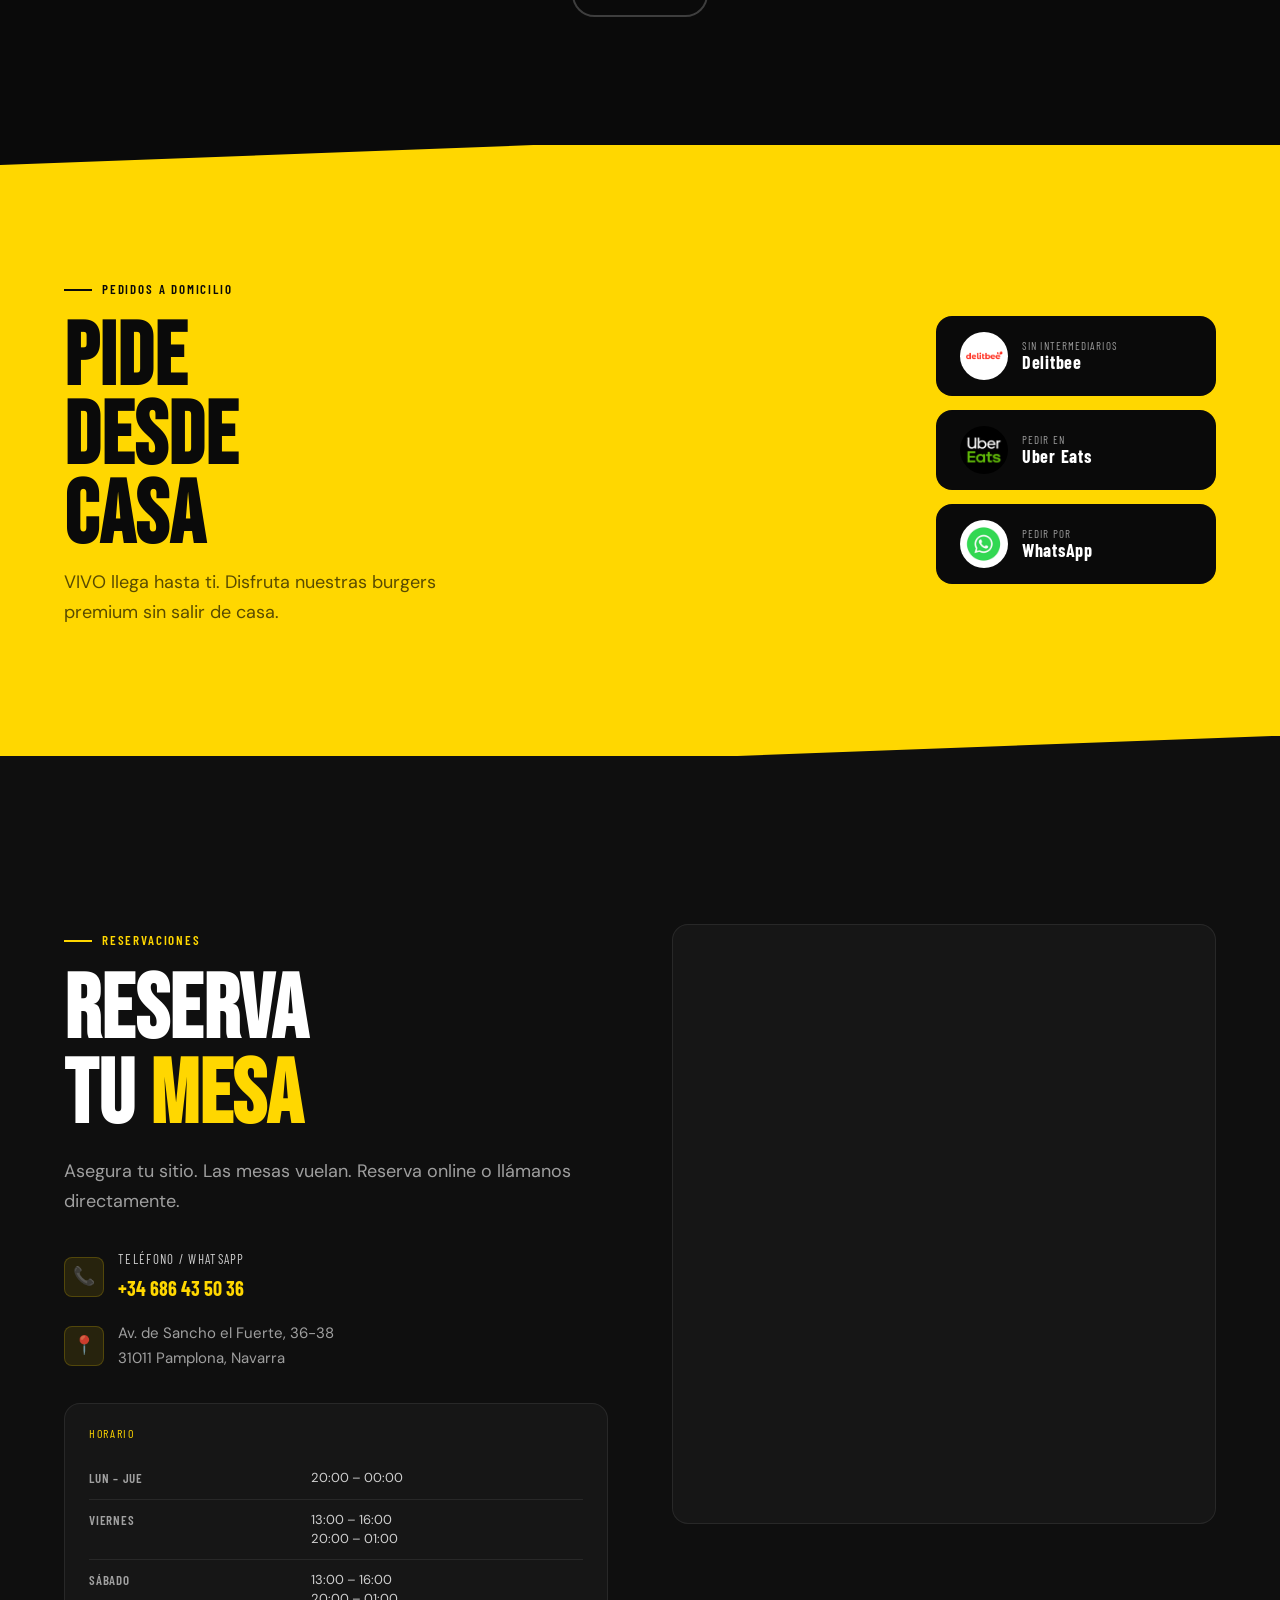
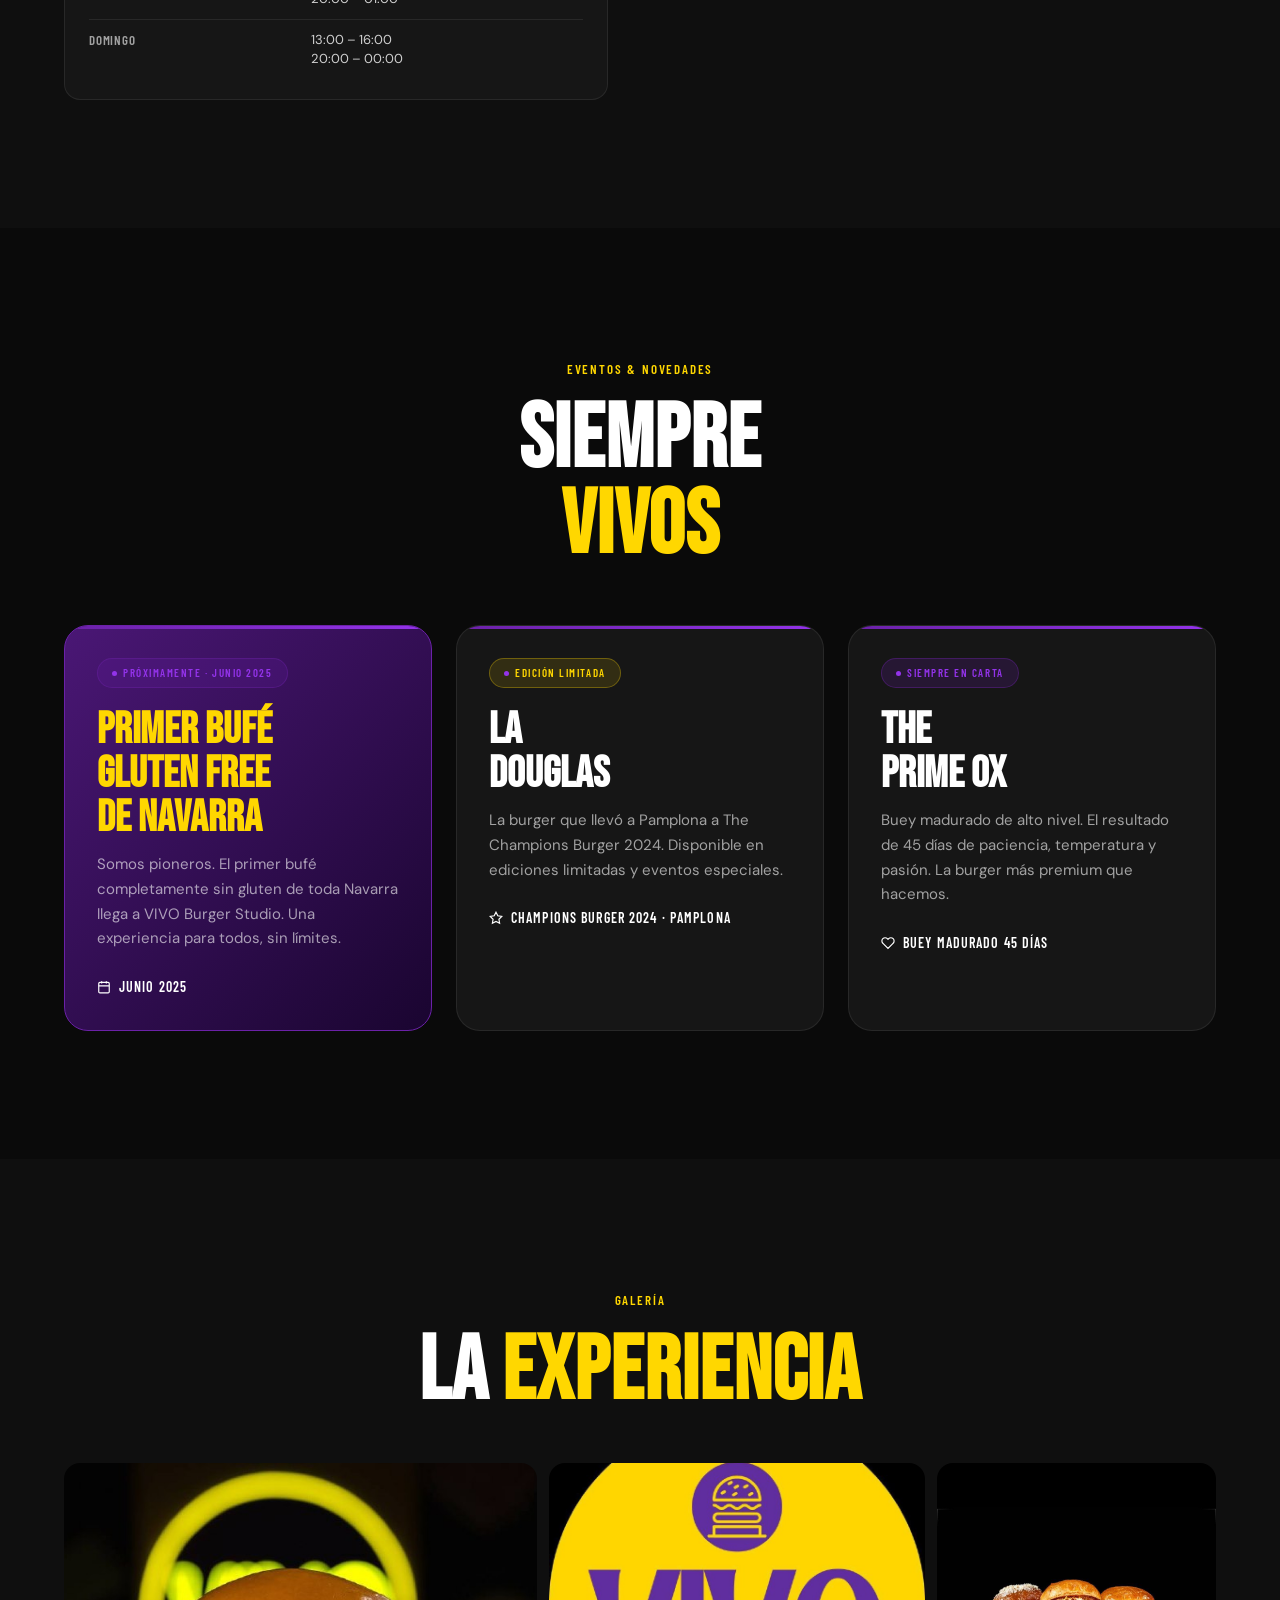
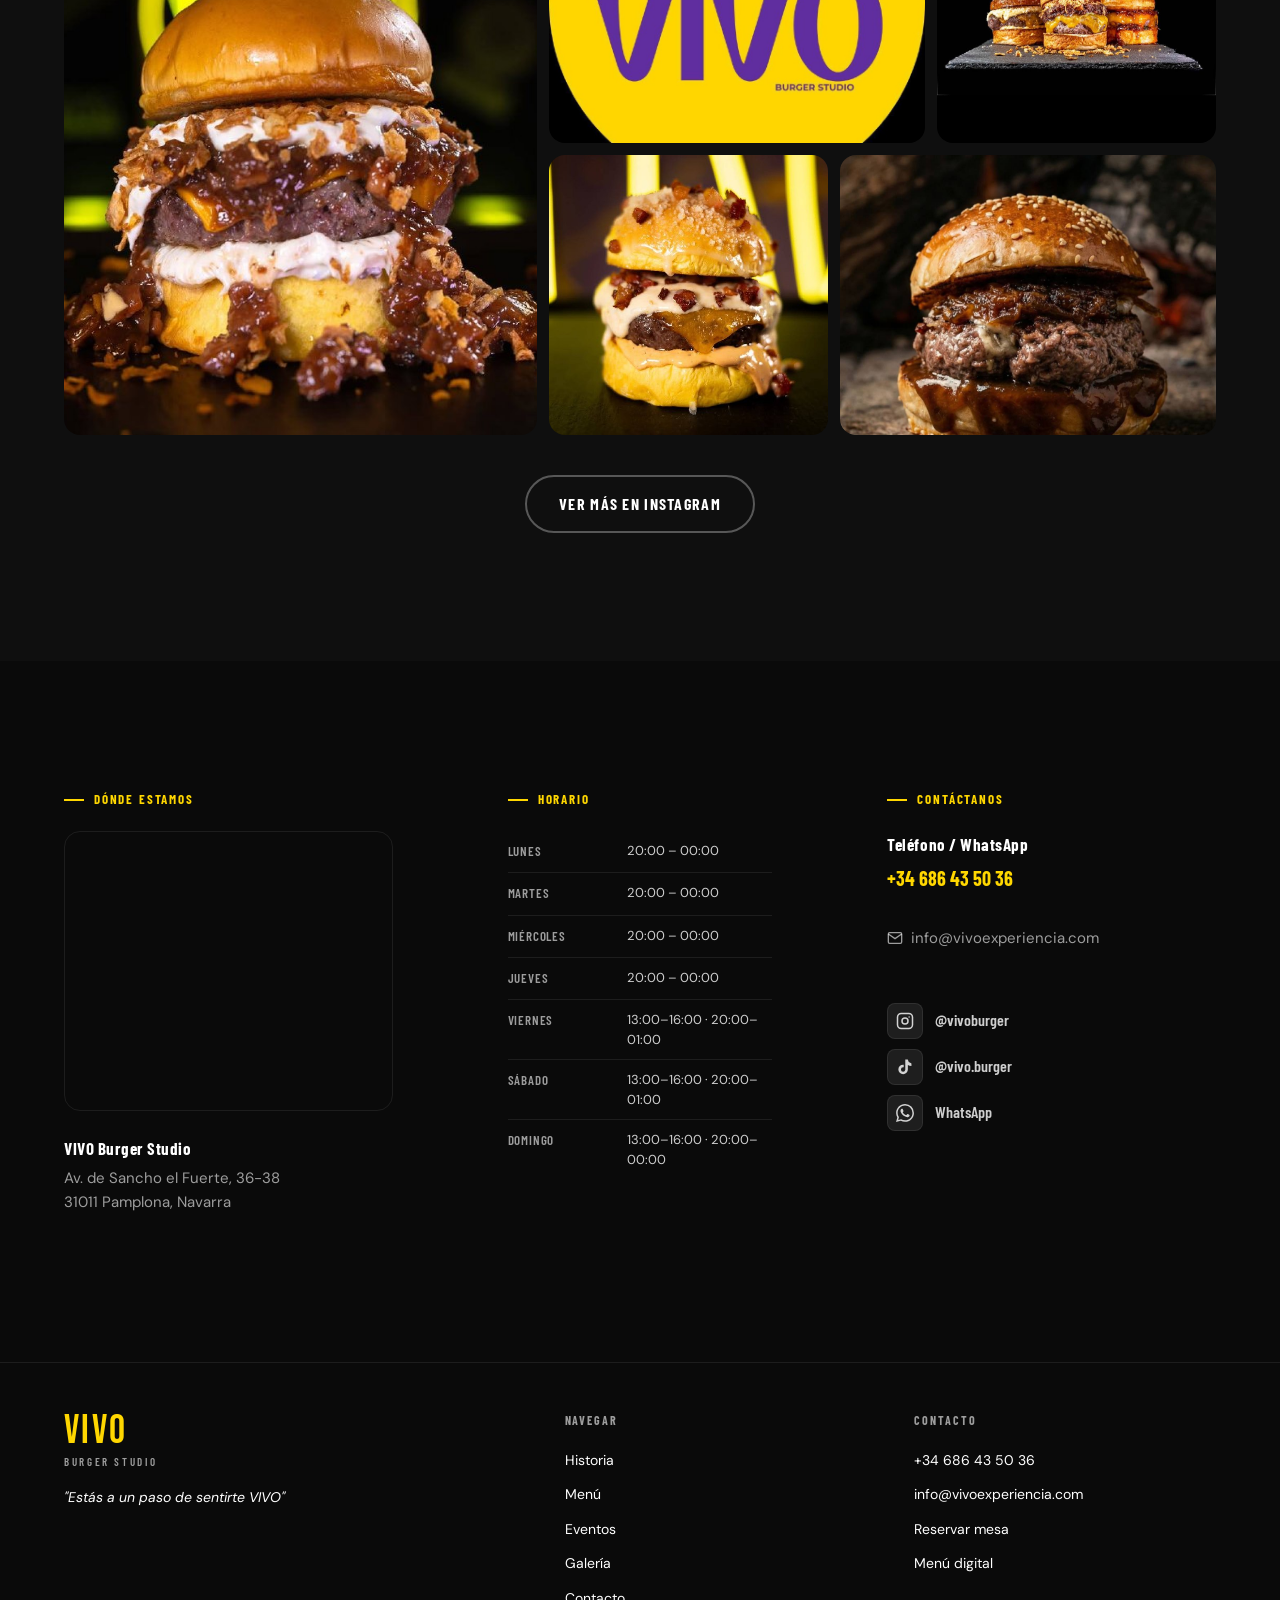
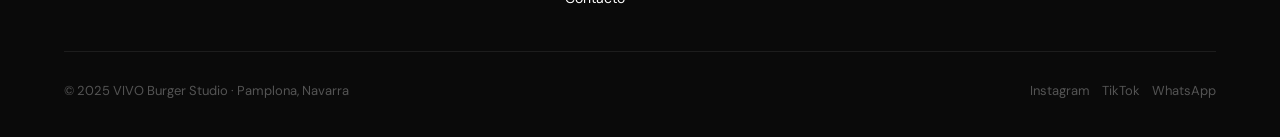
==== commit 8570b3ce: "carrusel platos destacados menú" ====
--- a/index.html
+++ b/index.html
@@ -16,6 +16,9 @@
   <link rel="preconnect" href="https://fonts.googleapis.com">
   <link rel="preconnect" href="https://fonts.gstatic.com" crossorigin>
   <link href="https://fonts.googleapis.com/css2?family=Bebas+Neue&family=Barlow+Condensed:wght@400;600;700&family=DM+Sans:ital,wght@0,300;0,400;0,500;1,400&display=swap" rel="stylesheet">
+
+  <link rel="icon" type="image/jpeg" href="assets/images/photo_5938214834652515578_x.jpg">
+  <link rel="apple-touch-icon" href="assets/images/photo_5938214834652515578_x.jpg">
 
   <link rel="stylesheet" href="assets/css/styles.css">
 </head>
@@ -192,257 +195,126 @@
           <h2 class="section-title reveal reveal-delay-1">
             Nuestro <span>Menú</span>
           </h2>
-          <p class="section-desc reveal reveal-delay-2" style="margin: 16px auto 0; text-align:center;">
+          <p class="section-desc reveal reveal-delay-2" style="margin:16px auto 0;text-align:center;">
             Ingredientes premium, técnica y pasión. Cada plato es una experiencia.
           </p>
         </header>
 
-        <!-- Tab Navigation -->
-        <div class="menu-tabs reveal" role="tablist" aria-label="Categorías del menú" id="menu-tabs">
-          <div class="menu-tab-indicator" id="tab-indicator" aria-hidden="true"></div>
-          <button class="menu-tab-btn active" role="tab" aria-selected="true"
-                  aria-controls="panel-previous" data-tab="previous">
-            The Previous
+        <!-- Carousel -->
+        <div class="carousel reveal" id="menu-carousel" aria-label="Platos destacados">
+
+          <div class="carousel-track-wrap">
+            <div class="carousel-track" id="carousel-track">
+
+              <div class="carousel-slide">
+                <article class="carousel-card">
+                  <div class="carousel-card-img">
+                    <img src="https://images.unsplash.com/photo-1568901346375-23c9450c58cd?w=600&q=80"
+                         alt="The New York EMMY" loading="lazy">
+                    <span class="carousel-badge">🔥 Fan Favorite</span>
+                  </div>
+                  <div class="carousel-card-body">
+                    <h3 class="carousel-card-name">The New York EMMY</h3>
+                    <p class="carousel-card-desc">Doble smash, queso americano, salsa EMMY, bacon jam, cebolla caramelizada y pickle relish.</p>
+                    <p class="carousel-card-price">14,90€</p>
+                  </div>
+                </article>
+              </div>
+
+              <div class="carousel-slide">
+                <article class="carousel-card">
+                  <div class="carousel-card-img">
+                    <img src="https://images.unsplash.com/photo-1550317138-10000687a72b?w=600&q=80"
+                         alt="Not All American" loading="lazy">
+                    <span class="carousel-badge">🌟 Signature</span>
+                  </div>
+                  <div class="carousel-card-body">
+                    <h3 class="carousel-card-name">Not All American</h3>
+                    <p class="carousel-card-desc">Crema de txistorra en sidra, queso Idiazábal fundido, huevo frito y brioche artesano.</p>
+                    <p class="carousel-card-price">14,90€</p>
+                  </div>
+                </article>
+              </div>
+
+              <div class="carousel-slide">
+                <article class="carousel-card">
+                  <div class="carousel-card-img">
+                    <img src="https://images.unsplash.com/photo-1607013251379-e6eecfffe234?w=600&q=80"
+                         alt="Douglas" loading="lazy">
+                    <span class="carousel-badge" style="background:#6B2D8B;">⚡ Champions Burger 2024</span>
+                  </div>
+                  <div class="carousel-card-body">
+                    <h3 class="carousel-card-name">La Douglas</h3>
+                    <p class="carousel-card-desc">La burger que representó Pamplona en Champions Burger 2024. Una leyenda disponible en ediciones especiales.</p>
+                    <p class="carousel-card-price" style="color:#c084f5;">Ed. Limitada</p>
+                  </div>
+                </article>
+              </div>
+
+              <div class="carousel-slide">
+                <article class="carousel-card">
+                  <div class="carousel-card-img">
+                    <img src="https://images.unsplash.com/photo-1596956470007-2bf6095e7e16?w=600&q=80"
+                         alt="La VIVO" loading="lazy">
+                    <span class="carousel-badge">⭐ La Nuestra</span>
+                  </div>
+                  <div class="carousel-card-body">
+                    <h3 class="carousel-card-name">La VIVO</h3>
+                    <p class="carousel-card-desc">90g buey madurado 45 días, pickle lento, cheddar americano, burger sauce y cebolla picada en brioche.</p>
+                    <p class="carousel-card-price">8,90€</p>
+                  </div>
+                </article>
+              </div>
+
+              <div class="carousel-slide">
+                <article class="carousel-card">
+                  <div class="carousel-card-img">
+                    <img src="https://images.unsplash.com/photo-1571091718767-18b5b1457add?w=600&q=80"
+                         alt="Lotus Onion" loading="lazy">
+                  </div>
+                  <div class="carousel-card-body">
+                    <h3 class="carousel-card-name">Lotus Onion</h3>
+                    <p class="carousel-card-desc">Monterrey Jack, aros de cebolla crujientes, salsa Lotus Biscoff y cebolla crunchy. Dulce y adictiva.</p>
+                    <p class="carousel-card-price">13,90€</p>
+                  </div>
+                </article>
+              </div>
+
+              <div class="carousel-slide">
+                <article class="carousel-card">
+                  <div class="carousel-card-img">
+                    <img src="https://images.unsplash.com/photo-1594212699903-ec8a3eca50f5?w=600&q=80"
+                         alt="The Prime Ox" loading="lazy">
+                    <span class="carousel-badge">✦ Premium</span>
+                  </div>
+                  <div class="carousel-card-body">
+                    <h3 class="carousel-card-name">The Prime Ox</h3>
+                    <p class="carousel-card-desc">La experiencia definitiva del buey madurado. Ingredientes de máxima calidad, sin concesiones.</p>
+                    <p class="carousel-card-price">~16€</p>
+                  </div>
+                </article>
+              </div>
+
+            </div><!-- /.carousel-track -->
+          </div><!-- /.carousel-track-wrap -->
+
+          <button class="carousel-arrow carousel-prev" id="carousel-prev" aria-label="Plato anterior">
+            <svg width="20" height="20" viewBox="0 0 24 24" fill="none" stroke="currentColor" stroke-width="2.5" stroke-linecap="round" stroke-linejoin="round" aria-hidden="true"><polyline points="15 18 9 12 15 6"/></svg>
           </button>
-          <button class="menu-tab-btn" role="tab" aria-selected="false"
-                  aria-controls="panel-match" data-tab="match">
-            The Match
+          <button class="carousel-arrow carousel-next" id="carousel-next" aria-label="Plato siguiente">
+            <svg width="20" height="20" viewBox="0 0 24 24" fill="none" stroke="currentColor" stroke-width="2.5" stroke-linecap="round" stroke-linejoin="round" aria-hidden="true"><polyline points="9 18 15 12 9 6"/></svg>
           </button>
-          <button class="menu-tab-btn" role="tab" aria-selected="false"
-                  aria-controls="panel-sugar" data-tab="sugar">
-            Sugar Trap
-          </button>
-        </div>
-
-        <div class="menu-panels">
-
-          <!-- STARTERS — The Previous -->
-          <div class="menu-panel active" id="panel-previous" role="tabpanel" aria-labelledby="">
-            <div class="menu-grid">
-
-              <article class="menu-card reveal">
-                <div class="menu-card-top">
-                  <h3 class="menu-card-name">The Original Fries</h3>
-                  <span class="menu-card-price">2,50€</span>
-                </div>
-                <p class="menu-card-desc">Patatas fritas clásicas, crujientes y perfectas.</p>
-              </article>
-
-              <article class="menu-card reveal reveal-delay-1">
-                <div class="menu-card-top">
-                  <h3 class="menu-card-name">Nachos Super Bowl</h3>
-                  <span class="menu-card-price">14,90€</span>
-                </div>
-                <p class="menu-card-desc">Totopos, pulled pork, guacamole, sour cream, salsa cheddar.</p>
-                <span class="menu-card-badge badge-popular">⭐ Popular</span>
-              </article>
-
-              <article class="menu-card reveal reveal-delay-2">
-                <div class="menu-card-top">
-                  <h3 class="menu-card-name">Nachos Lakers</h3>
-                  <span class="menu-card-price">12,90€</span>
-                </div>
-                <p class="menu-card-desc">Totopos, pico de gallo, salsa cheddar.</p>
-              </article>
-
-              <article class="menu-card reveal reveal-delay-1">
-                <div class="menu-card-top">
-                  <h3 class="menu-card-name">Cheddar Bacon Fries</h3>
-                  <span class="menu-card-price">6,90€</span>
-                </div>
-                <p class="menu-card-desc">Patatas con salsa cheddar y bacon crujiente.</p>
-              </article>
-
-              <article class="menu-card reveal reveal-delay-2">
-                <div class="menu-card-top">
-                  <h3 class="menu-card-name">Croquetas de Cecina</h3>
-                  <span class="menu-card-price">3,90€</span>
-                </div>
-                <p class="menu-card-desc">Croquetas artesanas con mayonesa de trufa negra.</p>
-                <span class="menu-card-badge badge-popular">⭐ Especial</span>
-              </article>
-
-              <article class="menu-card reveal reveal-delay-3">
-                <div class="menu-card-top">
-                  <h3 class="menu-card-name">Lakers Fries</h3>
-                  <span class="menu-card-price">6,90€</span>
-                </div>
-                <p class="menu-card-desc">Jalapeños, pico de gallo.</p>
-              </article>
-
-              <article class="menu-card reveal">
-                <div class="menu-card-top">
-                  <h3 class="menu-card-name">Onion Rings</h3>
-                  <span class="menu-card-price">4,90€</span>
-                </div>
-                <p class="menu-card-desc">Aros de cebolla rebozados, crujientes.</p>
-              </article>
-
-              <article class="menu-card reveal reveal-delay-1">
-                <div class="menu-card-top">
-                  <h3 class="menu-card-name">Dry Fries</h3>
-                  <span class="menu-card-price">8,90€</span>
-                </div>
-                <p class="menu-card-desc">Buey madurado, mayonesa dry, grana padano.</p>
-                <span class="menu-card-badge badge-popular">🔥 Top</span>
-              </article>
-
-              <article class="menu-card reveal reveal-delay-2">
-                <div class="menu-card-top">
-                  <h3 class="menu-card-name">Jam & Emmy Fries</h3>
-                  <span class="menu-card-price">8,50€</span>
-                </div>
-                <p class="menu-card-desc">Una combinación única de sabores.</p>
-              </article>
-
-              <article class="menu-card reveal reveal-delay-3">
-                <div class="menu-card-top">
-                  <h3 class="menu-card-name">Tequeños Venezolanos</h3>
-                  <span class="menu-card-price">3,90€</span>
-                </div>
-                <p class="menu-card-desc">Palitos de queso venezolanos crujientes.</p>
-              </article>
-
-              <article class="menu-card reveal">
-                <div class="menu-card-top">
-                  <h3 class="menu-card-name">Wild Ranch Fries</h3>
-                  <span class="menu-card-price">7,90€</span>
-                </div>
-                <p class="menu-card-desc">Patatas con salsa wild ranch.</p>
-              </article>
-
-              <article class="menu-card reveal reveal-delay-1">
-                <div class="menu-card-top">
-                  <h3 class="menu-card-name">Buffalo Wings</h3>
-                  <span class="menu-card-price">4,90€</span>
-                </div>
-                <p class="menu-card-desc">Alitas de pollo con salsa buffalo picante.</p>
-              </article>
-
-              <article class="menu-card reveal reveal-delay-2">
-                <div class="menu-card-top">
-                  <h3 class="menu-card-name">Crunchy Chicken Tenders</h3>
-                  <span class="menu-card-price">6,90€</span>
-                </div>
-                <p class="menu-card-desc">Tiras de pollo extra crujientes.</p>
-              </article>
-
-            </div>
-          </div>
-
-          <!-- BURGERS — The Match -->
-          <div class="menu-panel" id="panel-match" role="tabpanel">
-            <div class="menu-grid">
-
-              <article class="menu-card reveal">
-                <div class="menu-card-top">
-                  <h3 class="menu-card-name">La VIVO</h3>
-                  <span class="menu-card-price">8,90€</span>
-                </div>
-                <p class="menu-card-desc">90g buey madurado, pickle lento, cheddar americano, burger sauce, cebolla picada, brioche.</p>
-                <span class="menu-card-badge badge-popular">⭐ La Nuestra</span>
-              </article>
-
-              <article class="menu-card reveal reveal-delay-1">
-                <div class="menu-card-top">
-                  <h3 class="menu-card-name">Not All American</h3>
-                  <span class="menu-card-price">14,90€</span>
-                </div>
-                <p class="menu-card-desc">Crema de txistorra en sidra, queso Idiazábal, huevo frito, brioche.</p>
-                <span class="menu-card-badge badge-popular">🌟 Signature</span>
-              </article>
-
-              <article class="menu-card reveal reveal-delay-2">
-                <div class="menu-card-top">
-                  <h3 class="menu-card-name">The New York EMMY</h3>
-                  <span class="menu-card-price">14,90€</span>
-                </div>
-                <p class="menu-card-desc">Doble smash, queso americano, salsa EMMY, bacon jam, cebolla caramelizada, pickle relish.</p>
-                <span class="menu-card-badge badge-popular">🔥 Fan Favorite</span>
-              </article>
-
-              <article class="menu-card reveal reveal-delay-3">
-                <div class="menu-card-top">
-                  <h3 class="menu-card-name">Lotus Onion</h3>
-                  <span class="menu-card-price">13,90€</span>
-                </div>
-                <p class="menu-card-desc">Queso Monterrey Jack, aros de cebolla crujientes, salsa Lotus Biscoff, cebolla crunchy.</p>
-              </article>
-
-              <article class="menu-card reveal" style="border-color: var(--purple);">
-                <div class="menu-card-top">
-                  <h3 class="menu-card-name">Douglas</h3>
-                  <span class="menu-card-price" style="color:var(--purple-light);">Ed. Limitada</span>
-                </div>
-                <p class="menu-card-desc">La burger que representó Pamplona en Champions Burger 2024. Una leyenda.</p>
-                <span class="menu-card-badge badge-limited">⚡ Edición Limitada</span>
-              </article>
-
-              <article class="menu-card reveal reveal-delay-1" style="border-color: rgba(255,215,0,0.2);">
-                <div class="menu-card-top">
-                  <h3 class="menu-card-name">The Prime Ox</h3>
-                  <span class="menu-card-price">~16€</span>
-                </div>
-                <p class="menu-card-desc">La experiencia definitiva del buey madurado. Premium en cada mordisco.</p>
-                <span class="menu-card-badge badge-new">✦ Premium</span>
-              </article>
-
-            </div>
-          </div>
-
-          <!-- DESSERTS — Sugar Trap -->
-          <div class="menu-panel" id="panel-sugar" role="tabpanel">
-            <div class="menu-grid">
-
-              <article class="menu-card reveal">
-                <div class="menu-card-top">
-                  <h3 class="menu-card-name">Tarta de Queso La Cremosa</h3>
-                  <span class="menu-card-price">6,90€</span>
-                </div>
-                <p class="menu-card-desc">Nuestra tarta de queso clásica, cremosa y perfecta.</p>
-                <span class="menu-card-badge badge-popular">⭐ Best Seller</span>
-              </article>
-
-              <article class="menu-card reveal reveal-delay-1">
-                <div class="menu-card-top">
-                  <h3 class="menu-card-name">Tarta de Queso Ferrero</h3>
-                  <span class="menu-card-price">6,90€</span>
-                </div>
-                <p class="menu-card-desc">Tarta de queso con Ferrero Rocher. Un lujo.</p>
-              </article>
-
-              <article class="menu-card reveal reveal-delay-2">
-                <div class="menu-card-top">
-                  <h3 class="menu-card-name">Tarta de Queso Filipinos</h3>
-                  <span class="menu-card-price">6,90€</span>
-                </div>
-                <p class="menu-card-desc">Tarta de queso con galletas Filipinos. Adictiva.</p>
-              </article>
-
-              <article class="menu-card reveal reveal-delay-3">
-                <div class="menu-card-top">
-                  <h3 class="menu-card-name">Brownie</h3>
-                  <span class="menu-card-price">~5,50€</span>
-                </div>
-                <p class="menu-card-desc">Brownie casero, intenso y esponjoso.</p>
-              </article>
-
-            </div>
-          </div>
-
-        </div><!-- /.menu-panels -->
-
-        <!-- Digital menu link -->
-        <div style="text-align:center; margin-top: 48px;" class="reveal">
-          <p style="font-size:15px; color:var(--white-40); margin-bottom:16px;">
-            ¿Quieres ver la carta completa?
-          </p>
-          <a href="menu.html" class="btn btn-yellow" style="margin-bottom:12px;">
-            Nuestra Carta
-          </a>
+
+          <div class="carousel-dots" id="carousel-dots" aria-label="Navegación del carrusel"></div>
+
+        </div><!-- /.carousel -->
+
+        <!-- CTA -->
+        <div style="text-align:center;margin-top:48px;" class="reveal">
+          <a href="menu.html" class="btn btn-yellow">VER CARTA COMPLETA</a>
           <br>
           <a href="https://r.qamarero.com/vivo-burger" target="_blank" rel="noopener"
-             class="btn btn-outline" style="font-size:13px;padding:10px 20px;opacity:0.7;margin-top:8px;">
+             class="btn btn-outline" style="font-size:13px;padding:10px 20px;opacity:0.7;margin-top:12px;">
             Menú Digital ↗
           </a>
         </div>
--- a/assets/css/styles.css
+++ b/assets/css/styles.css
@@ -2048,3 +2048,195 @@
     text-align: center;
   }
 }
+
+/* ══════════════════════════════════════════════
+   CAROUSEL — Platos destacados
+══════════════════════════════════════════════ */
+
+.carousel {
+  position: relative;
+  margin-top: 48px;
+  padding-bottom: 48px;
+}
+
+.carousel-track-wrap {
+  overflow: hidden;
+  border-radius: var(--r-lg);
+}
+
+.carousel-track {
+  display: flex;
+  transition: transform 420ms cubic-bezier(0.25, 0.46, 0.45, 0.94);
+  will-change: transform;
+}
+
+.carousel-slide {
+  flex: 0 0 33.333%;
+  padding: 0 10px;
+  box-sizing: border-box;
+}
+
+.carousel-card {
+  background: var(--black-2);
+  border: 1px solid var(--white-10);
+  border-radius: var(--r-lg);
+  overflow: hidden;
+  height: 100%;
+  display: flex;
+  flex-direction: column;
+  transition: border-color 200ms ease, transform 200ms ease;
+}
+
+@media (hover: hover) and (pointer: fine) {
+  .carousel-card:hover {
+    border-color: rgba(255, 215, 0, 0.3);
+    transform: translateY(-3px);
+  }
+}
+
+.carousel-card-img {
+  position: relative;
+  height: 220px;
+  overflow: hidden;
+  flex-shrink: 0;
+}
+
+.carousel-card-img img {
+  width: 100%;
+  height: 100%;
+  object-fit: cover;
+  display: block;
+  transition: transform 400ms ease;
+}
+
+@media (hover: hover) and (pointer: fine) {
+  .carousel-card:hover .carousel-card-img img {
+    transform: scale(1.05);
+  }
+}
+
+.carousel-badge {
+  position: absolute;
+  top: 12px;
+  left: 12px;
+  background: var(--yellow);
+  color: var(--black);
+  font-family: var(--font-condensed);
+  font-size: 11px;
+  font-weight: 700;
+  letter-spacing: 0.1em;
+  text-transform: uppercase;
+  padding: 4px 10px;
+  border-radius: 4px;
+}
+
+.carousel-card-body {
+  padding: 20px;
+  display: flex;
+  flex-direction: column;
+  gap: 8px;
+  flex: 1;
+}
+
+.carousel-card-name {
+  font-family: var(--font-condensed);
+  font-size: 20px;
+  font-weight: 700;
+  letter-spacing: 0.04em;
+  text-transform: uppercase;
+  color: var(--white);
+  line-height: 1.1;
+}
+
+.carousel-card-desc {
+  font-family: var(--font-body);
+  font-size: 13px;
+  color: var(--white-60);
+  line-height: 1.55;
+  flex: 1;
+}
+
+.carousel-card-price {
+  font-family: var(--font-display);
+  font-size: 28px;
+  color: var(--yellow);
+  letter-spacing: 0.02em;
+  margin-top: 4px;
+}
+
+/* Arrows */
+.carousel-arrow {
+  position: absolute;
+  top: 50%;
+  transform: translateY(calc(-50% - 24px));
+  width: 44px;
+  height: 44px;
+  border-radius: 50%;
+  background: var(--black-3);
+  border: 1px solid var(--white-10);
+  color: var(--white);
+  display: flex;
+  align-items: center;
+  justify-content: center;
+  cursor: pointer;
+  transition: background 200ms ease, border-color 200ms ease, opacity 200ms ease;
+  z-index: 10;
+}
+
+.carousel-prev { left: -22px; }
+.carousel-next { right: -22px; }
+
+.carousel-arrow:disabled {
+  opacity: 0.25;
+  cursor: default;
+}
+
+@media (hover: hover) and (pointer: fine) {
+  .carousel-arrow:not(:disabled):hover {
+    background: var(--yellow);
+    border-color: var(--yellow);
+    color: var(--black);
+  }
+}
+
+/* Dots */
+.carousel-dots {
+  position: absolute;
+  bottom: 0;
+  left: 50%;
+  transform: translateX(-50%);
+  display: flex;
+  gap: 8px;
+  align-items: center;
+}
+
+.carousel-dot {
+  width: 8px;
+  height: 8px;
+  border-radius: 50%;
+  background: var(--white-30);
+  border: none;
+  cursor: pointer;
+  transition: background 200ms ease, transform 200ms ease;
+  padding: 0;
+}
+
+.carousel-dot.active {
+  background: var(--yellow);
+  transform: scale(1.3);
+}
+
+/* Mobile: 1 slide at a time */
+@media (max-width: 768px) {
+  .carousel-slide {
+    flex: 0 0 100%;
+    padding: 0 4px;
+  }
+
+  .carousel-card-img {
+    height: 200px;
+  }
+
+  .carousel-prev { left: 4px; }
+  .carousel-next { right: 4px; }
+}
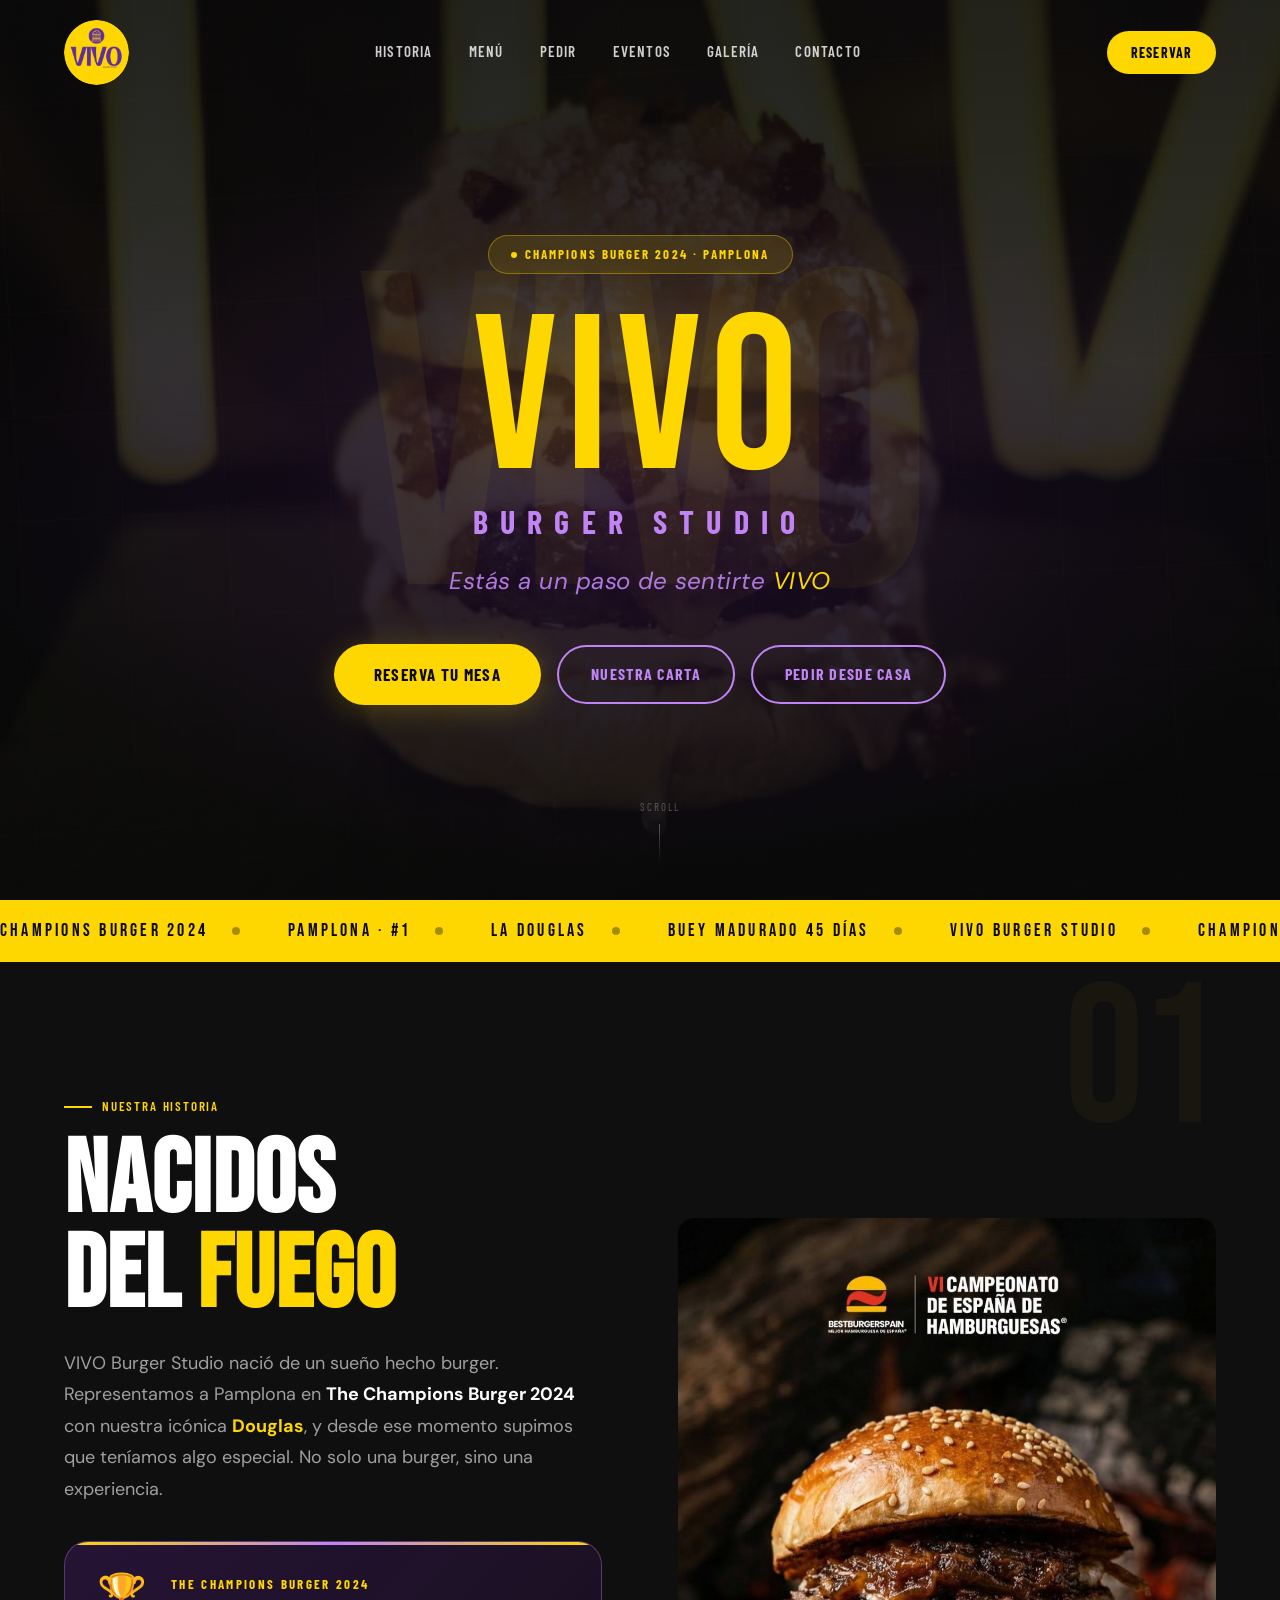
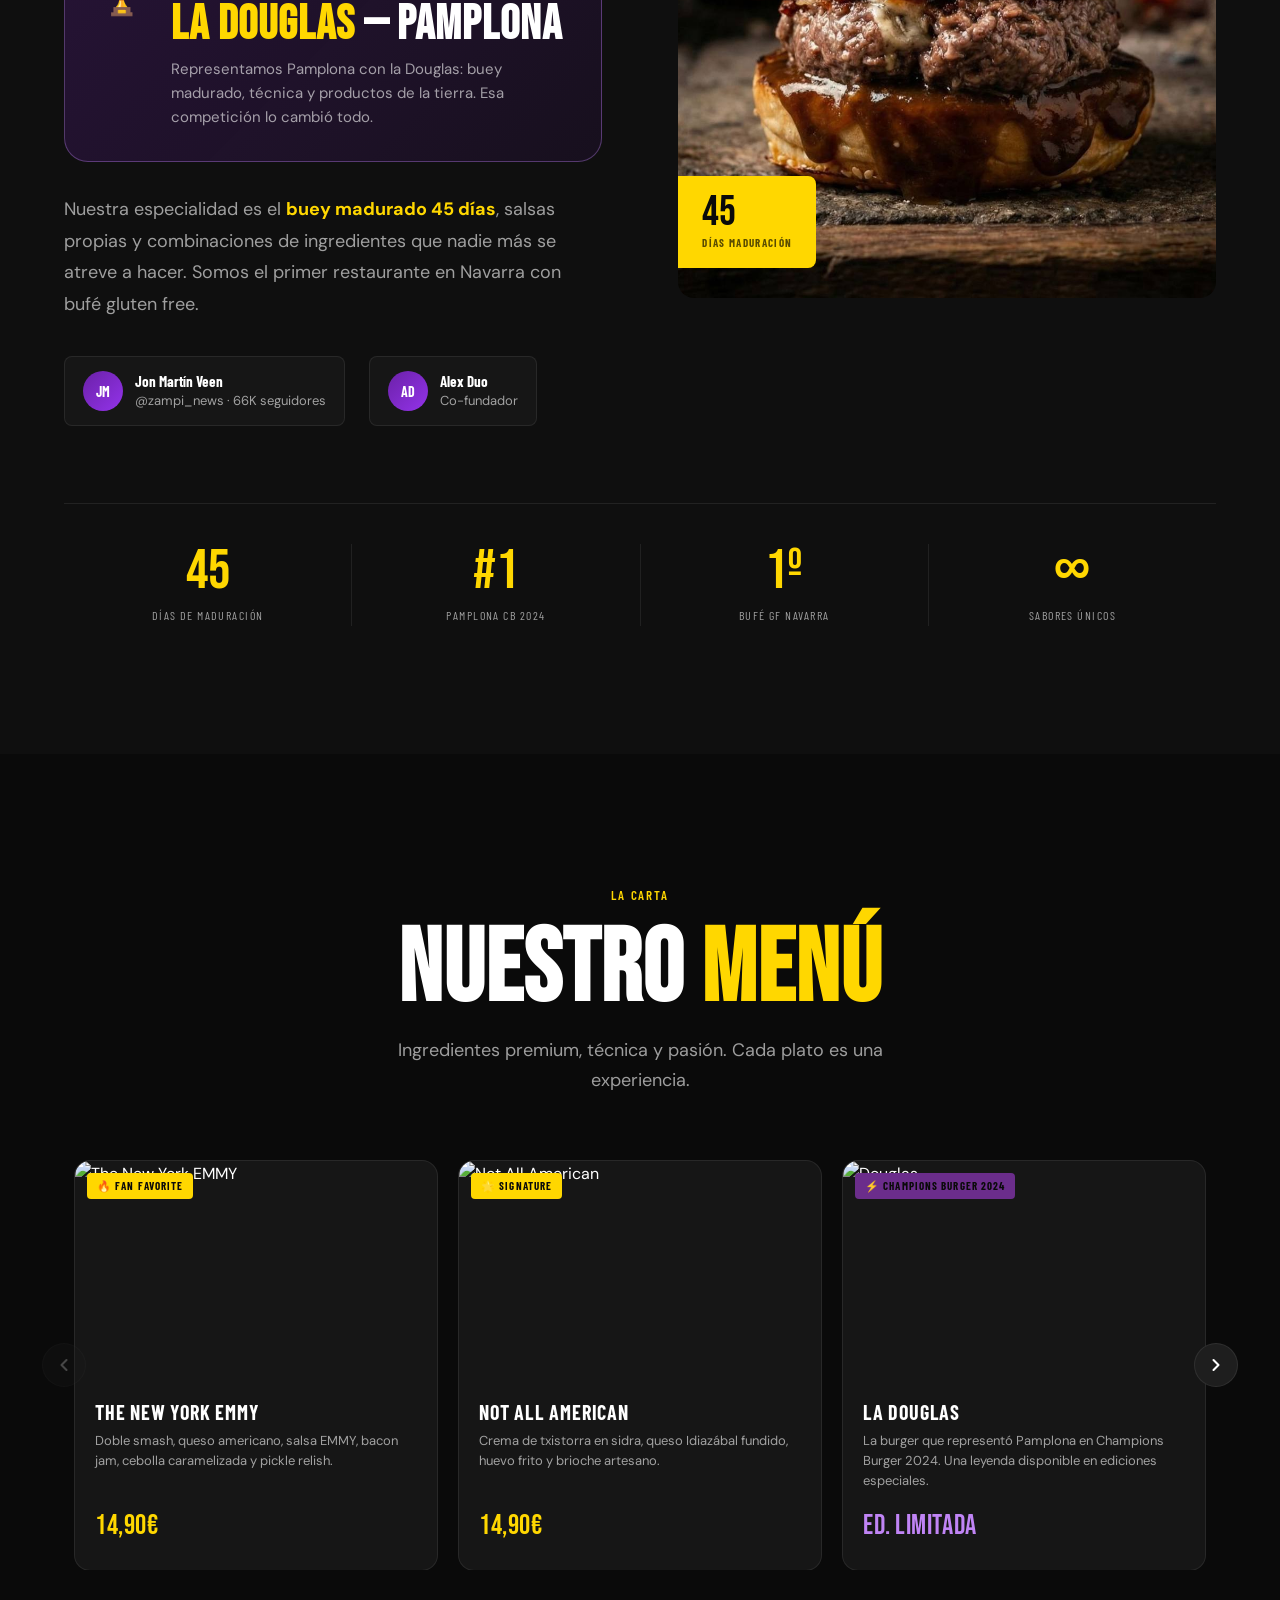
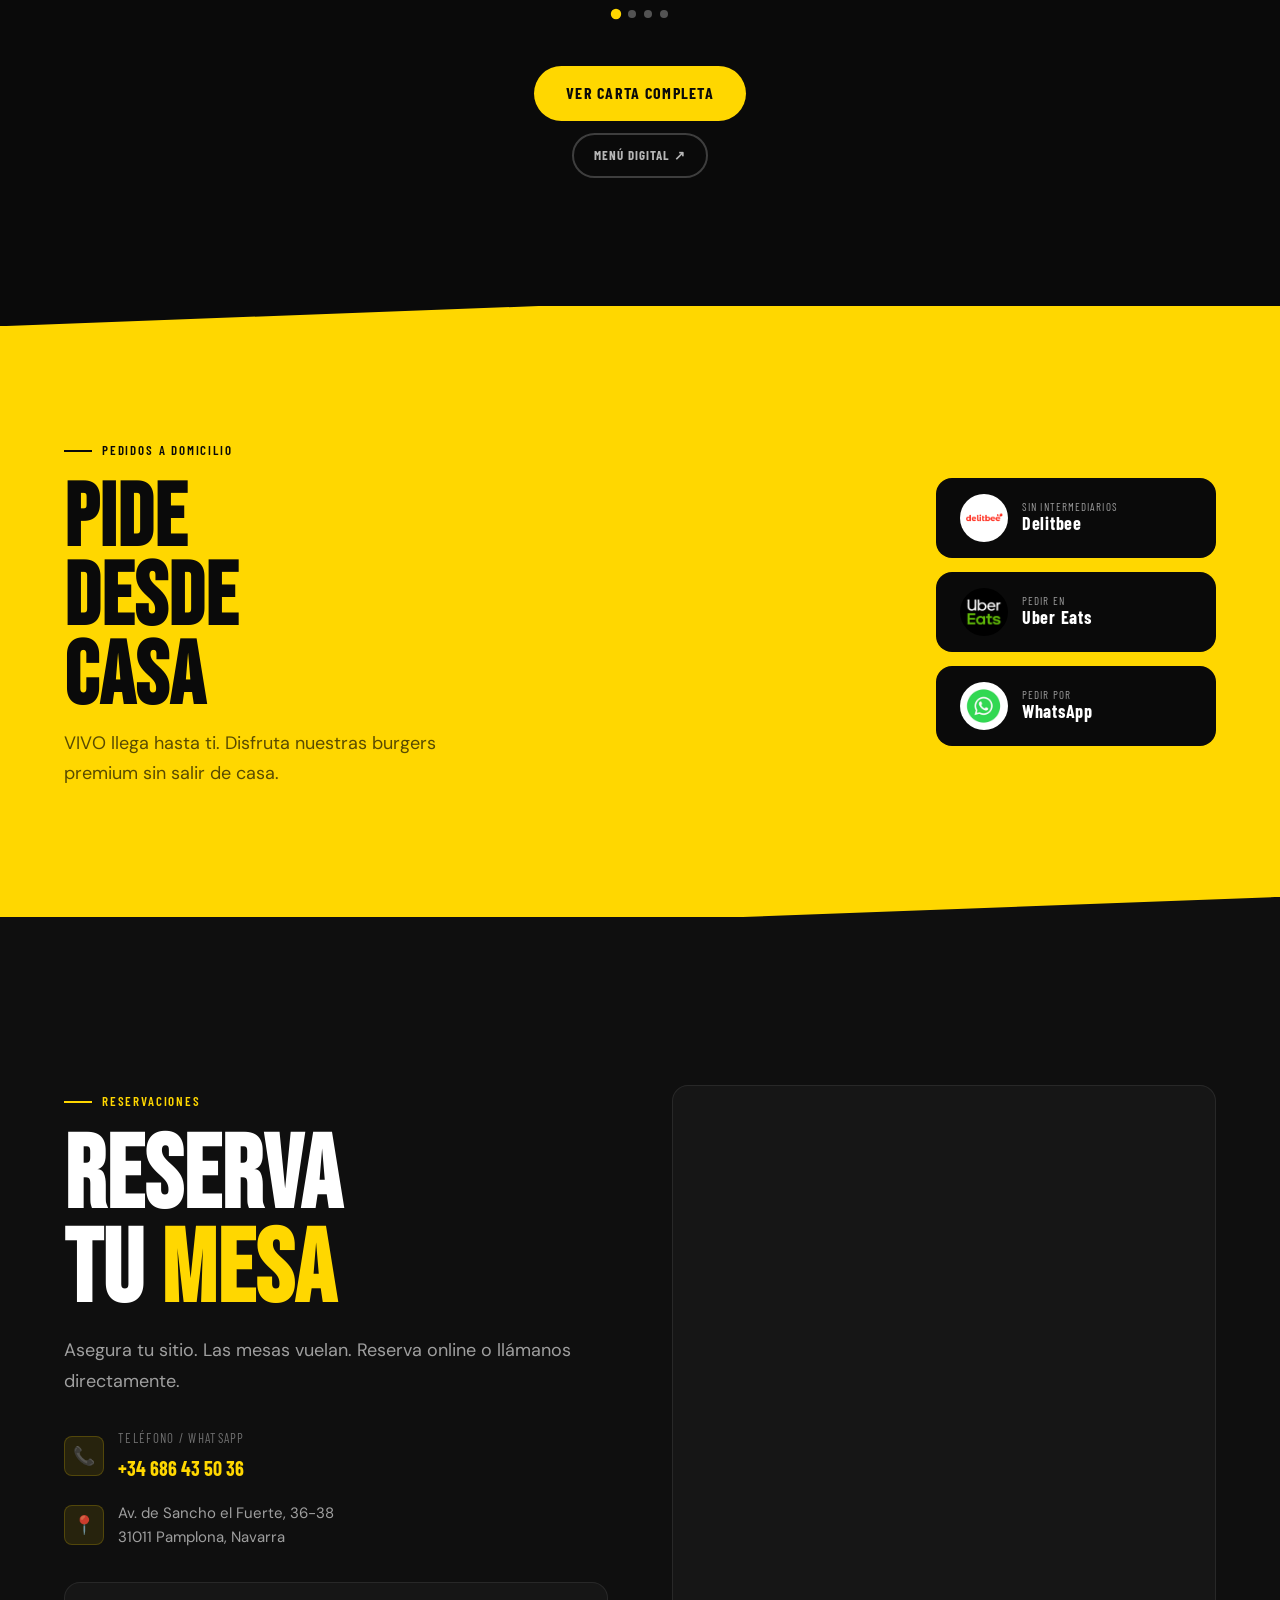
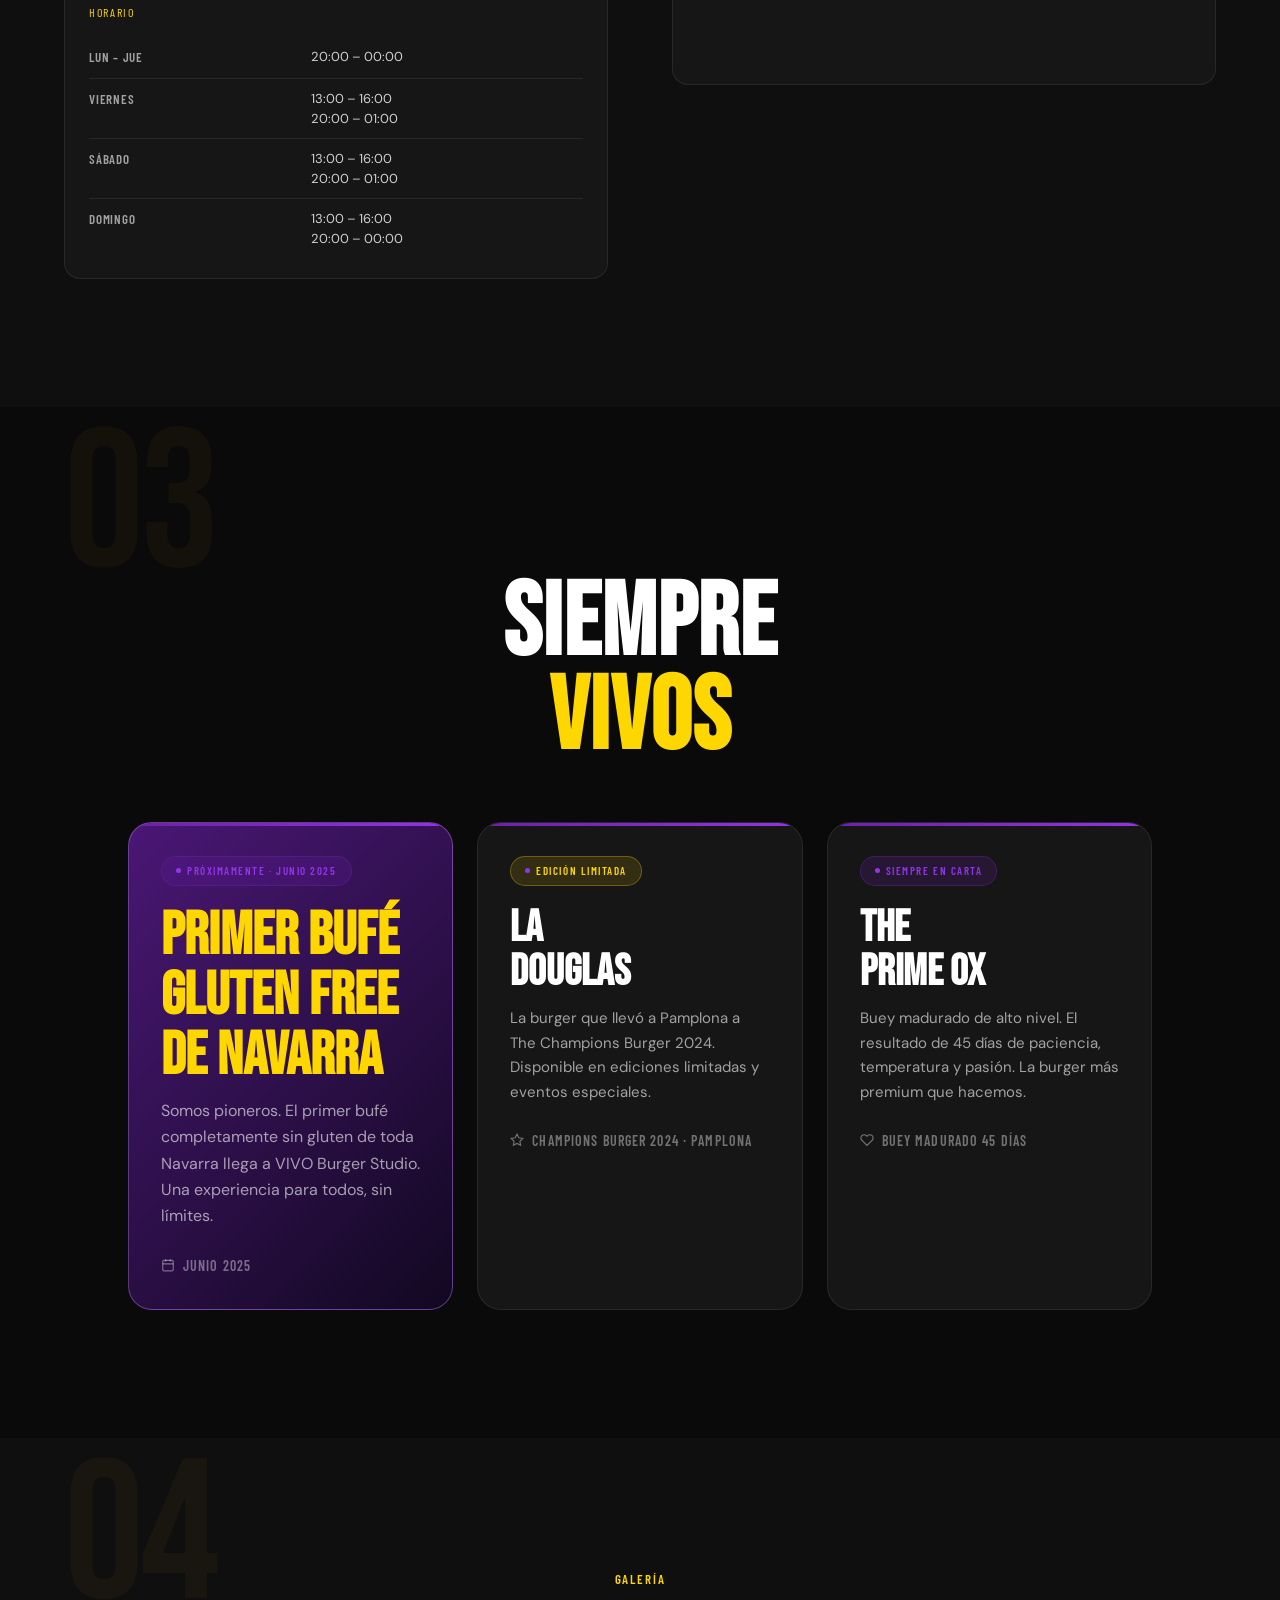
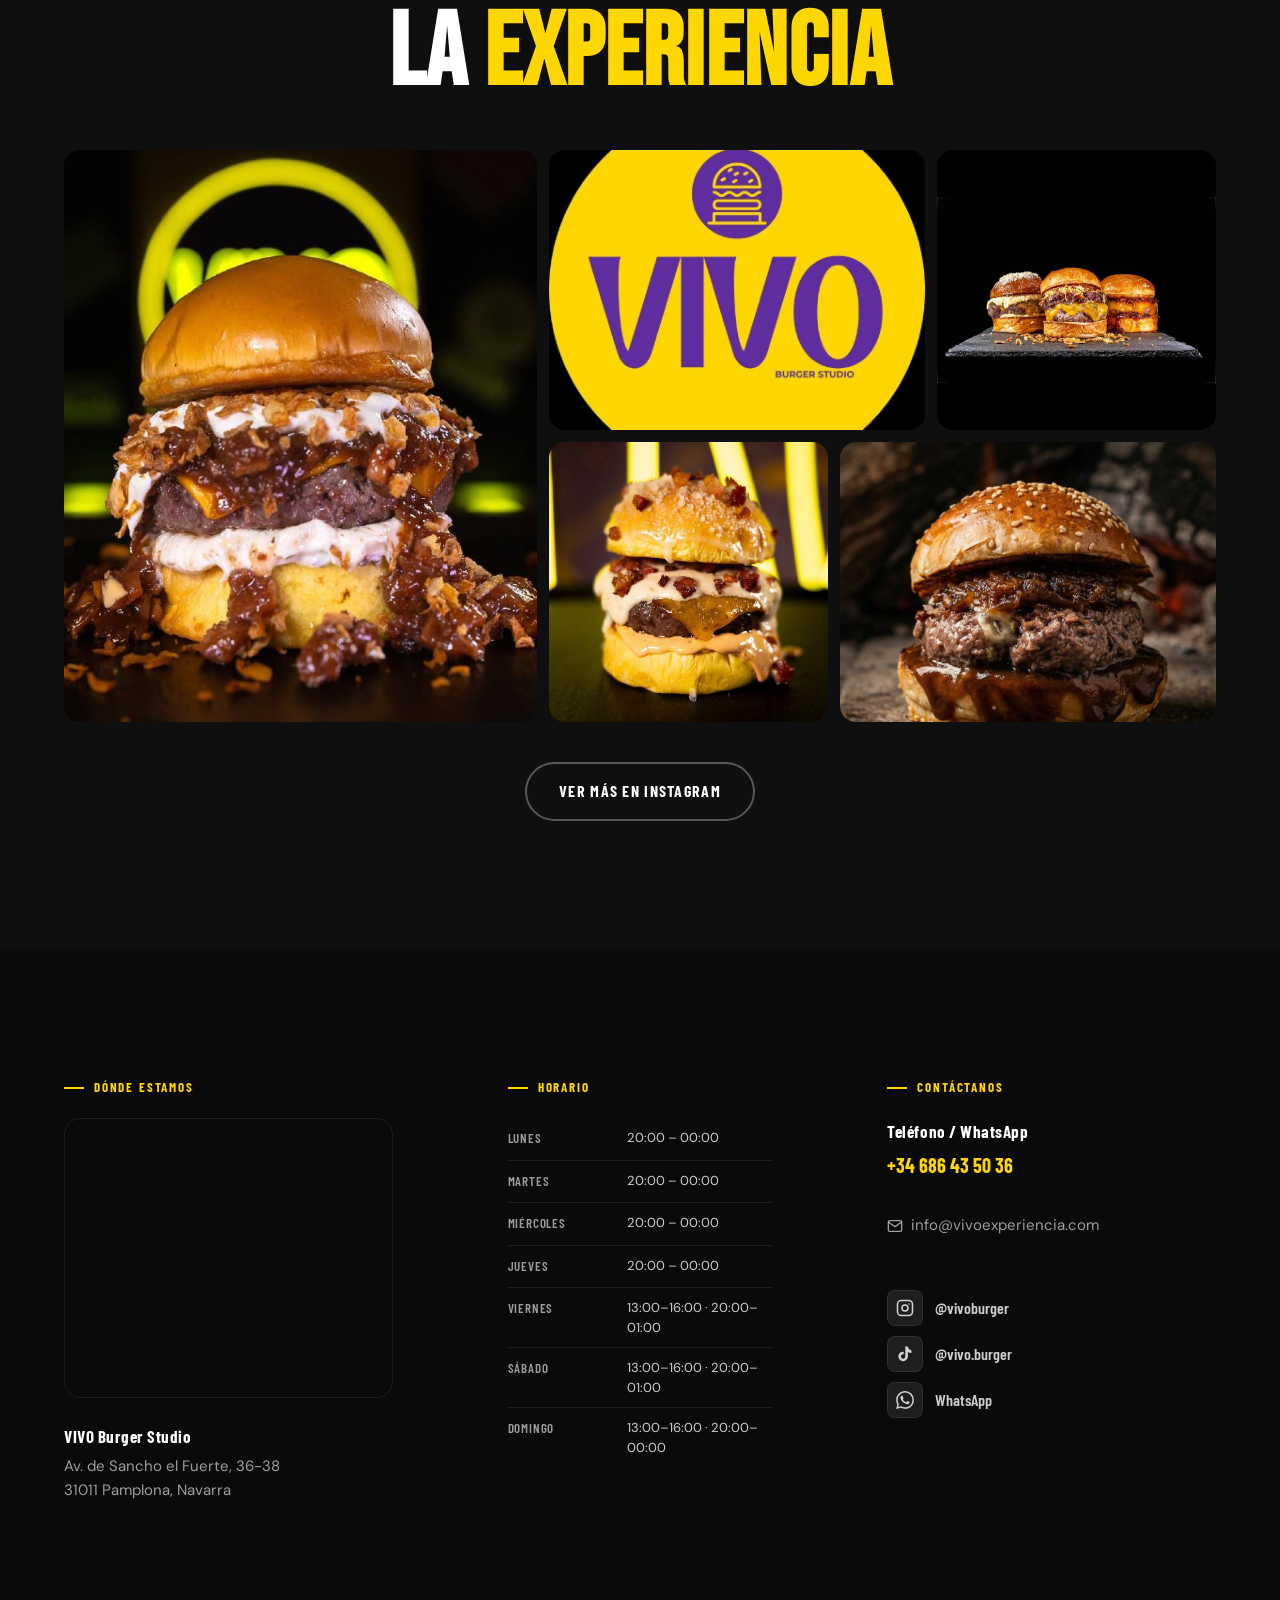
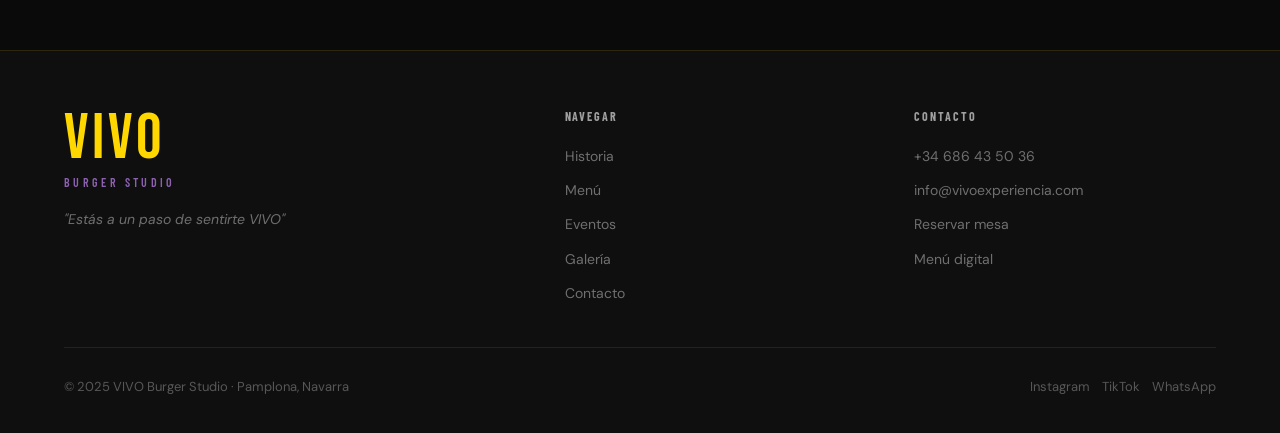
==== commit 8ad7b905: "Rediseño visual moderno — foto hero, marquee champions, tipografía editorial - Hero: fondo fotográfi" ====
--- a/index.html
+++ b/index.html
@@ -67,6 +67,11 @@
 
     <!-- ── Hero ────────────────────────────────── -->
     <section class="hero" id="inicio" aria-label="Bienvenida">
+      <!-- Photo background -->
+      <div class="hero-photo-bg" aria-hidden="true">
+        <img src="assets/images/photo_5938214834652515582_x.jpg" alt="">
+      </div>
+
       <div class="hero-bg-text" aria-hidden="true">VIVO</div>
 
       <div class="hero-content">
@@ -103,8 +108,26 @@
       </div>
     </section>
 
+    <!-- ── Champions Award Strip ─────────────── -->
+    <div class="champions-strip" aria-label="Champions Burger 2024">
+      <div class="champions-strip-track" aria-hidden="true">
+        <!-- Duplicate items for seamless loop -->
+        <div class="champions-strip-item"><span class="champions-strip-text">Champions Burger 2024</span><span class="champions-strip-star"></span></div>
+        <div class="champions-strip-item"><span class="champions-strip-text">Pamplona · #1</span><span class="champions-strip-star"></span></div>
+        <div class="champions-strip-item"><span class="champions-strip-text">La Douglas</span><span class="champions-strip-star"></span></div>
+        <div class="champions-strip-item"><span class="champions-strip-text">Buey madurado 45 días</span><span class="champions-strip-star"></span></div>
+        <div class="champions-strip-item"><span class="champions-strip-text">VIVO Burger Studio</span><span class="champions-strip-star"></span></div>
+        <div class="champions-strip-item"><span class="champions-strip-text">Champions Burger 2024</span><span class="champions-strip-star"></span></div>
+        <div class="champions-strip-item"><span class="champions-strip-text">Pamplona · #1</span><span class="champions-strip-star"></span></div>
+        <div class="champions-strip-item"><span class="champions-strip-text">La Douglas</span><span class="champions-strip-star"></span></div>
+        <div class="champions-strip-item"><span class="champions-strip-text">Buey madurado 45 días</span><span class="champions-strip-star"></span></div>
+        <div class="champions-strip-item"><span class="champions-strip-text">VIVO Burger Studio</span><span class="champions-strip-star"></span></div>
+      </div>
+    </div>
+
     <!-- ── Historia ─────────────────────────────── -->
-    <section class="story" id="historia" aria-label="Nuestra historia">
+    <section class="story" id="historia" aria-label="Nuestra historia" style="position:relative;overflow:hidden;">
+      <span class="story-section-label" aria-hidden="true">01</span>
       <div class="story-inner">
         <div class="story-text">
           <p class="section-label reveal">Nuestra Historia</p>
@@ -119,10 +142,13 @@
             supimos que teníamos algo especial. No solo una burger, sino una experiencia.
           </p>
 
-          <div class="story-callout reveal reveal-delay-2">
-            <p class="callout-title">The Champions Burger 2024</p>
-            <p>Representamos Pamplona con la <strong>Douglas</strong> — una creación que combinó
-            técnica, pasión y productos de la tierra. Esa competición lo cambió todo.</p>
+          <div class="award-card reveal reveal-delay-2">
+            <div class="award-card-trophy" aria-hidden="true">🏆</div>
+            <div class="award-card-body">
+              <p class="award-card-title">The Champions Burger 2024</p>
+              <h3 class="award-card-headline"><em>La Douglas</em> — Pamplona</h3>
+              <p class="award-card-desc">Representamos Pamplona con la Douglas: buey madurado, técnica y productos de la tierra. Esa competición lo cambió todo.</p>
+            </div>
           </div>
 
           <p class="story-body reveal reveal-delay-3">
@@ -188,7 +214,7 @@
     </section>
 
     <!-- ── Menú ──────────────────────────────────── -->
-    <section class="menu" id="menu" aria-label="Menú">
+    <section class="menu" id="menu" aria-label="Menú" style="position:relative;overflow:hidden;">
       <div class="container">
         <header class="menu-header">
           <p class="section-label reveal">La Carta</p>
@@ -447,7 +473,8 @@
     </section>
 
     <!-- ── Eventos ────────────────────────────── -->
-    <section class="events" id="eventos" aria-label="Eventos y novedades">
+    <section class="events" id="eventos" aria-label="Eventos y novedades" style="position:relative;overflow:hidden;">
+      <span class="story-section-label" aria-hidden="true" style="right:auto;left:var(--container-px);">03</span>
       <div class="container">
         <header class="events-header">
           <p class="section-label reveal">Eventos & Novedades</p>
@@ -504,7 +531,8 @@
     </section>
 
     <!-- ── Galería ────────────────────────────── -->
-    <section class="gallery" id="galeria" aria-label="Galería de fotos">
+    <section class="gallery" id="galeria" aria-label="Galería de fotos" style="position:relative;overflow:hidden;">
+      <span class="story-section-label" aria-hidden="true" style="right:auto;left:var(--container-px);">04</span>
       <header class="gallery-header">
         <p class="section-label reveal">Galería</p>
         <h2 class="section-title reveal reveal-delay-1">La <span>Experiencia</span></h2>
--- a/assets/css/styles.css
+++ b/assets/css/styles.css
@@ -25,6 +25,7 @@
   --white-60:     rgba(255, 255, 255, 0.60);
   --white-30:     rgba(255, 255, 255, 0.30);
   --white-10:     rgba(255, 255, 255, 0.08);
+  --white-40:     rgba(255, 255, 255, 0.40);
 
   /* Typography */
   --font-display:   'Bebas Neue', sans-serif;
@@ -117,8 +118,8 @@
 
 .section-title {
   font-family: var(--font-display);
-  font-size: clamp(50px, 7vw, 90px);
-  line-height: 0.95;
+  font-size: clamp(56px, 8vw, 110px);
+  line-height: 0.92;
   letter-spacing: 0.01em;
   text-transform: uppercase;
   color: var(--white);
@@ -422,26 +423,47 @@
   overflow: hidden;
 }
 
-/* Diagonal grid background */
+/* Subtle noise overlay for cinematic texture */
 .hero::before {
   content: '';
   position: absolute;
   inset: 0;
   background-image:
-    linear-gradient(rgba(255,215,0,0.03) 1px, transparent 1px),
-    linear-gradient(90deg, rgba(255,215,0,0.03) 1px, transparent 1px);
-  background-size: 60px 60px;
-  transform: rotate(-5deg) scale(1.2);
+    linear-gradient(rgba(255,215,0,0.025) 1px, transparent 1px),
+    linear-gradient(90deg, rgba(255,215,0,0.025) 1px, transparent 1px);
+  background-size: 80px 80px;
+  transform: rotate(-3deg) scale(1.3);
   pointer-events: none;
-}
-
-/* Purple radial glow */
+  z-index: 1;
+}
+
+/* Dark gradient over photo */
 .hero::after {
   content: '';
   position: absolute;
   inset: 0;
-  background: radial-gradient(ellipse 70% 60% at 50% 60%, rgba(107,33,168,0.15) 0%, transparent 70%);
+  background:
+    radial-gradient(ellipse 80% 60% at 50% 55%, rgba(107,33,168,0.18) 0%, transparent 70%),
+    linear-gradient(to bottom, rgba(10,10,10,0.55) 0%, rgba(10,10,10,0.30) 40%, rgba(10,10,10,0.75) 100%);
   pointer-events: none;
+  z-index: 1;
+}
+
+/* Photo background */
+.hero-photo-bg {
+  position: absolute;
+  inset: 0;
+  z-index: 0;
+}
+
+.hero-photo-bg img {
+  width: 100%;
+  height: 100%;
+  object-fit: cover;
+  object-position: center 30%;
+  opacity: 0.22;
+  filter: contrast(1.15) saturate(0.6);
+  display: block;
 }
 
 .hero-bg-text {
@@ -451,17 +473,18 @@
   transform: translate(-50%, -50%);
   font-family: var(--font-display);
   font-size: clamp(200px, 35vw, 500px);
-  color: rgba(255, 215, 0, 0.035);
+  color: rgba(255, 215, 0, 0.05);
   letter-spacing: -0.02em;
   white-space: nowrap;
   pointer-events: none;
   user-select: none;
   line-height: 1;
+  z-index: 2;
 }
 
 .hero-content {
   position: relative;
-  z-index: 2;
+  z-index: 3;
   text-align: center;
   padding: 120px var(--container-px) 80px;
   display: flex;
@@ -474,17 +497,19 @@
   display: inline-flex;
   align-items: center;
   gap: 8px;
-  background: var(--yellow-dim);
-  border: 1px solid rgba(255,215,0,0.25);
+  background: rgba(255,215,0,0.12);
+  border: 1px solid rgba(255,215,0,0.35);
   border-radius: var(--r-pill);
-  padding: 6px 18px;
-  font-family: var(--font-condensed);
-  font-weight: 600;
-  font-size: 12px;
-  letter-spacing: 0.14em;
+  padding: 8px 22px;
+  font-family: var(--font-condensed);
+  font-weight: 700;
+  font-size: 13px;
+  letter-spacing: 0.16em;
   text-transform: uppercase;
   color: var(--yellow);
   margin-bottom: 28px;
+  backdrop-filter: blur(8px);
+  -webkit-backdrop-filter: blur(8px);
 
   opacity: 0;
   transform: translateY(12px) scale(0.97);
@@ -535,11 +560,12 @@
 
 .hero-tagline {
   font-family: var(--font-body);
-  font-size: clamp(17px, 2.2vw, 22px);
-  color: #c084f5;
-  letter-spacing: 0.01em;
-  margin-bottom: 40px;
+  font-size: clamp(18px, 2.5vw, 24px);
+  color: rgba(192,132,245,0.9);
+  letter-spacing: 0.02em;
+  margin-bottom: 44px;
   font-style: italic;
+  text-shadow: 0 0 40px rgba(192,132,245,0.3);
 
   opacity: 0;
 }
@@ -626,6 +652,7 @@
   align-items: center;
   gap: 8px;
   opacity: 0;
+  z-index: 3;
 }
 
 .hero-scroll span {
@@ -1218,6 +1245,7 @@
 .events-header {
   text-align: center;
   margin-bottom: 56px;
+  padding: 0 var(--container-px);
 }
 
 .events-header .section-label {
@@ -1572,9 +1600,9 @@
 
 /* ── Footer ─────────────────────────────────── */
 .footer {
-  background: var(--black);
-  border-top: 1px solid var(--white-10);
-  padding: 48px var(--container-px) 36px;
+  background: var(--black-1);
+  border-top: 1px solid rgba(255,215,0,0.12);
+  padding: 56px var(--container-px) 36px;
 }
 
 .footer-inner {
@@ -1589,7 +1617,7 @@
 
 .footer-brand .vivo {
   font-family: var(--font-display);
-  font-size: 40px;
+  font-size: clamp(48px, 5vw, 64px);
   color: var(--yellow);
   letter-spacing: 0.06em;
   line-height: 1;
@@ -1597,11 +1625,11 @@
 
 .footer-brand .burger-studio {
   font-family: var(--font-condensed);
-  font-size: 11px;
+  font-size: 12px;
   font-weight: 600;
-  letter-spacing: 0.24em;
-  text-transform: uppercase;
-  color: var(--white-60);
+  letter-spacing: 0.28em;
+  text-transform: uppercase;
+  color: rgba(192,132,245,0.7);
   margin-top: 2px;
 }
 
@@ -1805,6 +1833,183 @@
   .menu-grid {
     grid-template-columns: 1fr;
   }
+}
+
+/* ── Champions Award Strip ──────────────────── */
+.champions-strip {
+  background: var(--yellow);
+  overflow: hidden;
+  padding: 16px 0;
+  position: relative;
+  z-index: 10;
+}
+
+.champions-strip-track {
+  display: flex;
+  white-space: nowrap;
+  animation: marqueeScroll 28s linear infinite;
+  will-change: transform;
+}
+
+.champions-strip-track:hover {
+  animation-play-state: paused;
+}
+
+.champions-strip-item {
+  display: inline-flex;
+  align-items: center;
+  gap: 24px;
+  padding-right: 48px;
+  flex-shrink: 0;
+}
+
+.champions-strip-text {
+  font-family: var(--font-display);
+  font-size: clamp(14px, 2vw, 18px);
+  letter-spacing: 0.18em;
+  color: var(--black);
+  text-transform: uppercase;
+}
+
+.champions-strip-star {
+  width: 8px;
+  height: 8px;
+  background: rgba(0,0,0,0.35);
+  border-radius: 50%;
+  display: inline-block;
+  flex-shrink: 0;
+}
+
+@keyframes marqueeScroll {
+  from { transform: translateX(0); }
+  to   { transform: translateX(-50%); }
+}
+
+/* ── Story Section — editorial ──────────────── */
+.story-section-label {
+  font-family: var(--font-display);
+  font-size: clamp(120px, 18vw, 200px);
+  color: rgba(255,215,0,0.04);
+  line-height: 0.8;
+  letter-spacing: -0.02em;
+  pointer-events: none;
+  user-select: none;
+  position: absolute;
+  top: 20px;
+  right: var(--container-px);
+  z-index: 0;
+  display: block;
+}
+
+/* ── Award Card (Champions 2024) ────────────── */
+.award-card {
+  background: linear-gradient(135deg, rgba(107,33,168,0.25) 0%, rgba(74,23,117,0.15) 100%);
+  border: 1px solid rgba(192,132,245,0.35);
+  border-radius: var(--r-xl);
+  padding: 32px;
+  margin: 32px 0;
+  display: flex;
+  gap: 24px;
+  align-items: flex-start;
+  position: relative;
+  overflow: hidden;
+}
+
+.award-card::before {
+  content: '';
+  position: absolute;
+  top: 0;
+  left: 0;
+  right: 0;
+  height: 3px;
+  background: linear-gradient(90deg, var(--yellow), #c084f5, var(--yellow));
+}
+
+.award-card-trophy {
+  font-size: 40px;
+  flex-shrink: 0;
+  line-height: 1;
+}
+
+.award-card-body {
+  flex: 1;
+}
+
+.award-card-title {
+  font-family: var(--font-condensed);
+  font-weight: 700;
+  font-size: 13px;
+  letter-spacing: 0.18em;
+  text-transform: uppercase;
+  color: var(--yellow);
+  margin-bottom: 6px;
+}
+
+.award-card-headline {
+  font-family: var(--font-display);
+  font-size: clamp(28px, 4vw, 48px);
+  color: var(--white);
+  line-height: 0.95;
+  letter-spacing: 0.02em;
+  margin-bottom: 10px;
+}
+
+.award-card-headline em {
+  color: var(--yellow);
+  font-style: normal;
+}
+
+.award-card-desc {
+  font-size: 15px;
+  color: var(--white-60);
+  line-height: 1.6;
+}
+
+/* ── Section editorial numbers ──────────────── */
+.section-title-wrap {
+  position: relative;
+}
+
+.section-index {
+  font-family: var(--font-display);
+  font-size: clamp(80px, 14vw, 160px);
+  color: rgba(255,215,0,0.045);
+  line-height: 0.8;
+  letter-spacing: -0.03em;
+  pointer-events: none;
+  user-select: none;
+  display: block;
+  margin-bottom: -30px;
+}
+
+/* ── Enhanced events section ────────────────── */
+.events-grid {
+  padding: 0 var(--container-px);
+  max-width: var(--max-width);
+  margin: 0 auto;
+}
+
+.event-card.featured {
+  background: linear-gradient(135deg, var(--purple-dark) 0%, #120821 100%);
+  border-color: rgba(192,132,245,0.4);
+  grid-column: span 1;
+}
+
+.event-card.featured .event-title {
+  font-size: clamp(36px, 5.5vw, 60px);
+  color: var(--yellow);
+}
+
+.event-card.featured .event-desc {
+  font-size: 16px;
+}
+
+/* ── Horizontal rule divider ────────────────── */
+.section-divider {
+  width: 100%;
+  height: 1px;
+  background: linear-gradient(90deg, transparent, var(--white-10) 20%, var(--yellow-dim) 50%, var(--white-10) 80%, transparent);
+  margin: 0;
 }
 
 /* ══════════════════════════════════════════════
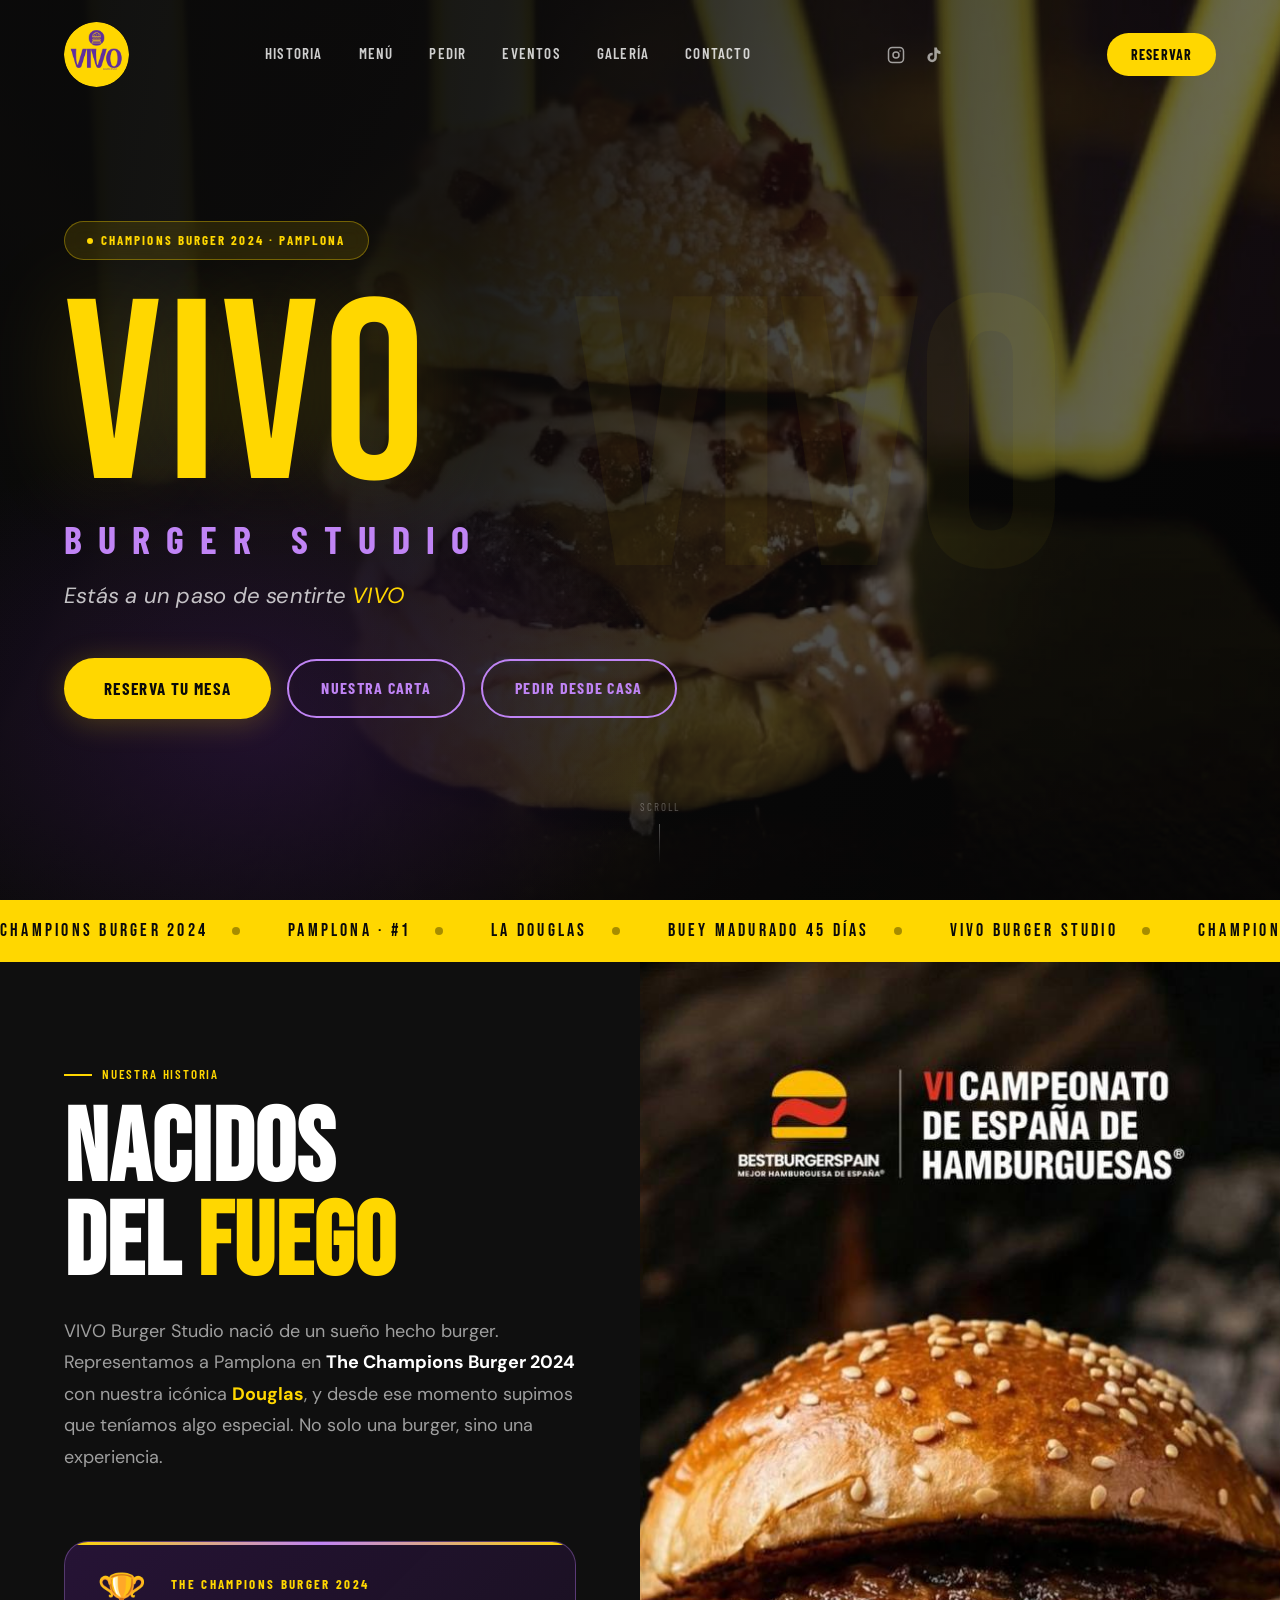
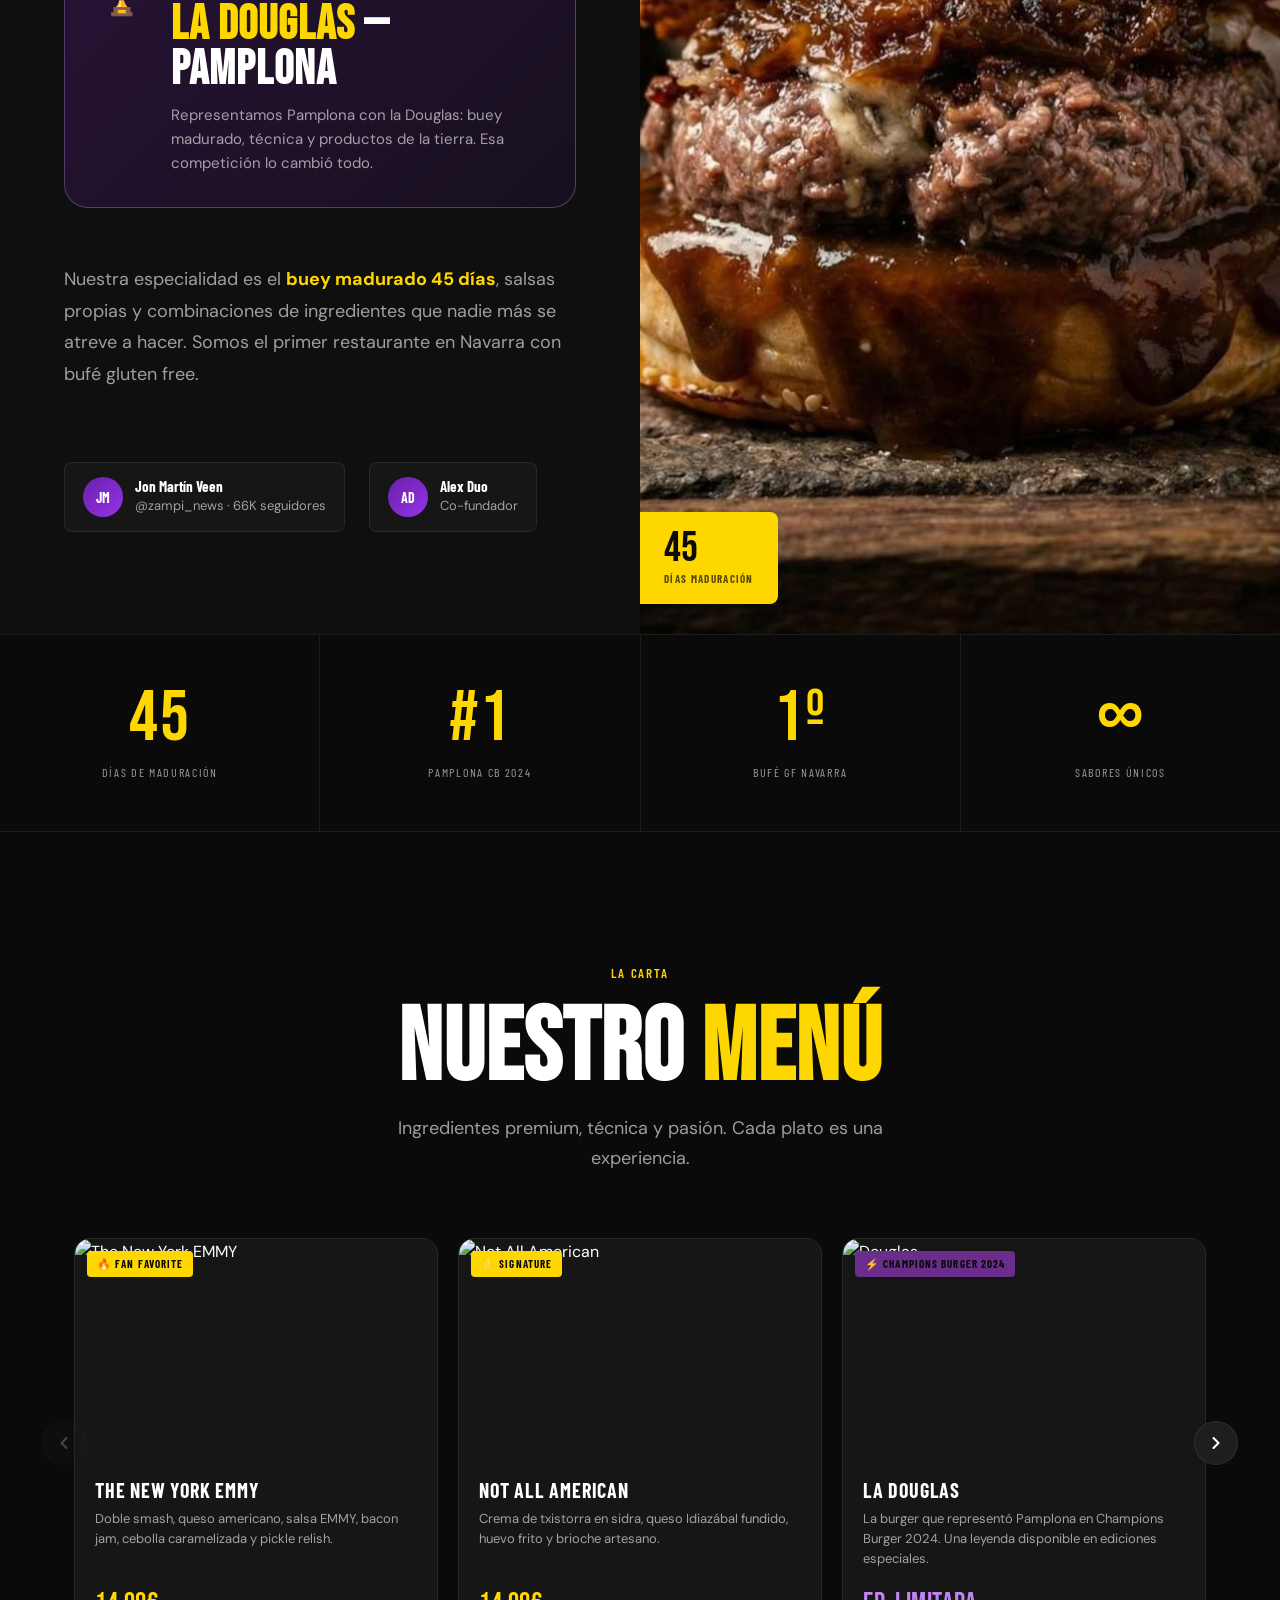
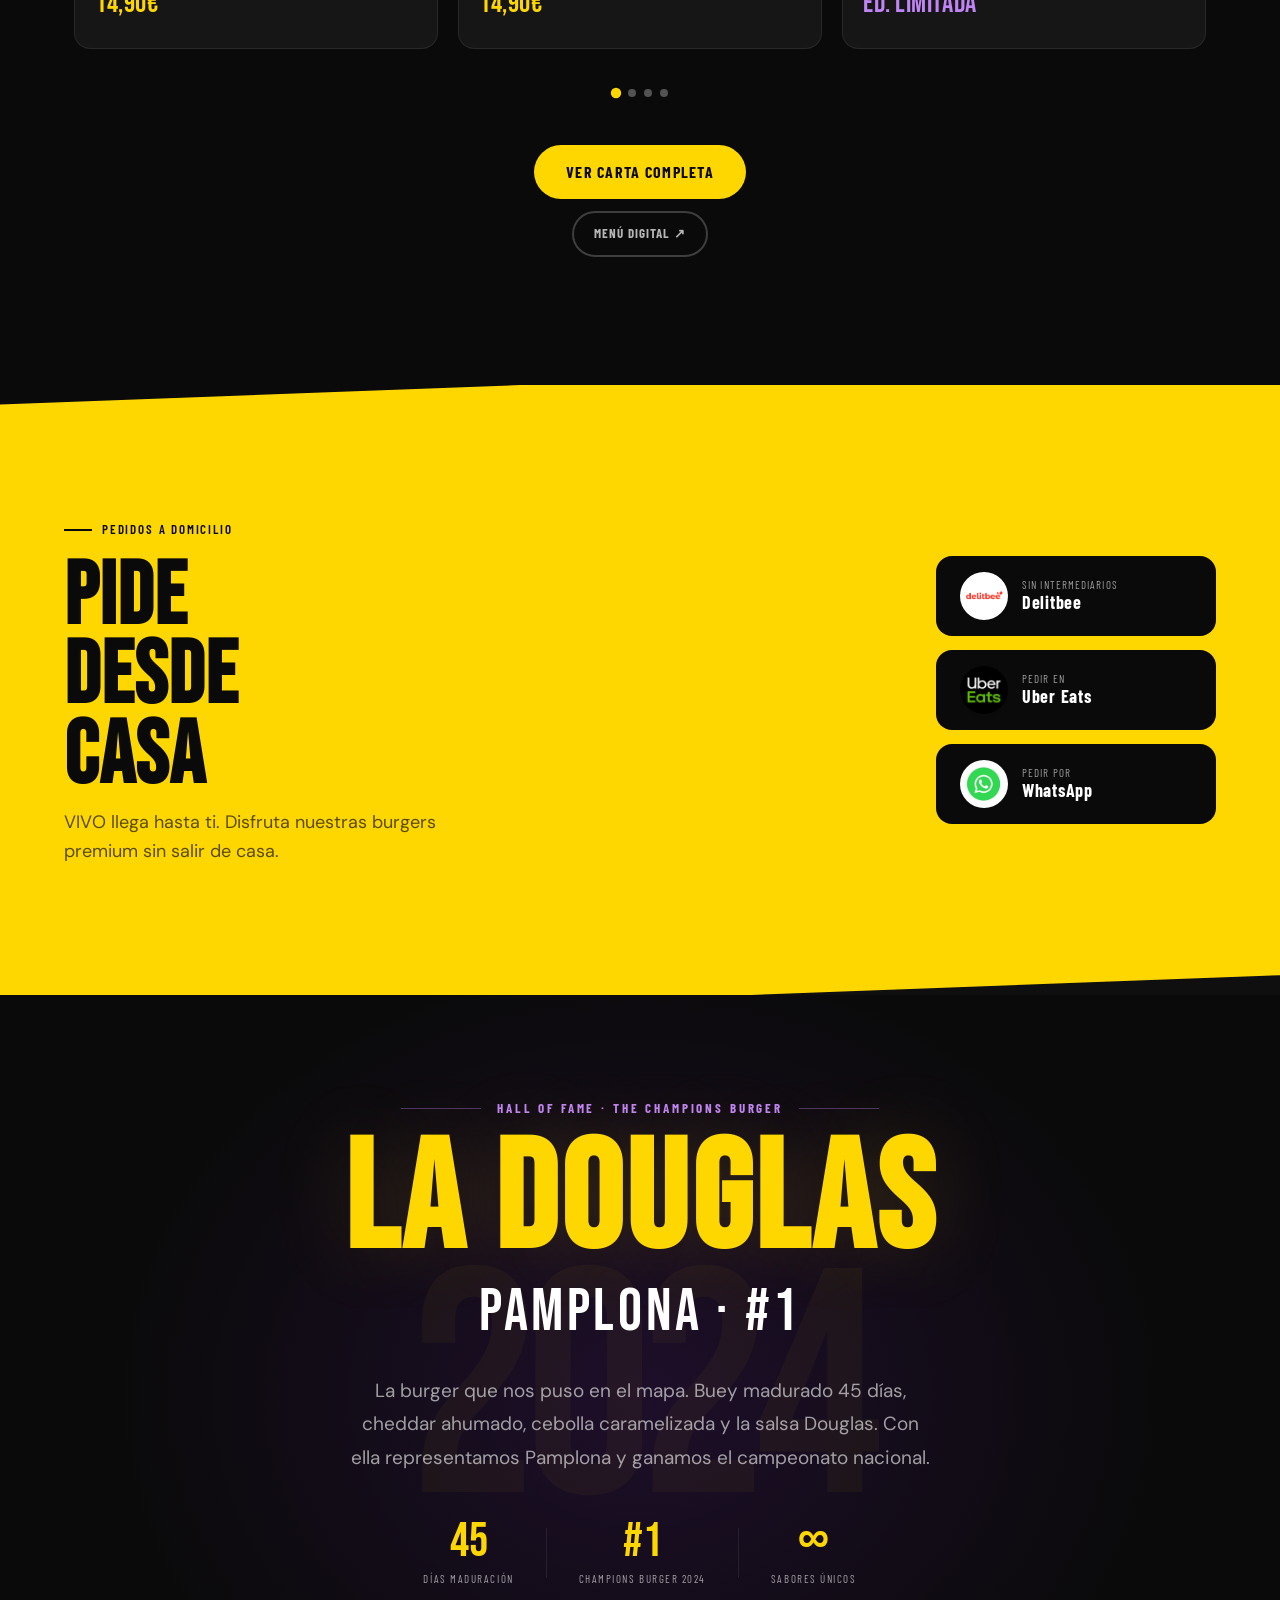
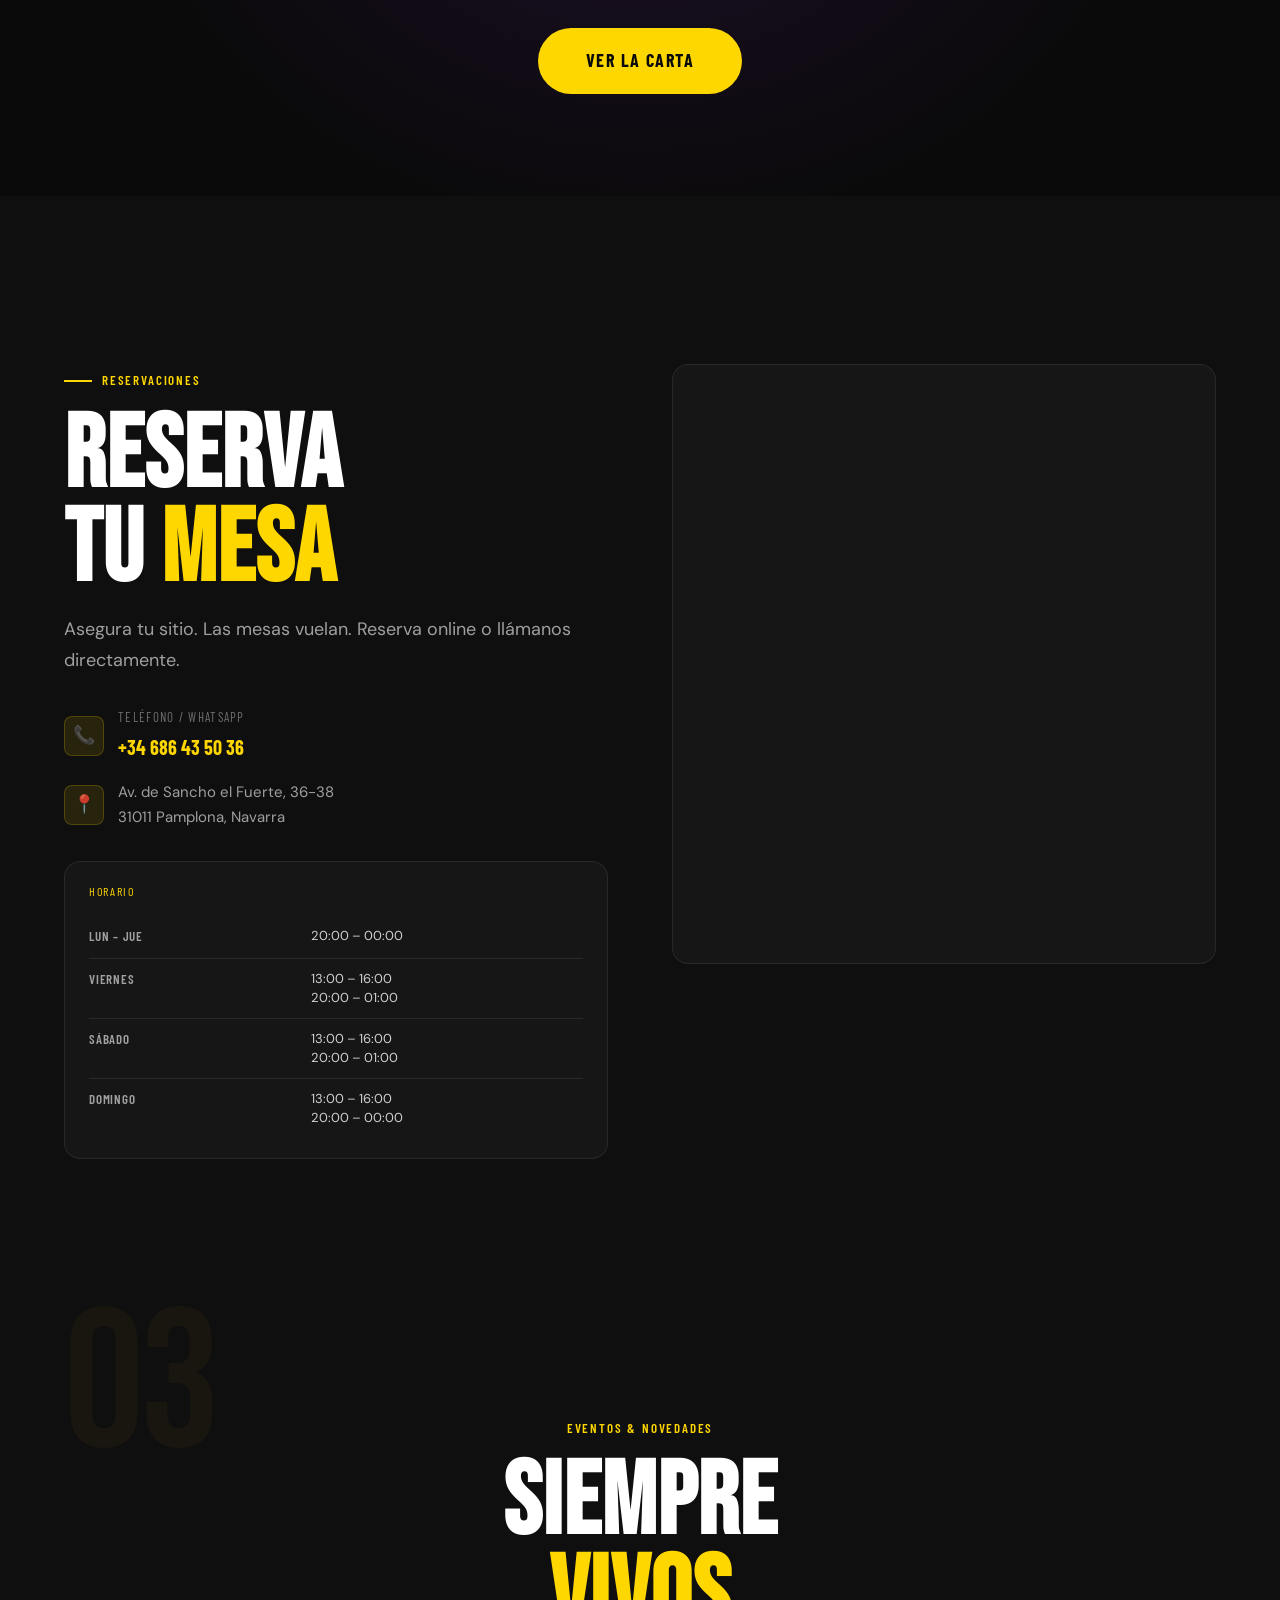
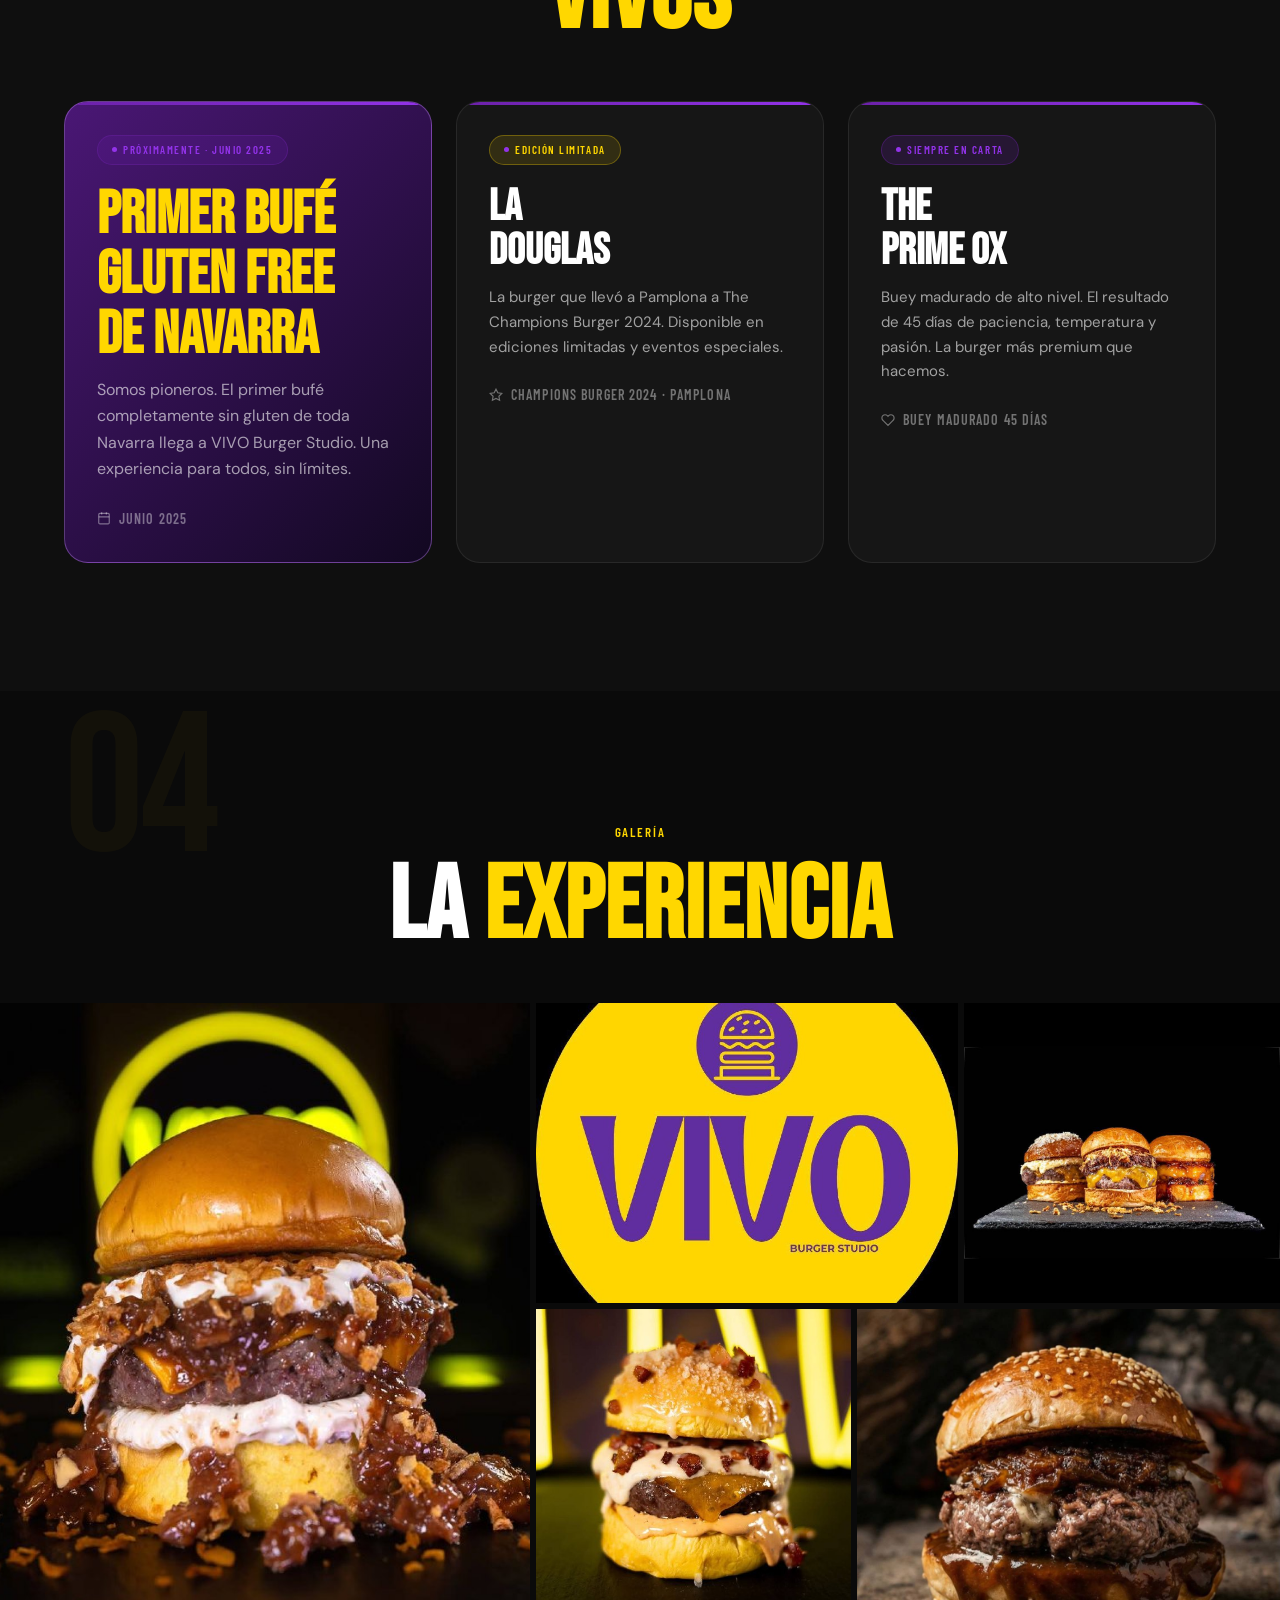
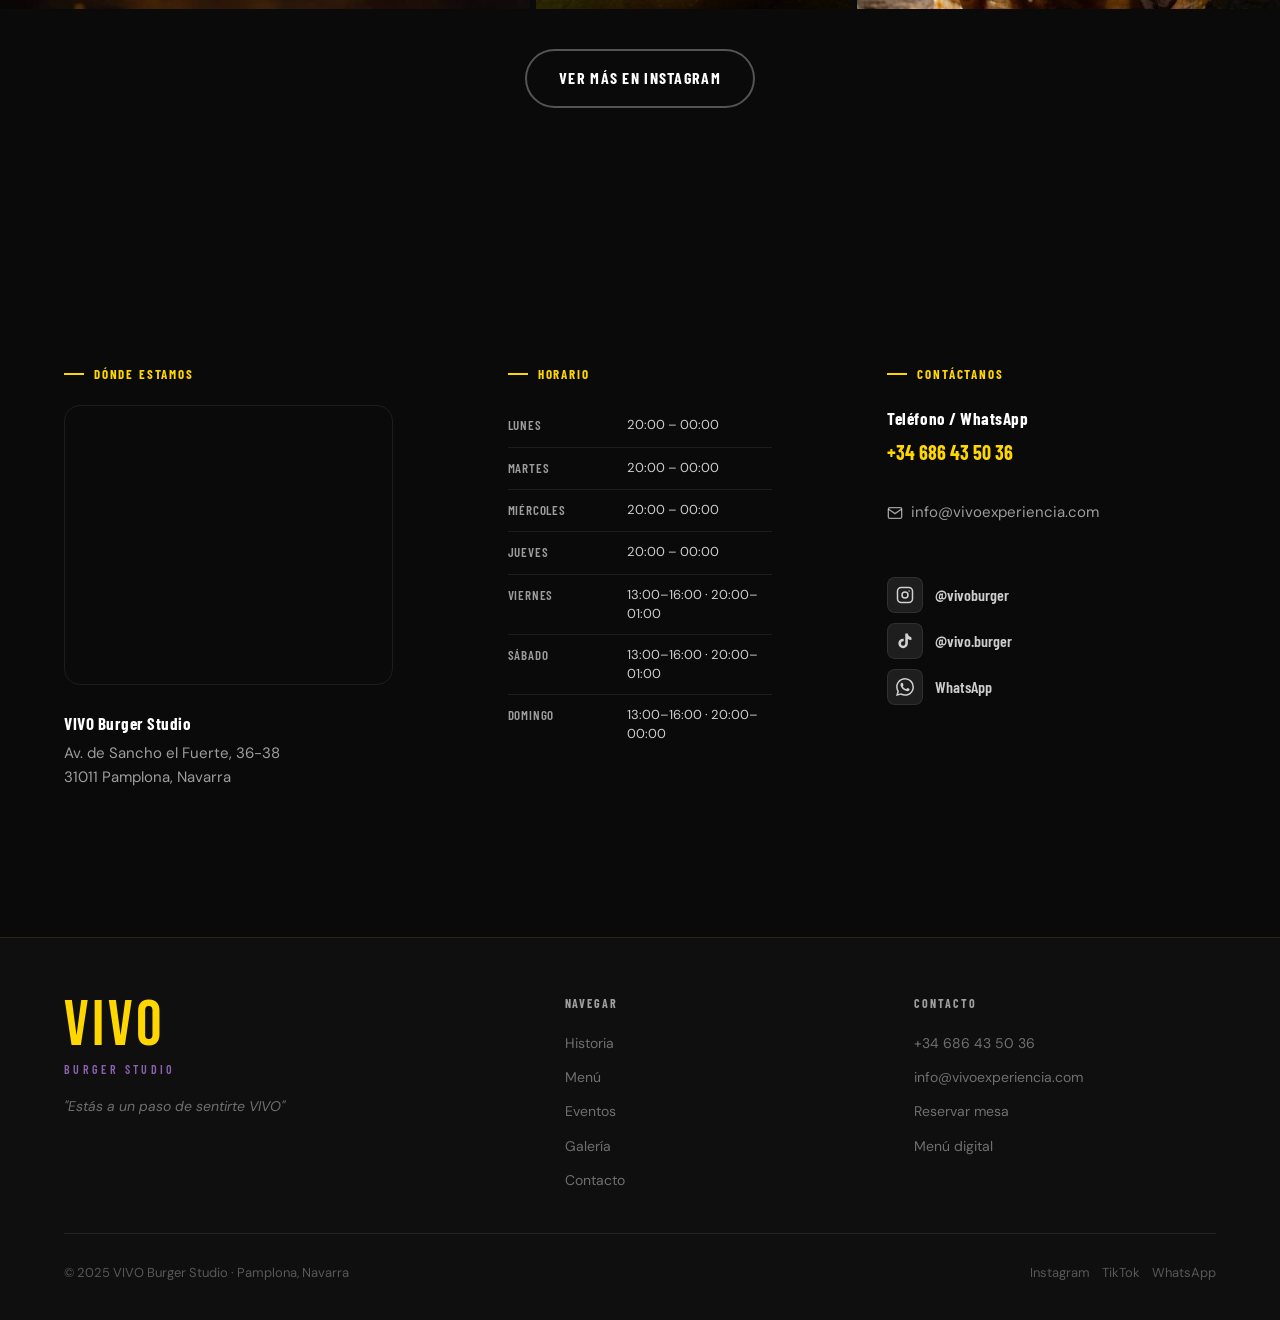
==== commit 14048205: "Clonar diseño editorial de eatjenkins.com — layout full-bleed premium Hero: - Texto alineado a la iz" ====
--- a/index.html
+++ b/index.html
@@ -38,6 +38,15 @@
       <li><a href="#galeria">Galería</a></li>
       <li><a href="#contacto">Contacto</a></li>
     </ul>
+
+    <div class="nav-socials" aria-label="Redes sociales">
+      <a href="https://www.instagram.com/vivoburger/" target="_blank" rel="noopener" class="nav-social-link" aria-label="Instagram">
+        <svg width="18" height="18" fill="none" stroke="currentColor" stroke-width="2" viewBox="0 0 24 24" aria-hidden="true"><rect x="2" y="2" width="20" height="20" rx="5"/><circle cx="12" cy="12" r="4"/><circle cx="17.5" cy="6.5" r="1" fill="currentColor" stroke="none"/></svg>
+      </a>
+      <a href="https://www.tiktok.com/@vivo.burger" target="_blank" rel="noopener" class="nav-social-link" aria-label="TikTok">
+        <svg width="18" height="18" viewBox="0 0 24 24" fill="currentColor" aria-hidden="true"><path d="M19.59 6.69a4.83 4.83 0 01-3.77-4.25V2h-3.45v13.67a2.89 2.89 0 01-2.88 2.5 2.89 2.89 0 01-2.89-2.89 2.89 2.89 0 012.89-2.89c.28 0 .54.04.79.1V9.01a6.27 6.27 0 00-.79-.05 6.34 6.34 0 00-6.34 6.34 6.34 6.34 0 006.34 6.34 6.34 6.34 0 006.33-6.34V9.28a8.16 8.16 0 004.77 1.52V7.36a4.85 4.85 0 01-1-.67z"/></svg>
+      </a>
+    </div>
 
     <a href="https://restaurante.covermanager.com/vivo-burger/" target="_blank" rel="noopener" class="btn btn-yellow nav-cta">
       Reservar
@@ -190,25 +199,23 @@
         </div>
       </div>
 
-      <!-- Stats bar -->
-      <div class="container">
-        <div class="story-stats" id="story-stats">
-          <div class="stat reveal">
-            <span class="stat-number" data-from="0" data-to="45" data-suffix="">45</span>
-            <span class="stat-label">Días de maduración</span>
-          </div>
-          <div class="stat reveal reveal-delay-1">
-            <span class="stat-number" data-from="16" data-to="1" data-prefix="#">#1</span>
-            <span class="stat-label">Pamplona CB 2024</span>
-          </div>
-          <div class="stat reveal reveal-delay-2">
-            <span class="stat-number" data-from="20" data-to="1" data-suffix="º">1º</span>
-            <span class="stat-label">Bufé GF Navarra</span>
-          </div>
-          <div class="stat reveal reveal-delay-3">
-            <span class="stat-number" data-type="infinity">∞</span>
-            <span class="stat-label">Sabores únicos</span>
-          </div>
+      <!-- Stats bar — full width -->
+      <div class="story-stats" id="story-stats">
+        <div class="stat reveal">
+          <span class="stat-number" data-from="0" data-to="45" data-suffix="">45</span>
+          <span class="stat-label">Días de maduración</span>
+        </div>
+        <div class="stat reveal reveal-delay-1">
+          <span class="stat-number" data-from="16" data-to="1" data-prefix="#">#1</span>
+          <span class="stat-label">Pamplona CB 2024</span>
+        </div>
+        <div class="stat reveal reveal-delay-2">
+          <span class="stat-number" data-from="20" data-to="1" data-suffix="º">1º</span>
+          <span class="stat-label">Bufé GF Navarra</span>
+        </div>
+        <div class="stat reveal reveal-delay-3">
+          <span class="stat-number" data-type="infinity">∞</span>
+          <span class="stat-label">Sabores únicos</span>
         </div>
       </div>
     </section>
@@ -397,6 +404,41 @@
               <small>Pedir por</small>
               WhatsApp
             </div>
+          </a>
+        </div>
+      </div>
+    </section>
+
+    <!-- ── Hall of Fame ─────────────────────── -->
+    <section class="hall-of-fame" aria-label="Champions Burger 2024">
+      <div class="hall-of-fame-year" aria-hidden="true">2024</div>
+      <div class="hall-of-fame-inner">
+        <p class="hof-eyebrow reveal">Hall of Fame · The Champions Burger</p>
+        <h2 class="hof-title reveal reveal-delay-1">LA DOUGLAS</h2>
+        <p class="hof-subtitle reveal reveal-delay-2">Pamplona · #1</p>
+        <p class="hof-desc reveal reveal-delay-2">
+          La burger que nos puso en el mapa. Buey madurado 45 días, cheddar ahumado, cebolla caramelizada
+          y la salsa Douglas. Con ella representamos Pamplona y ganamos el campeonato nacional.
+        </p>
+        <div class="hof-meta reveal reveal-delay-3">
+          <div class="hof-meta-item">
+            <span class="hof-meta-num">45</span>
+            <span class="hof-meta-label">Días maduración</span>
+          </div>
+          <div class="hof-meta-divider"></div>
+          <div class="hof-meta-item">
+            <span class="hof-meta-num">#1</span>
+            <span class="hof-meta-label">Champions Burger 2024</span>
+          </div>
+          <div class="hof-meta-divider"></div>
+          <div class="hof-meta-item">
+            <span class="hof-meta-num">∞</span>
+            <span class="hof-meta-label">Sabores únicos</span>
+          </div>
+        </div>
+        <div style="margin-top:40px;" class="reveal reveal-delay-3">
+          <a href="menu.html" class="btn btn-yellow" style="font-size:18px;padding:18px 48px;">
+            Ver la Carta
           </a>
         </div>
       </div>
--- a/assets/css/styles.css
+++ b/assets/css/styles.css
@@ -272,11 +272,32 @@
   left: 0;
   right: 0;
   z-index: 100;
-  padding: 20px var(--container-px);
+  padding: 22px var(--container-px);
   display: flex;
   align-items: center;
   justify-content: space-between;
   transition: background 300ms ease, backdrop-filter 300ms ease, padding 300ms ease, box-shadow 300ms ease;
+}
+
+/* Nav social icons */
+.nav-socials {
+  display: flex;
+  align-items: center;
+  gap: 20px;
+  margin-right: 28px;
+}
+
+.nav-social-link {
+  color: var(--white-60);
+  display: flex;
+  align-items: center;
+  transition: color 200ms ease;
+}
+
+@media (hover: hover) and (pointer: fine) {
+  .nav-social-link:hover {
+    color: var(--yellow);
+  }
 }
 
 .nav.scrolled {
@@ -418,33 +439,32 @@
   min-height: 100vh;
   display: flex;
   align-items: center;
-  justify-content: center;
+  justify-content: flex-start;
   background: var(--black);
   overflow: hidden;
 }
 
-/* Subtle noise overlay for cinematic texture */
+/* Left-to-right gradient overlay (eatjenkins style) */
 .hero::before {
   content: '';
   position: absolute;
   inset: 0;
-  background-image:
-    linear-gradient(rgba(255,215,0,0.025) 1px, transparent 1px),
-    linear-gradient(90deg, rgba(255,215,0,0.025) 1px, transparent 1px);
-  background-size: 80px 80px;
-  transform: rotate(-3deg) scale(1.3);
+  background:
+    linear-gradient(100deg,
+      rgba(10,10,10,0.96) 0%,
+      rgba(10,10,10,0.88) 35%,
+      rgba(10,10,10,0.55) 60%,
+      rgba(10,10,10,0.15) 100%);
   pointer-events: none;
   z-index: 1;
 }
 
-/* Dark gradient over photo */
+/* Purple accent glow — bottom-left */
 .hero::after {
   content: '';
   position: absolute;
   inset: 0;
-  background:
-    radial-gradient(ellipse 80% 60% at 50% 55%, rgba(107,33,168,0.18) 0%, transparent 70%),
-    linear-gradient(to bottom, rgba(10,10,10,0.55) 0%, rgba(10,10,10,0.30) 40%, rgba(10,10,10,0.75) 100%);
+  background: radial-gradient(ellipse 50% 50% at 20% 80%, rgba(107,33,168,0.22) 0%, transparent 65%);
   pointer-events: none;
   z-index: 1;
 }
@@ -460,20 +480,21 @@
   width: 100%;
   height: 100%;
   object-fit: cover;
-  object-position: center 30%;
-  opacity: 0.22;
-  filter: contrast(1.15) saturate(0.6);
+  object-position: 68% center;
+  opacity: 0.55;
+  filter: contrast(1.08) saturate(0.7);
   display: block;
 }
 
+/* Large ghost VIVO text — right side */
 .hero-bg-text {
   position: absolute;
   top: 50%;
-  left: 50%;
-  transform: translate(-50%, -50%);
+  right: -2%;
+  transform: translateY(-50%);
   font-family: var(--font-display);
-  font-size: clamp(200px, 35vw, 500px);
-  color: rgba(255, 215, 0, 0.05);
+  font-size: clamp(200px, 30vw, 420px);
+  color: rgba(255, 215, 0, 0.04);
   letter-spacing: -0.02em;
   white-space: nowrap;
   pointer-events: none;
@@ -485,11 +506,14 @@
 .hero-content {
   position: relative;
   z-index: 3;
-  text-align: center;
-  padding: 120px var(--container-px) 80px;
+  text-align: left;
+  padding: 140px var(--container-px) 100px;
+  width: 100%;
+  max-width: var(--max-width);
+  margin: 0 auto;
   display: flex;
   flex-direction: column;
-  align-items: center;
+  align-items: flex-start;
   gap: 0;
 }
 
@@ -532,40 +556,39 @@
 .hero-logo-text {
   display: flex;
   flex-direction: column;
-  align-items: center;
+  align-items: flex-start;
   line-height: 1;
-  margin-bottom: 24px;
+  margin-bottom: 20px;
 }
 
 .hero-logo-text .vivo {
   font-family: var(--font-display);
-  font-size: clamp(90px, 18vw, 220px);
+  font-size: clamp(100px, 20vw, 260px);
   color: var(--yellow);
-  letter-spacing: 0.04em;
-  line-height: 0.9;
-  text-shadow: 0 0 80px rgba(255,215,0,0.25);
+  letter-spacing: 0.02em;
+  line-height: 0.88;
+  text-shadow: 0 0 100px rgba(255,215,0,0.2);
   opacity: 0;
 }
 
 .hero-logo-text .burger-studio {
   font-family: var(--font-condensed);
   font-weight: 700;
-  font-size: clamp(16px, 3vw, 32px);
-  letter-spacing: 0.38em;
+  font-size: clamp(18px, 3.2vw, 38px);
+  letter-spacing: 0.42em;
   text-transform: uppercase;
   color: #c084f5;
-  margin-top: 4px;
+  margin-top: 6px;
   opacity: 0;
 }
 
 .hero-tagline {
   font-family: var(--font-body);
-  font-size: clamp(18px, 2.5vw, 24px);
-  color: rgba(192,132,245,0.9);
-  letter-spacing: 0.02em;
+  font-size: clamp(18px, 2.2vw, 22px);
+  color: rgba(255,255,255,0.75);
+  letter-spacing: 0.01em;
   margin-bottom: 44px;
   font-style: italic;
-  text-shadow: 0 0 40px rgba(192,132,245,0.3);
 
   opacity: 0;
 }
@@ -580,7 +603,7 @@
   align-items: center;
   gap: 16px;
   flex-wrap: wrap;
-  justify-content: center;
+  justify-content: flex-start;
 
   opacity: 0;
   transform: translateY(20px);
@@ -689,7 +712,6 @@
 
 /* ── Story Section ──────────────────────────── */
 .story {
-  padding: var(--section-py) 0;
   background: var(--black-1);
   overflow: hidden;
 }
@@ -697,12 +719,15 @@
 .story-inner {
   display: grid;
   grid-template-columns: 1fr 1fr;
-  gap: clamp(40px, 6vw, 100px);
-  align-items: center;
+  min-height: 90vh;
+  align-items: stretch;
 }
 
 .story-text {
-  padding-left: var(--container-px);
+  padding: clamp(60px, 8vw, 120px) var(--container-px) clamp(60px, 8vw, 120px) var(--container-px);
+  display: flex;
+  flex-direction: column;
+  justify-content: center;
 }
 
 .story-body {
@@ -790,15 +815,25 @@
 
 .story-image-wrap {
   position: relative;
-  padding-right: var(--container-px);
+  padding-right: 0;
+  overflow: hidden;
 }
 
 .story-image-wrap img {
   width: 100%;
-  height: clamp(400px, 55vw, 680px);
+  height: 100%;
+  min-height: 500px;
   object-fit: cover;
-  border-radius: var(--r-lg);
+  object-position: center 20%;
+  border-radius: 0;
   display: block;
+  transition: transform 600ms var(--ease-out);
+}
+
+@media (hover: hover) and (pointer: fine) {
+  .story-image-wrap:hover img {
+    transform: scale(1.04);
+  }
 }
 
 .story-image-badge {
@@ -830,37 +865,55 @@
 .story-stats {
   display: flex;
   gap: 0;
-  margin-top: clamp(40px, 6vw, 80px);
+  background: var(--black);
   border-top: 1px solid var(--white-10);
-  padding-top: 40px;
+  border-bottom: 1px solid var(--white-10);
+  margin-top: 0;
 }
 
 .story-stats .stat {
   flex: 1;
   text-align: center;
-  padding: 0 20px;
+  padding: clamp(28px, 4vw, 48px) 20px;
   border-right: 1px solid var(--white-10);
+  position: relative;
 }
 
 .story-stats .stat:last-child {
   border-right: none;
 }
 
+.story-stats .stat::before {
+  content: '';
+  position: absolute;
+  top: 0;
+  left: 0;
+  right: 0;
+  height: 3px;
+  background: transparent;
+  transition: background 300ms ease;
+}
+
+.story-stats .stat:hover::before {
+  background: var(--yellow);
+}
+
 .stat-number {
   font-family: var(--font-display);
-  font-size: clamp(36px, 5vw, 56px);
+  font-size: clamp(44px, 6vw, 72px);
   color: var(--yellow);
   line-height: 1;
   display: block;
+  letter-spacing: 0.02em;
 }
 
 .stat-label {
   font-family: var(--font-condensed);
   font-size: 12px;
-  letter-spacing: 0.12em;
+  letter-spacing: 0.14em;
   text-transform: uppercase;
   color: var(--white-60);
-  margin-top: 6px;
+  margin-top: 8px;
   display: block;
 }
 
@@ -1236,10 +1289,143 @@
   display: block;
 }
 
+/* ── Hall of Fame Section (eatjenkins style) ─── */
+.hall-of-fame {
+  background: var(--black);
+  position: relative;
+  overflow: hidden;
+  min-height: 70vh;
+  display: flex;
+  align-items: center;
+}
+
+.hall-of-fame::before {
+  content: '';
+  position: absolute;
+  inset: 0;
+  background: radial-gradient(ellipse 60% 80% at 50% 50%, rgba(107,33,168,0.2) 0%, transparent 70%);
+  pointer-events: none;
+}
+
+.hall-of-fame-year {
+  position: absolute;
+  font-family: var(--font-display);
+  font-size: clamp(150px, 25vw, 360px);
+  color: rgba(255,215,0,0.04);
+  letter-spacing: -0.04em;
+  line-height: 1;
+  top: 50%;
+  left: 50%;
+  transform: translate(-50%, -50%);
+  pointer-events: none;
+  user-select: none;
+  white-space: nowrap;
+  z-index: 0;
+}
+
+.hall-of-fame-inner {
+  position: relative;
+  z-index: 1;
+  width: 100%;
+  max-width: var(--max-width);
+  margin: 0 auto;
+  padding: clamp(60px, 8vw, 120px) var(--container-px);
+  text-align: center;
+}
+
+.hof-eyebrow {
+  font-family: var(--font-condensed);
+  font-weight: 700;
+  font-size: 13px;
+  letter-spacing: 0.22em;
+  text-transform: uppercase;
+  color: #c084f5;
+  margin-bottom: 16px;
+  display: flex;
+  align-items: center;
+  justify-content: center;
+  gap: 16px;
+}
+
+.hof-eyebrow::before,
+.hof-eyebrow::after {
+  content: '';
+  flex: 1;
+  max-width: 80px;
+  height: 1px;
+  background: rgba(192,132,245,0.35);
+}
+
+.hof-title {
+  font-family: var(--font-display);
+  font-size: clamp(64px, 12vw, 160px);
+  color: var(--yellow);
+  line-height: 0.88;
+  letter-spacing: 0.02em;
+  text-transform: uppercase;
+  margin-bottom: 12px;
+  text-shadow: 0 0 80px rgba(255,215,0,0.15);
+}
+
+.hof-subtitle {
+  font-family: var(--font-display);
+  font-size: clamp(28px, 5vw, 60px);
+  color: var(--white);
+  line-height: 1;
+  letter-spacing: 0.06em;
+  text-transform: uppercase;
+  margin-bottom: 32px;
+  opacity: 0.9;
+}
+
+.hof-desc {
+  max-width: 580px;
+  margin: 0 auto 44px;
+  font-size: clamp(16px, 1.8vw, 19px);
+  color: var(--white-60);
+  line-height: 1.75;
+}
+
+.hof-meta {
+  display: flex;
+  align-items: center;
+  justify-content: center;
+  gap: 32px;
+  flex-wrap: wrap;
+}
+
+.hof-meta-item {
+  display: flex;
+  flex-direction: column;
+  align-items: center;
+  gap: 4px;
+}
+
+.hof-meta-num {
+  font-family: var(--font-display);
+  font-size: clamp(32px, 4vw, 48px);
+  color: var(--yellow);
+  line-height: 1;
+}
+
+.hof-meta-label {
+  font-family: var(--font-condensed);
+  font-size: 11px;
+  letter-spacing: 0.14em;
+  text-transform: uppercase;
+  color: var(--white-60);
+}
+
+.hof-meta-divider {
+  width: 1px;
+  height: 50px;
+  background: var(--white-10);
+}
+
 /* ── Events Section ─────────────────────────── */
 .events {
   padding: var(--section-py) 0;
-  background: var(--black);
+  background: var(--black-1);
 }
 
 .events-header {
@@ -1354,12 +1540,13 @@
 /* ── Gallery Section ────────────────────────── */
 .gallery {
   padding: var(--section-py) 0;
-  background: var(--black-1);
+  background: var(--black);
 }
 
 .gallery-header {
   text-align: center;
   margin-bottom: 48px;
+  padding: 0 var(--container-px);
 }
 
 .gallery-header .section-label {
@@ -1373,17 +1560,16 @@
 .gallery-grid {
   display: grid;
   grid-template-columns: repeat(12, 1fr);
-  grid-template-rows: repeat(2, 280px);
-  gap: 12px;
-  padding: 0 var(--container-px);
-  max-width: calc(var(--max-width) + var(--container-px) * 2);
-  margin: 0 auto;
+  grid-template-rows: repeat(2, 300px);
+  gap: 6px;
+  padding: 0;
+  overflow: hidden;
 }
 
 .gallery-item {
   position: relative;
   overflow: hidden;
-  border-radius: var(--r-lg);
+  border-radius: 0;
   cursor: pointer;
 }
 
@@ -1706,6 +1892,7 @@
 @media (max-width: 1024px) {
   .story-inner {
     grid-template-columns: 1fr;
+    min-height: auto;
   }
 
   .story-text {
@@ -1715,12 +1902,13 @@
   }
 
   .story-image-wrap {
-    padding: 0 var(--container-px);
+    padding: 0;
     order: 1;
   }
 
   .story-image-wrap img {
-    height: 420px;
+    height: 50vw;
+    min-height: 320px;
   }
 
   .reservas-inner {
@@ -1750,7 +1938,8 @@
 
 @media (max-width: 768px) {
   .nav-links,
-  .nav-cta {
+  .nav-cta,
+  .nav-socials {
     display: none;
   }
 
@@ -1760,6 +1949,15 @@
 
   .nav-logo-img {
     height: 50px;
+  }
+
+  .hero-content {
+    padding-top: 100px;
+    padding-bottom: 80px;
+  }
+
+  .hero-ctas {
+    justify-content: flex-start;
   }
 
   .gallery-grid {
@@ -1799,7 +1997,7 @@
     flex: 0 0 50%;
     border-right: none;
     border-bottom: 1px solid var(--white-10);
-    padding: 20px 0;
+    padding: 28px 20px;
   }
 
   .footer-inner {
@@ -1823,7 +2021,12 @@
 
 @media (max-width: 480px) {
   .hero-logo-text .vivo {
-    font-size: 80px;
+    font-size: clamp(80px, 22vw, 120px);
+  }
+
+  .hero-logo-text .burger-studio {
+    font-size: 16px;
+    letter-spacing: 0.28em;
   }
 
   .section-title {
@@ -1832,6 +2035,21 @@
 
   .menu-grid {
     grid-template-columns: 1fr;
+  }
+
+  .hof-title {
+    font-size: clamp(52px, 16vw, 80px);
+  }
+
+  .hof-meta-divider {
+    display: none;
+  }
+
+  .story-stats .stat {
+    flex: 0 0 50%;
+    border-right: none;
+    border-bottom: 1px solid var(--white-10);
+    padding: 24px 0;
   }
 }
 
@@ -1983,11 +2201,7 @@
 }
 
 /* ── Enhanced events section ────────────────── */
-.events-grid {
-  padding: 0 var(--container-px);
-  max-width: var(--max-width);
-  margin: 0 auto;
-}
+/* events-grid is already inside .container so no extra padding needed */
 
 .event-card.featured {
   background: linear-gradient(135deg, var(--purple-dark) 0%, #120821 100%);
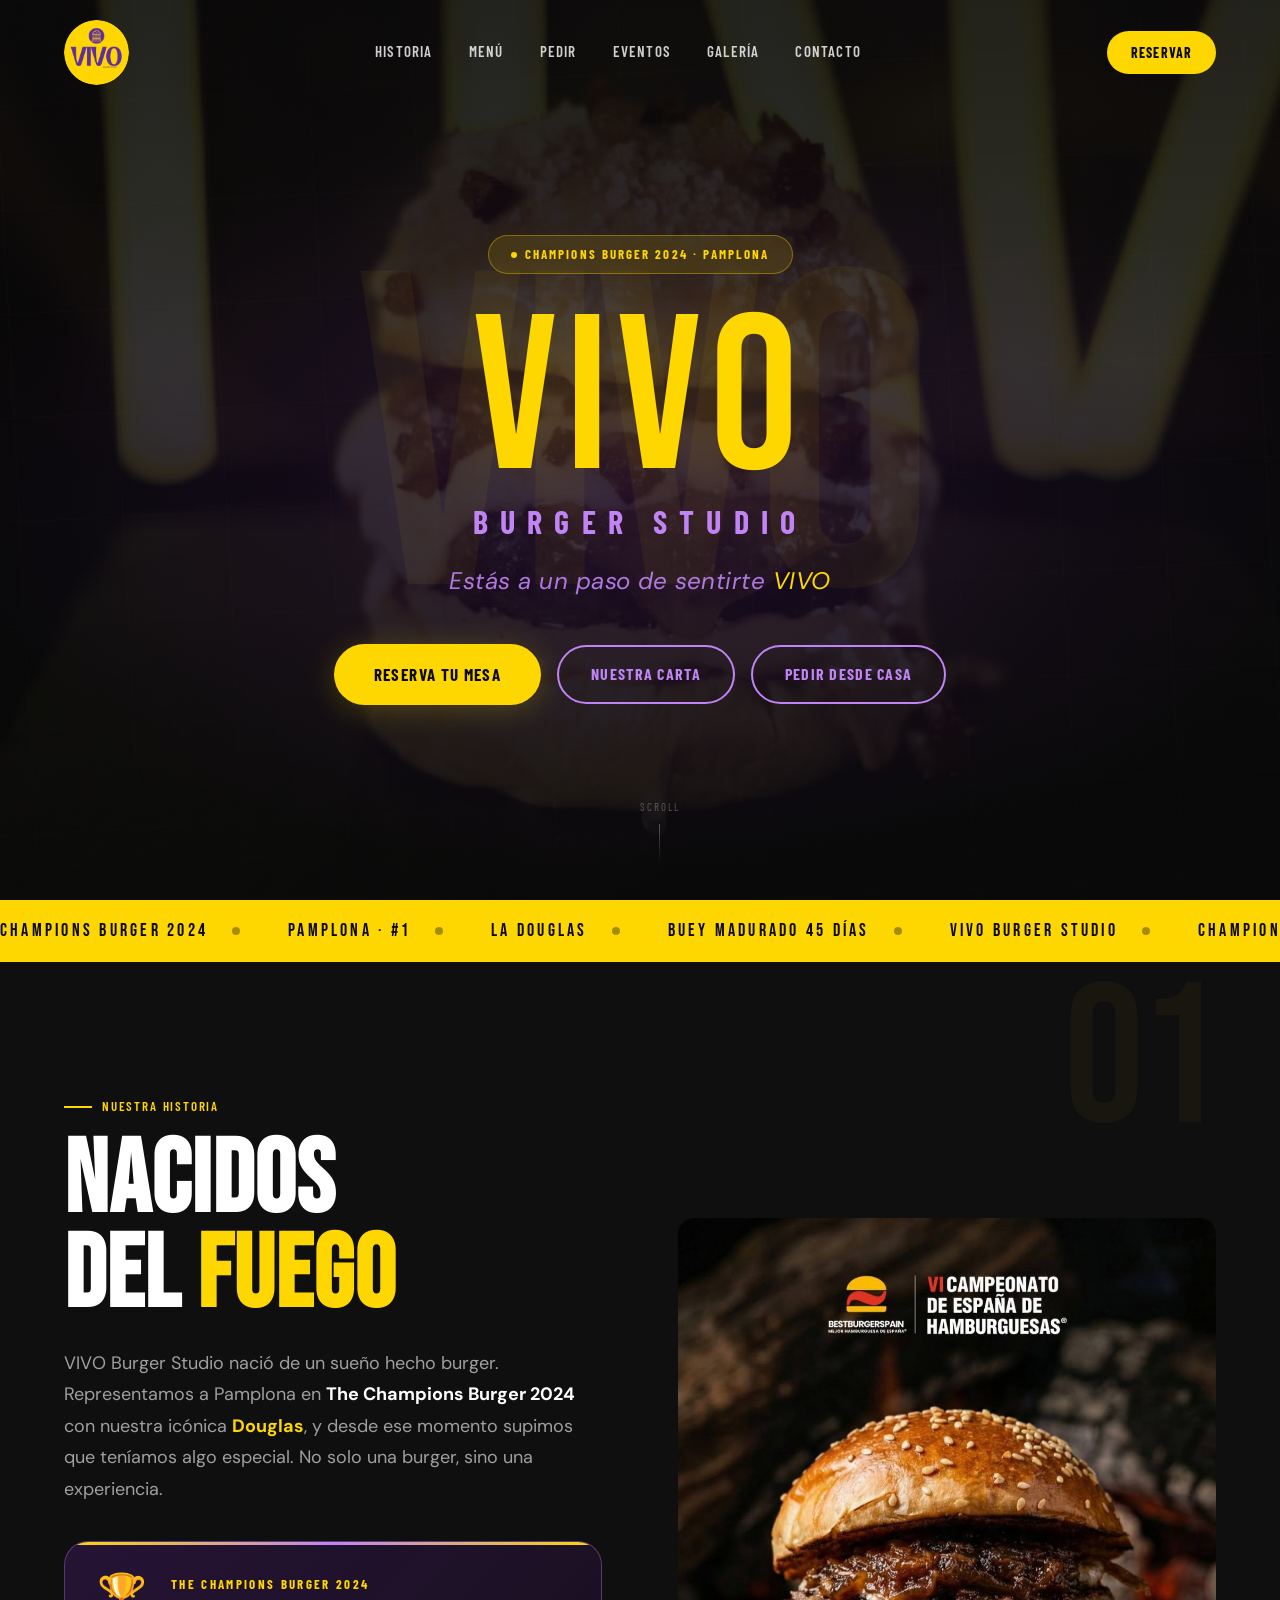
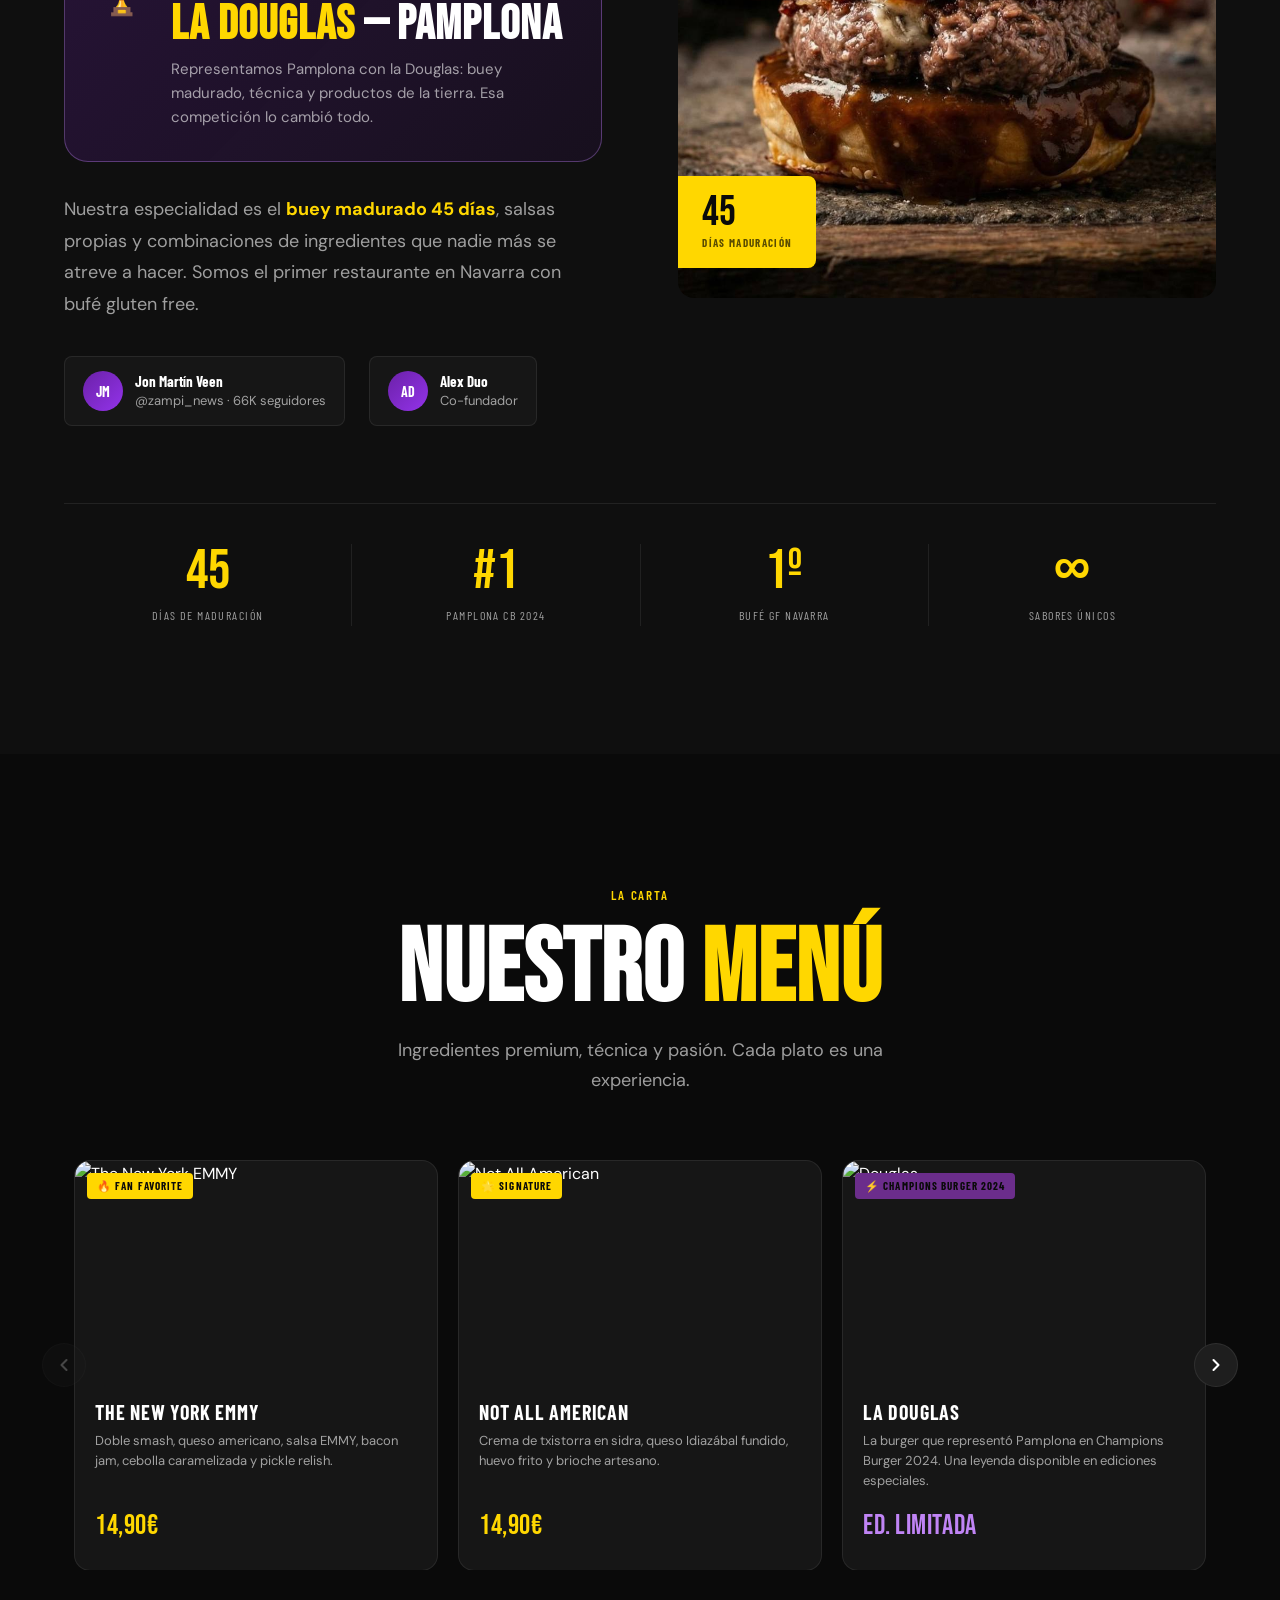
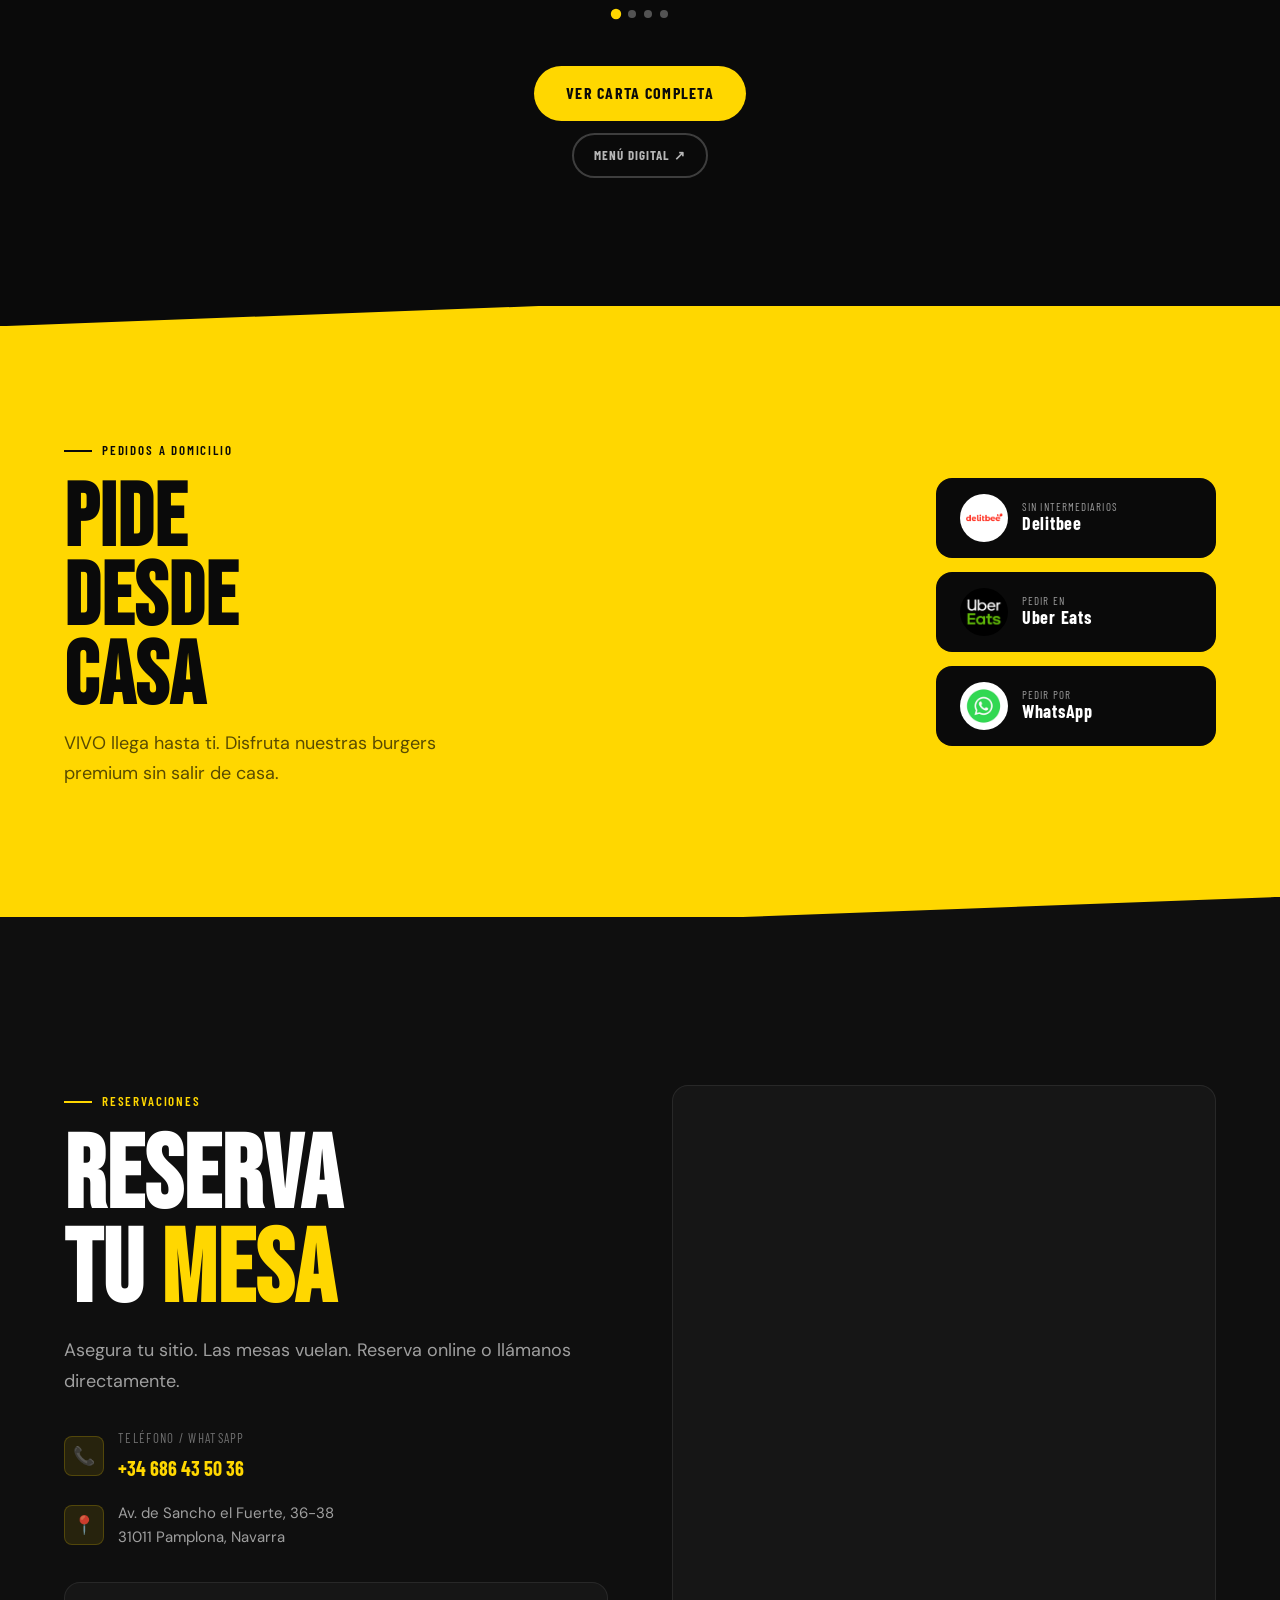
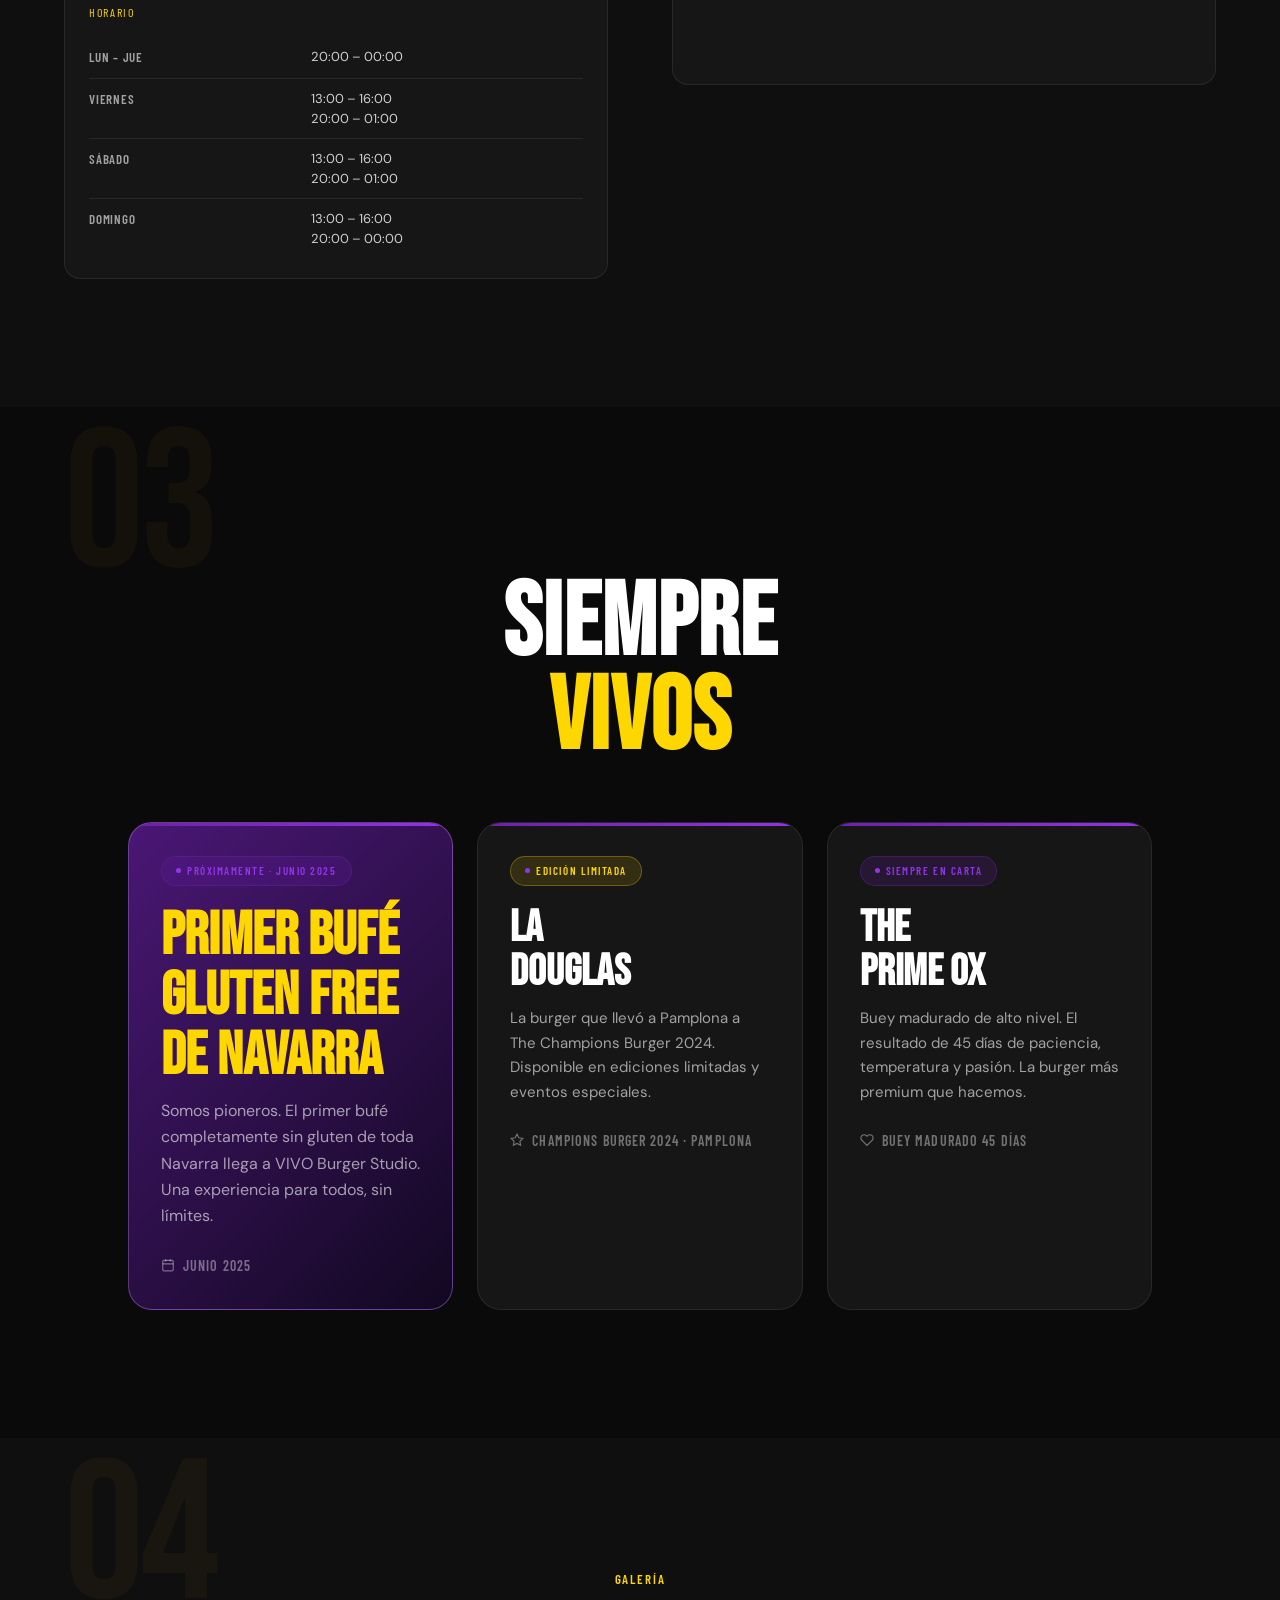
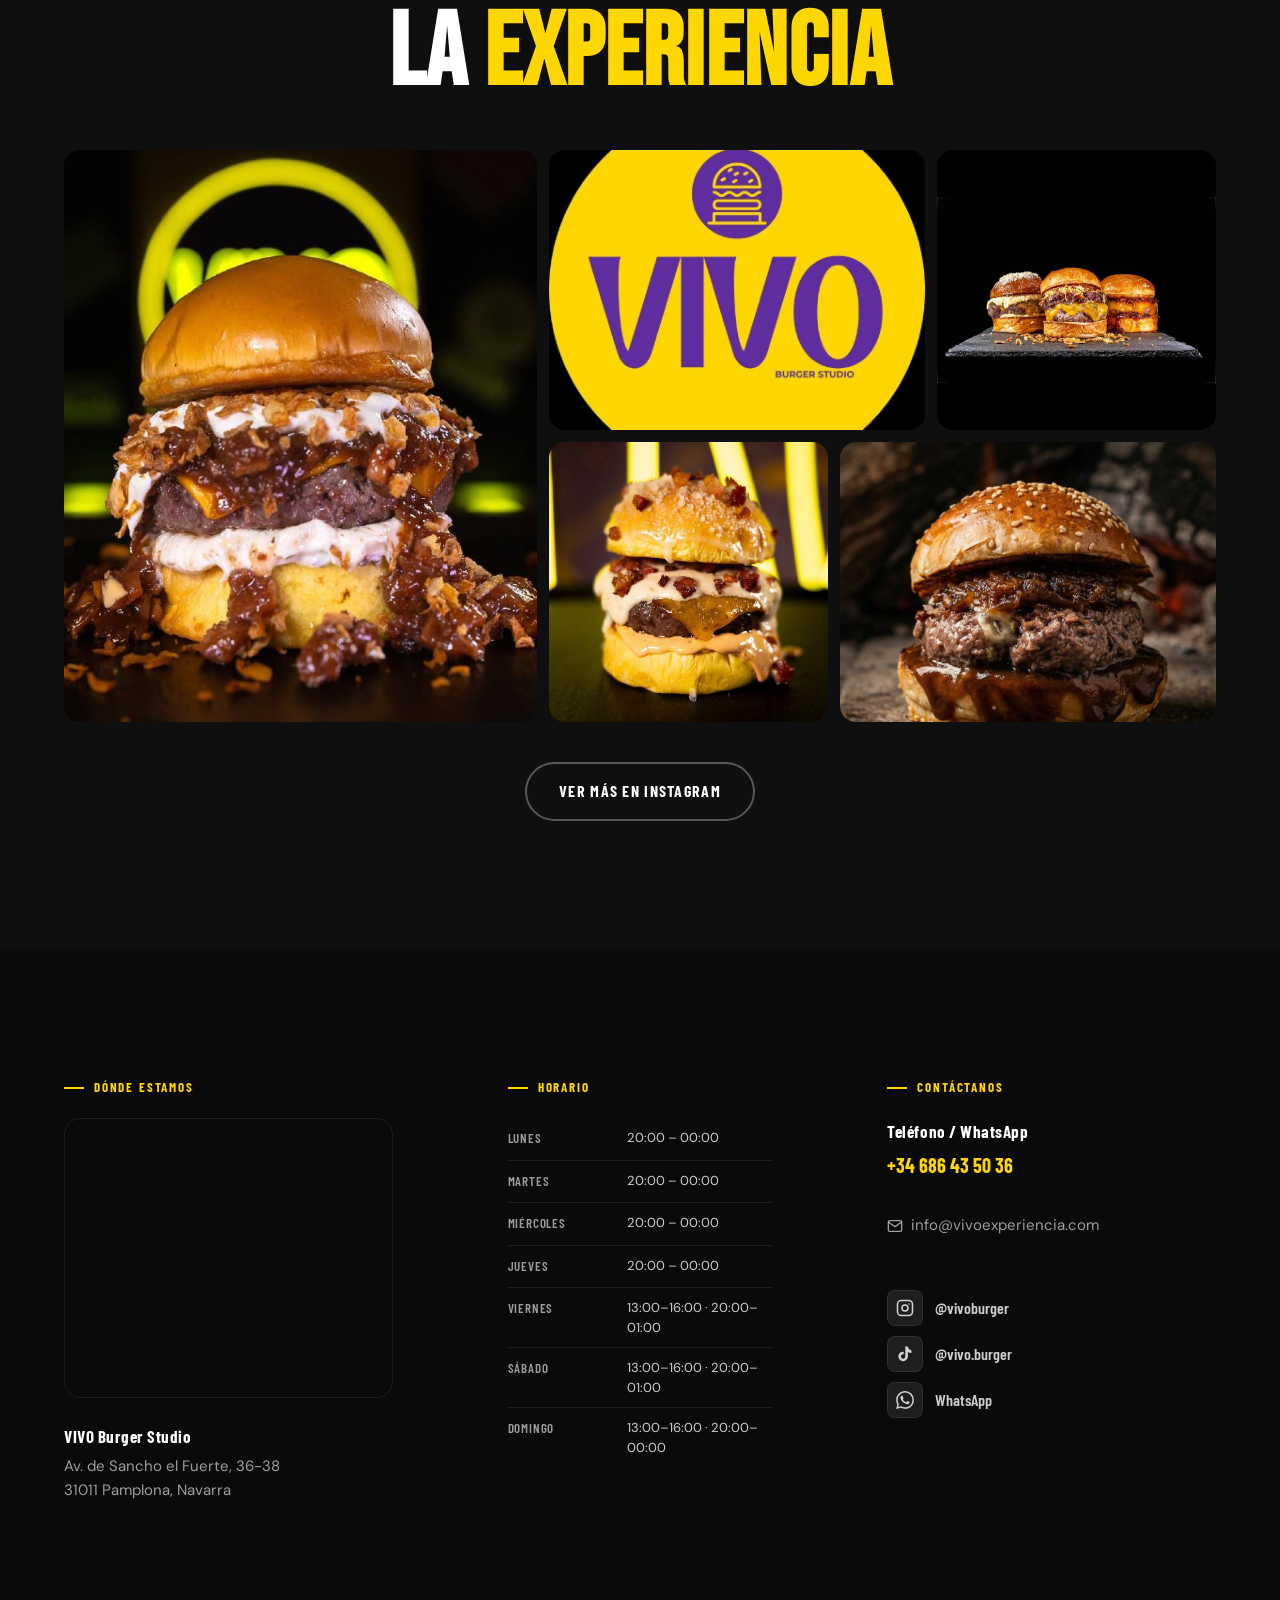
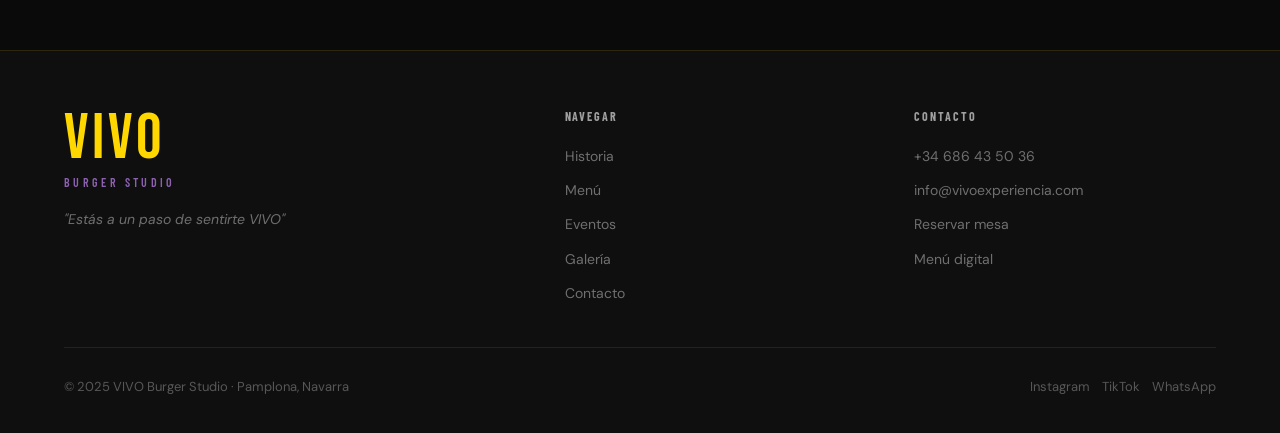
==== commit 172431a9: "Revert "Clonar diseño editorial de eatjenkins.com — layout full-bleed premium" This reverts commit 1" ====
--- a/index.html
+++ b/index.html
@@ -38,15 +38,6 @@
       <li><a href="#galeria">Galería</a></li>
       <li><a href="#contacto">Contacto</a></li>
     </ul>
-
-    <div class="nav-socials" aria-label="Redes sociales">
-      <a href="https://www.instagram.com/vivoburger/" target="_blank" rel="noopener" class="nav-social-link" aria-label="Instagram">
-        <svg width="18" height="18" fill="none" stroke="currentColor" stroke-width="2" viewBox="0 0 24 24" aria-hidden="true"><rect x="2" y="2" width="20" height="20" rx="5"/><circle cx="12" cy="12" r="4"/><circle cx="17.5" cy="6.5" r="1" fill="currentColor" stroke="none"/></svg>
-      </a>
-      <a href="https://www.tiktok.com/@vivo.burger" target="_blank" rel="noopener" class="nav-social-link" aria-label="TikTok">
-        <svg width="18" height="18" viewBox="0 0 24 24" fill="currentColor" aria-hidden="true"><path d="M19.59 6.69a4.83 4.83 0 01-3.77-4.25V2h-3.45v13.67a2.89 2.89 0 01-2.88 2.5 2.89 2.89 0 01-2.89-2.89 2.89 2.89 0 012.89-2.89c.28 0 .54.04.79.1V9.01a6.27 6.27 0 00-.79-.05 6.34 6.34 0 00-6.34 6.34 6.34 6.34 0 006.34 6.34 6.34 6.34 0 006.33-6.34V9.28a8.16 8.16 0 004.77 1.52V7.36a4.85 4.85 0 01-1-.67z"/></svg>
-      </a>
-    </div>
 
     <a href="https://restaurante.covermanager.com/vivo-burger/" target="_blank" rel="noopener" class="btn btn-yellow nav-cta">
       Reservar
@@ -199,23 +190,25 @@
         </div>
       </div>
 
-      <!-- Stats bar — full width -->
-      <div class="story-stats" id="story-stats">
-        <div class="stat reveal">
-          <span class="stat-number" data-from="0" data-to="45" data-suffix="">45</span>
-          <span class="stat-label">Días de maduración</span>
-        </div>
-        <div class="stat reveal reveal-delay-1">
-          <span class="stat-number" data-from="16" data-to="1" data-prefix="#">#1</span>
-          <span class="stat-label">Pamplona CB 2024</span>
-        </div>
-        <div class="stat reveal reveal-delay-2">
-          <span class="stat-number" data-from="20" data-to="1" data-suffix="º">1º</span>
-          <span class="stat-label">Bufé GF Navarra</span>
-        </div>
-        <div class="stat reveal reveal-delay-3">
-          <span class="stat-number" data-type="infinity">∞</span>
-          <span class="stat-label">Sabores únicos</span>
+      <!-- Stats bar -->
+      <div class="container">
+        <div class="story-stats" id="story-stats">
+          <div class="stat reveal">
+            <span class="stat-number" data-from="0" data-to="45" data-suffix="">45</span>
+            <span class="stat-label">Días de maduración</span>
+          </div>
+          <div class="stat reveal reveal-delay-1">
+            <span class="stat-number" data-from="16" data-to="1" data-prefix="#">#1</span>
+            <span class="stat-label">Pamplona CB 2024</span>
+          </div>
+          <div class="stat reveal reveal-delay-2">
+            <span class="stat-number" data-from="20" data-to="1" data-suffix="º">1º</span>
+            <span class="stat-label">Bufé GF Navarra</span>
+          </div>
+          <div class="stat reveal reveal-delay-3">
+            <span class="stat-number" data-type="infinity">∞</span>
+            <span class="stat-label">Sabores únicos</span>
+          </div>
         </div>
       </div>
     </section>
@@ -404,41 +397,6 @@
               <small>Pedir por</small>
               WhatsApp
             </div>
-          </a>
-        </div>
-      </div>
-    </section>
-
-    <!-- ── Hall of Fame ─────────────────────── -->
-    <section class="hall-of-fame" aria-label="Champions Burger 2024">
-      <div class="hall-of-fame-year" aria-hidden="true">2024</div>
-      <div class="hall-of-fame-inner">
-        <p class="hof-eyebrow reveal">Hall of Fame · The Champions Burger</p>
-        <h2 class="hof-title reveal reveal-delay-1">LA DOUGLAS</h2>
-        <p class="hof-subtitle reveal reveal-delay-2">Pamplona · #1</p>
-        <p class="hof-desc reveal reveal-delay-2">
-          La burger que nos puso en el mapa. Buey madurado 45 días, cheddar ahumado, cebolla caramelizada
-          y la salsa Douglas. Con ella representamos Pamplona y ganamos el campeonato nacional.
-        </p>
-        <div class="hof-meta reveal reveal-delay-3">
-          <div class="hof-meta-item">
-            <span class="hof-meta-num">45</span>
-            <span class="hof-meta-label">Días maduración</span>
-          </div>
-          <div class="hof-meta-divider"></div>
-          <div class="hof-meta-item">
-            <span class="hof-meta-num">#1</span>
-            <span class="hof-meta-label">Champions Burger 2024</span>
-          </div>
-          <div class="hof-meta-divider"></div>
-          <div class="hof-meta-item">
-            <span class="hof-meta-num">∞</span>
-            <span class="hof-meta-label">Sabores únicos</span>
-          </div>
-        </div>
-        <div style="margin-top:40px;" class="reveal reveal-delay-3">
-          <a href="menu.html" class="btn btn-yellow" style="font-size:18px;padding:18px 48px;">
-            Ver la Carta
           </a>
         </div>
       </div>
--- a/assets/css/styles.css
+++ b/assets/css/styles.css
@@ -272,32 +272,11 @@
   left: 0;
   right: 0;
   z-index: 100;
-  padding: 22px var(--container-px);
+  padding: 20px var(--container-px);
   display: flex;
   align-items: center;
   justify-content: space-between;
   transition: background 300ms ease, backdrop-filter 300ms ease, padding 300ms ease, box-shadow 300ms ease;
-}
-
-/* Nav social icons */
-.nav-socials {
-  display: flex;
-  align-items: center;
-  gap: 20px;
-  margin-right: 28px;
-}
-
-.nav-social-link {
-  color: var(--white-60);
-  display: flex;
-  align-items: center;
-  transition: color 200ms ease;
-}
-
-@media (hover: hover) and (pointer: fine) {
-  .nav-social-link:hover {
-    color: var(--yellow);
-  }
 }
 
 .nav.scrolled {
@@ -439,32 +418,33 @@
   min-height: 100vh;
   display: flex;
   align-items: center;
-  justify-content: flex-start;
+  justify-content: center;
   background: var(--black);
   overflow: hidden;
 }
 
-/* Left-to-right gradient overlay (eatjenkins style) */
+/* Subtle noise overlay for cinematic texture */
 .hero::before {
   content: '';
   position: absolute;
   inset: 0;
-  background:
-    linear-gradient(100deg,
-      rgba(10,10,10,0.96) 0%,
-      rgba(10,10,10,0.88) 35%,
-      rgba(10,10,10,0.55) 60%,
-      rgba(10,10,10,0.15) 100%);
+  background-image:
+    linear-gradient(rgba(255,215,0,0.025) 1px, transparent 1px),
+    linear-gradient(90deg, rgba(255,215,0,0.025) 1px, transparent 1px);
+  background-size: 80px 80px;
+  transform: rotate(-3deg) scale(1.3);
   pointer-events: none;
   z-index: 1;
 }
 
-/* Purple accent glow — bottom-left */
+/* Dark gradient over photo */
 .hero::after {
   content: '';
   position: absolute;
   inset: 0;
-  background: radial-gradient(ellipse 50% 50% at 20% 80%, rgba(107,33,168,0.22) 0%, transparent 65%);
+  background:
+    radial-gradient(ellipse 80% 60% at 50% 55%, rgba(107,33,168,0.18) 0%, transparent 70%),
+    linear-gradient(to bottom, rgba(10,10,10,0.55) 0%, rgba(10,10,10,0.30) 40%, rgba(10,10,10,0.75) 100%);
   pointer-events: none;
   z-index: 1;
 }
@@ -480,21 +460,20 @@
   width: 100%;
   height: 100%;
   object-fit: cover;
-  object-position: 68% center;
-  opacity: 0.55;
-  filter: contrast(1.08) saturate(0.7);
+  object-position: center 30%;
+  opacity: 0.22;
+  filter: contrast(1.15) saturate(0.6);
   display: block;
 }
 
-/* Large ghost VIVO text — right side */
 .hero-bg-text {
   position: absolute;
   top: 50%;
-  right: -2%;
-  transform: translateY(-50%);
+  left: 50%;
+  transform: translate(-50%, -50%);
   font-family: var(--font-display);
-  font-size: clamp(200px, 30vw, 420px);
-  color: rgba(255, 215, 0, 0.04);
+  font-size: clamp(200px, 35vw, 500px);
+  color: rgba(255, 215, 0, 0.05);
   letter-spacing: -0.02em;
   white-space: nowrap;
   pointer-events: none;
@@ -506,14 +485,11 @@
 .hero-content {
   position: relative;
   z-index: 3;
-  text-align: left;
-  padding: 140px var(--container-px) 100px;
-  width: 100%;
-  max-width: var(--max-width);
-  margin: 0 auto;
+  text-align: center;
+  padding: 120px var(--container-px) 80px;
   display: flex;
   flex-direction: column;
-  align-items: flex-start;
+  align-items: center;
   gap: 0;
 }
 
@@ -556,39 +532,40 @@
 .hero-logo-text {
   display: flex;
   flex-direction: column;
-  align-items: flex-start;
+  align-items: center;
   line-height: 1;
-  margin-bottom: 20px;
+  margin-bottom: 24px;
 }
 
 .hero-logo-text .vivo {
   font-family: var(--font-display);
-  font-size: clamp(100px, 20vw, 260px);
+  font-size: clamp(90px, 18vw, 220px);
   color: var(--yellow);
-  letter-spacing: 0.02em;
-  line-height: 0.88;
-  text-shadow: 0 0 100px rgba(255,215,0,0.2);
+  letter-spacing: 0.04em;
+  line-height: 0.9;
+  text-shadow: 0 0 80px rgba(255,215,0,0.25);
   opacity: 0;
 }
 
 .hero-logo-text .burger-studio {
   font-family: var(--font-condensed);
   font-weight: 700;
-  font-size: clamp(18px, 3.2vw, 38px);
-  letter-spacing: 0.42em;
+  font-size: clamp(16px, 3vw, 32px);
+  letter-spacing: 0.38em;
   text-transform: uppercase;
   color: #c084f5;
-  margin-top: 6px;
+  margin-top: 4px;
   opacity: 0;
 }
 
 .hero-tagline {
   font-family: var(--font-body);
-  font-size: clamp(18px, 2.2vw, 22px);
-  color: rgba(255,255,255,0.75);
-  letter-spacing: 0.01em;
+  font-size: clamp(18px, 2.5vw, 24px);
+  color: rgba(192,132,245,0.9);
+  letter-spacing: 0.02em;
   margin-bottom: 44px;
   font-style: italic;
+  text-shadow: 0 0 40px rgba(192,132,245,0.3);
 
   opacity: 0;
 }
@@ -603,7 +580,7 @@
   align-items: center;
   gap: 16px;
   flex-wrap: wrap;
-  justify-content: flex-start;
+  justify-content: center;
 
   opacity: 0;
   transform: translateY(20px);
@@ -712,6 +689,7 @@
 
 /* ── Story Section ──────────────────────────── */
 .story {
+  padding: var(--section-py) 0;
   background: var(--black-1);
   overflow: hidden;
 }
@@ -719,15 +697,12 @@
 .story-inner {
   display: grid;
   grid-template-columns: 1fr 1fr;
-  min-height: 90vh;
-  align-items: stretch;
+  gap: clamp(40px, 6vw, 100px);
+  align-items: center;
 }
 
 .story-text {
-  padding: clamp(60px, 8vw, 120px) var(--container-px) clamp(60px, 8vw, 120px) var(--container-px);
-  display: flex;
-  flex-direction: column;
-  justify-content: center;
+  padding-left: var(--container-px);
 }
 
 .story-body {
@@ -815,25 +790,15 @@
 
 .story-image-wrap {
   position: relative;
-  padding-right: 0;
-  overflow: hidden;
+  padding-right: var(--container-px);
 }
 
 .story-image-wrap img {
   width: 100%;
-  height: 100%;
-  min-height: 500px;
+  height: clamp(400px, 55vw, 680px);
   object-fit: cover;
-  object-position: center 20%;
-  border-radius: 0;
+  border-radius: var(--r-lg);
   display: block;
-  transition: transform 600ms var(--ease-out);
-}
-
-@media (hover: hover) and (pointer: fine) {
-  .story-image-wrap:hover img {
-    transform: scale(1.04);
-  }
 }
 
 .story-image-badge {
@@ -865,55 +830,37 @@
 .story-stats {
   display: flex;
   gap: 0;
-  background: var(--black);
+  margin-top: clamp(40px, 6vw, 80px);
   border-top: 1px solid var(--white-10);
-  border-bottom: 1px solid var(--white-10);
-  margin-top: 0;
+  padding-top: 40px;
 }
 
 .story-stats .stat {
   flex: 1;
   text-align: center;
-  padding: clamp(28px, 4vw, 48px) 20px;
+  padding: 0 20px;
   border-right: 1px solid var(--white-10);
-  position: relative;
 }
 
 .story-stats .stat:last-child {
   border-right: none;
 }
 
-.story-stats .stat::before {
-  content: '';
-  position: absolute;
-  top: 0;
-  left: 0;
-  right: 0;
-  height: 3px;
-  background: transparent;
-  transition: background 300ms ease;
-}
-
-.story-stats .stat:hover::before {
-  background: var(--yellow);
-}
-
 .stat-number {
   font-family: var(--font-display);
-  font-size: clamp(44px, 6vw, 72px);
+  font-size: clamp(36px, 5vw, 56px);
   color: var(--yellow);
   line-height: 1;
   display: block;
-  letter-spacing: 0.02em;
 }
 
 .stat-label {
   font-family: var(--font-condensed);
   font-size: 12px;
-  letter-spacing: 0.14em;
+  letter-spacing: 0.12em;
   text-transform: uppercase;
   color: var(--white-60);
-  margin-top: 8px;
+  margin-top: 6px;
   display: block;
 }
 
@@ -1289,143 +1236,10 @@
   display: block;
 }
 
-/* ── Hall of Fame Section (eatjenkins style) ─── */
-.hall-of-fame {
-  background: var(--black);
-  position: relative;
-  overflow: hidden;
-  min-height: 70vh;
-  display: flex;
-  align-items: center;
-}
-
-.hall-of-fame::before {
-  content: '';
-  position: absolute;
-  inset: 0;
-  background: radial-gradient(ellipse 60% 80% at 50% 50%, rgba(107,33,168,0.2) 0%, transparent 70%);
-  pointer-events: none;
-}
-
-.hall-of-fame-year {
-  position: absolute;
-  font-family: var(--font-display);
-  font-size: clamp(150px, 25vw, 360px);
-  color: rgba(255,215,0,0.04);
-  letter-spacing: -0.04em;
-  line-height: 1;
-  top: 50%;
-  left: 50%;
-  transform: translate(-50%, -50%);
-  pointer-events: none;
-  user-select: none;
-  white-space: nowrap;
-  z-index: 0;
-}
-
-.hall-of-fame-inner {
-  position: relative;
-  z-index: 1;
-  width: 100%;
-  max-width: var(--max-width);
-  margin: 0 auto;
-  padding: clamp(60px, 8vw, 120px) var(--container-px);
-  text-align: center;
-}
-
-.hof-eyebrow {
-  font-family: var(--font-condensed);
-  font-weight: 700;
-  font-size: 13px;
-  letter-spacing: 0.22em;
-  text-transform: uppercase;
-  color: #c084f5;
-  margin-bottom: 16px;
-  display: flex;
-  align-items: center;
-  justify-content: center;
-  gap: 16px;
-}
-
-.hof-eyebrow::before,
-.hof-eyebrow::after {
-  content: '';
-  flex: 1;
-  max-width: 80px;
-  height: 1px;
-  background: rgba(192,132,245,0.35);
-}
-
-.hof-title {
-  font-family: var(--font-display);
-  font-size: clamp(64px, 12vw, 160px);
-  color: var(--yellow);
-  line-height: 0.88;
-  letter-spacing: 0.02em;
-  text-transform: uppercase;
-  margin-bottom: 12px;
-  text-shadow: 0 0 80px rgba(255,215,0,0.15);
-}
-
-.hof-subtitle {
-  font-family: var(--font-display);
-  font-size: clamp(28px, 5vw, 60px);
-  color: var(--white);
-  line-height: 1;
-  letter-spacing: 0.06em;
-  text-transform: uppercase;
-  margin-bottom: 32px;
-  opacity: 0.9;
-}
-
-.hof-desc {
-  max-width: 580px;
-  margin: 0 auto 44px;
-  font-size: clamp(16px, 1.8vw, 19px);
-  color: var(--white-60);
-  line-height: 1.75;
-}
-
-.hof-meta {
-  display: flex;
-  align-items: center;
-  justify-content: center;
-  gap: 32px;
-  flex-wrap: wrap;
-}
-
-.hof-meta-item {
-  display: flex;
-  flex-direction: column;
-  align-items: center;
-  gap: 4px;
-}
-
-.hof-meta-num {
-  font-family: var(--font-display);
-  font-size: clamp(32px, 4vw, 48px);
-  color: var(--yellow);
-  line-height: 1;
-}
-
-.hof-meta-label {
-  font-family: var(--font-condensed);
-  font-size: 11px;
-  letter-spacing: 0.14em;
-  text-transform: uppercase;
-  color: var(--white-60);
-}
-
-.hof-meta-divider {
-  width: 1px;
-  height: 50px;
-  background: var(--white-10);
-}
-
 /* ── Events Section ─────────────────────────── */
 .events {
   padding: var(--section-py) 0;
-  background: var(--black-1);
+  background: var(--black);
 }
 
 .events-header {
@@ -1540,13 +1354,12 @@
 /* ── Gallery Section ────────────────────────── */
 .gallery {
   padding: var(--section-py) 0;
-  background: var(--black);
+  background: var(--black-1);
 }
 
 .gallery-header {
   text-align: center;
   margin-bottom: 48px;
-  padding: 0 var(--container-px);
 }
 
 .gallery-header .section-label {
@@ -1560,16 +1373,17 @@
 .gallery-grid {
   display: grid;
   grid-template-columns: repeat(12, 1fr);
-  grid-template-rows: repeat(2, 300px);
-  gap: 6px;
-  padding: 0;
-  overflow: hidden;
+  grid-template-rows: repeat(2, 280px);
+  gap: 12px;
+  padding: 0 var(--container-px);
+  max-width: calc(var(--max-width) + var(--container-px) * 2);
+  margin: 0 auto;
 }
 
 .gallery-item {
   position: relative;
   overflow: hidden;
-  border-radius: 0;
+  border-radius: var(--r-lg);
   cursor: pointer;
 }
 
@@ -1892,7 +1706,6 @@
 @media (max-width: 1024px) {
   .story-inner {
     grid-template-columns: 1fr;
-    min-height: auto;
   }
 
   .story-text {
@@ -1902,13 +1715,12 @@
   }
 
   .story-image-wrap {
-    padding: 0;
+    padding: 0 var(--container-px);
     order: 1;
   }
 
   .story-image-wrap img {
-    height: 50vw;
-    min-height: 320px;
+    height: 420px;
   }
 
   .reservas-inner {
@@ -1938,8 +1750,7 @@
 
 @media (max-width: 768px) {
   .nav-links,
-  .nav-cta,
-  .nav-socials {
+  .nav-cta {
     display: none;
   }
 
@@ -1949,15 +1760,6 @@
 
   .nav-logo-img {
     height: 50px;
-  }
-
-  .hero-content {
-    padding-top: 100px;
-    padding-bottom: 80px;
-  }
-
-  .hero-ctas {
-    justify-content: flex-start;
   }
 
   .gallery-grid {
@@ -1997,7 +1799,7 @@
     flex: 0 0 50%;
     border-right: none;
     border-bottom: 1px solid var(--white-10);
-    padding: 28px 20px;
+    padding: 20px 0;
   }
 
   .footer-inner {
@@ -2021,12 +1823,7 @@
 
 @media (max-width: 480px) {
   .hero-logo-text .vivo {
-    font-size: clamp(80px, 22vw, 120px);
-  }
-
-  .hero-logo-text .burger-studio {
-    font-size: 16px;
-    letter-spacing: 0.28em;
+    font-size: 80px;
   }
 
   .section-title {
@@ -2035,21 +1832,6 @@
 
   .menu-grid {
     grid-template-columns: 1fr;
-  }
-
-  .hof-title {
-    font-size: clamp(52px, 16vw, 80px);
-  }
-
-  .hof-meta-divider {
-    display: none;
-  }
-
-  .story-stats .stat {
-    flex: 0 0 50%;
-    border-right: none;
-    border-bottom: 1px solid var(--white-10);
-    padding: 24px 0;
   }
 }
 
@@ -2201,7 +1983,11 @@
 }
 
 /* ── Enhanced events section ────────────────── */
-/* events-grid is already inside .container so no extra padding needed */
+.events-grid {
+  padding: 0 var(--container-px);
+  max-width: var(--max-width);
+  margin: 0 auto;
+}
 
 .event-card.featured {
   background: linear-gradient(135deg, var(--purple-dark) 0%, #120821 100%);
